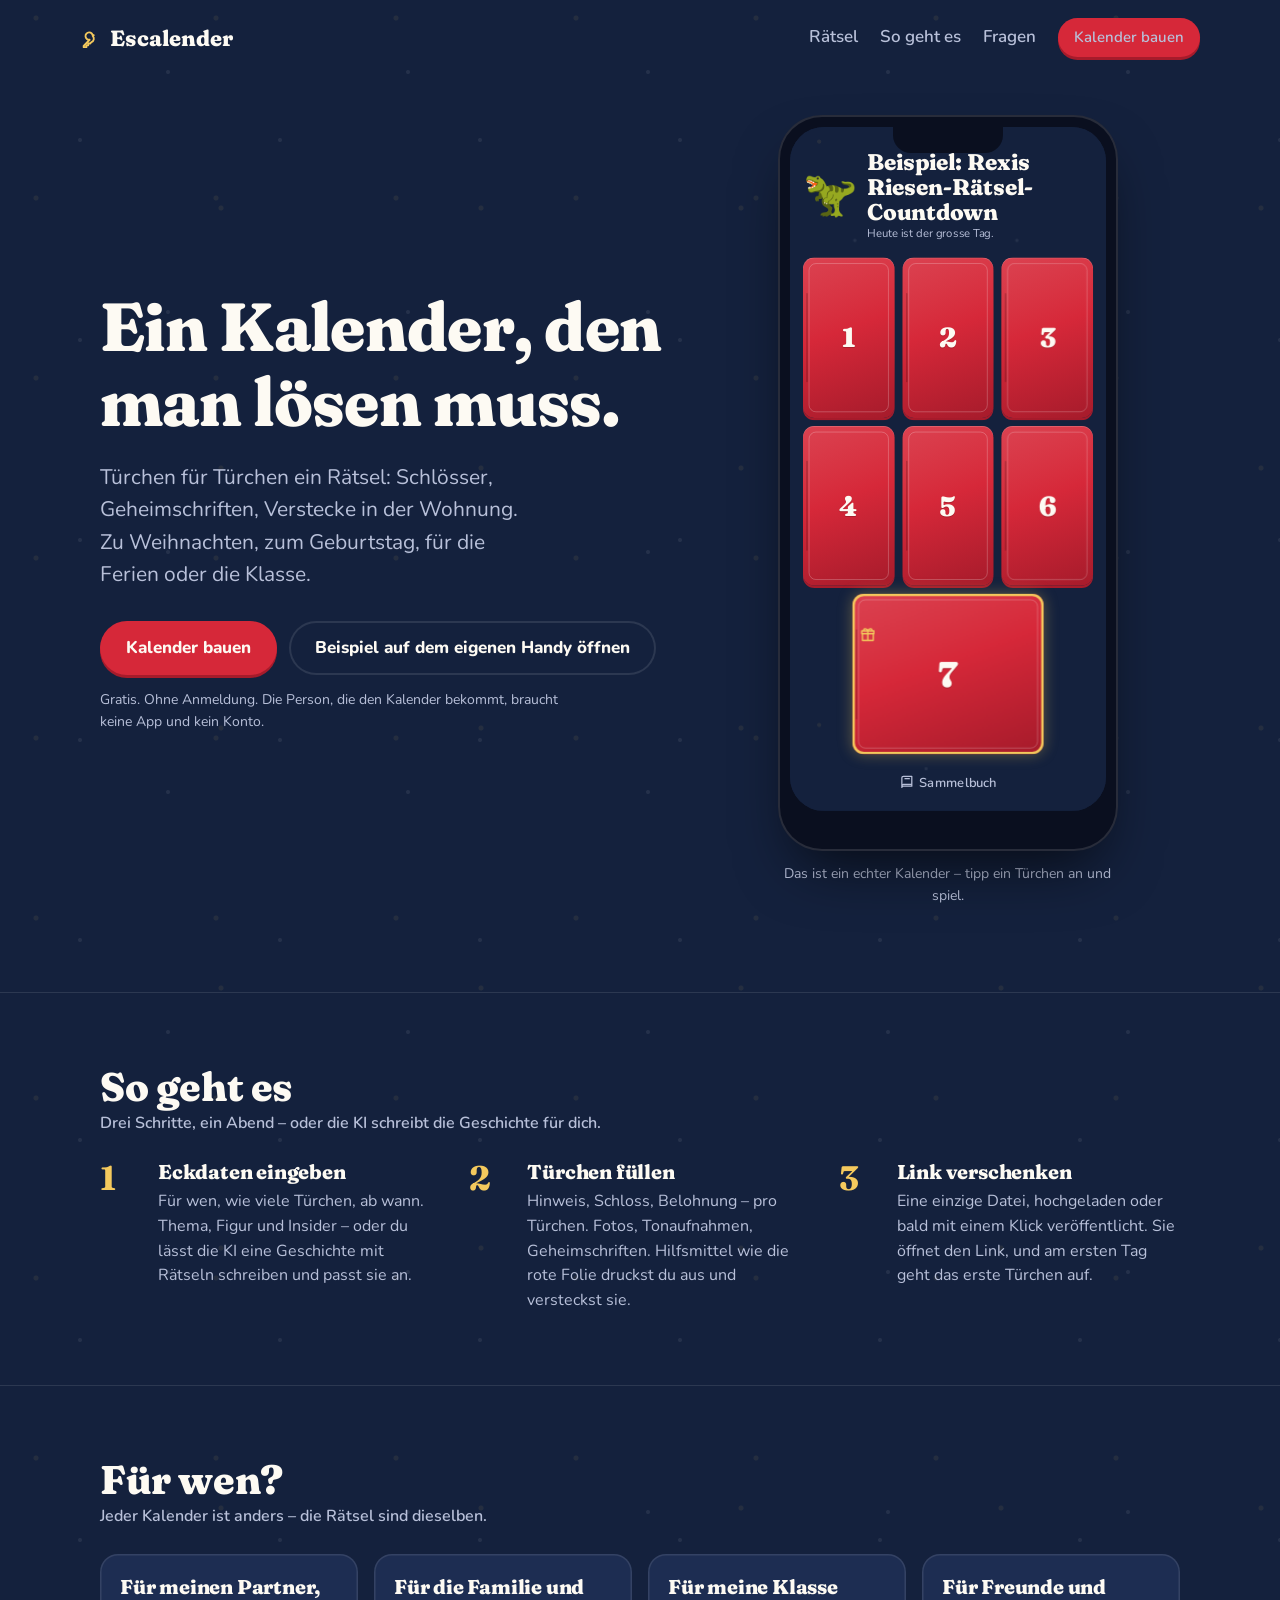
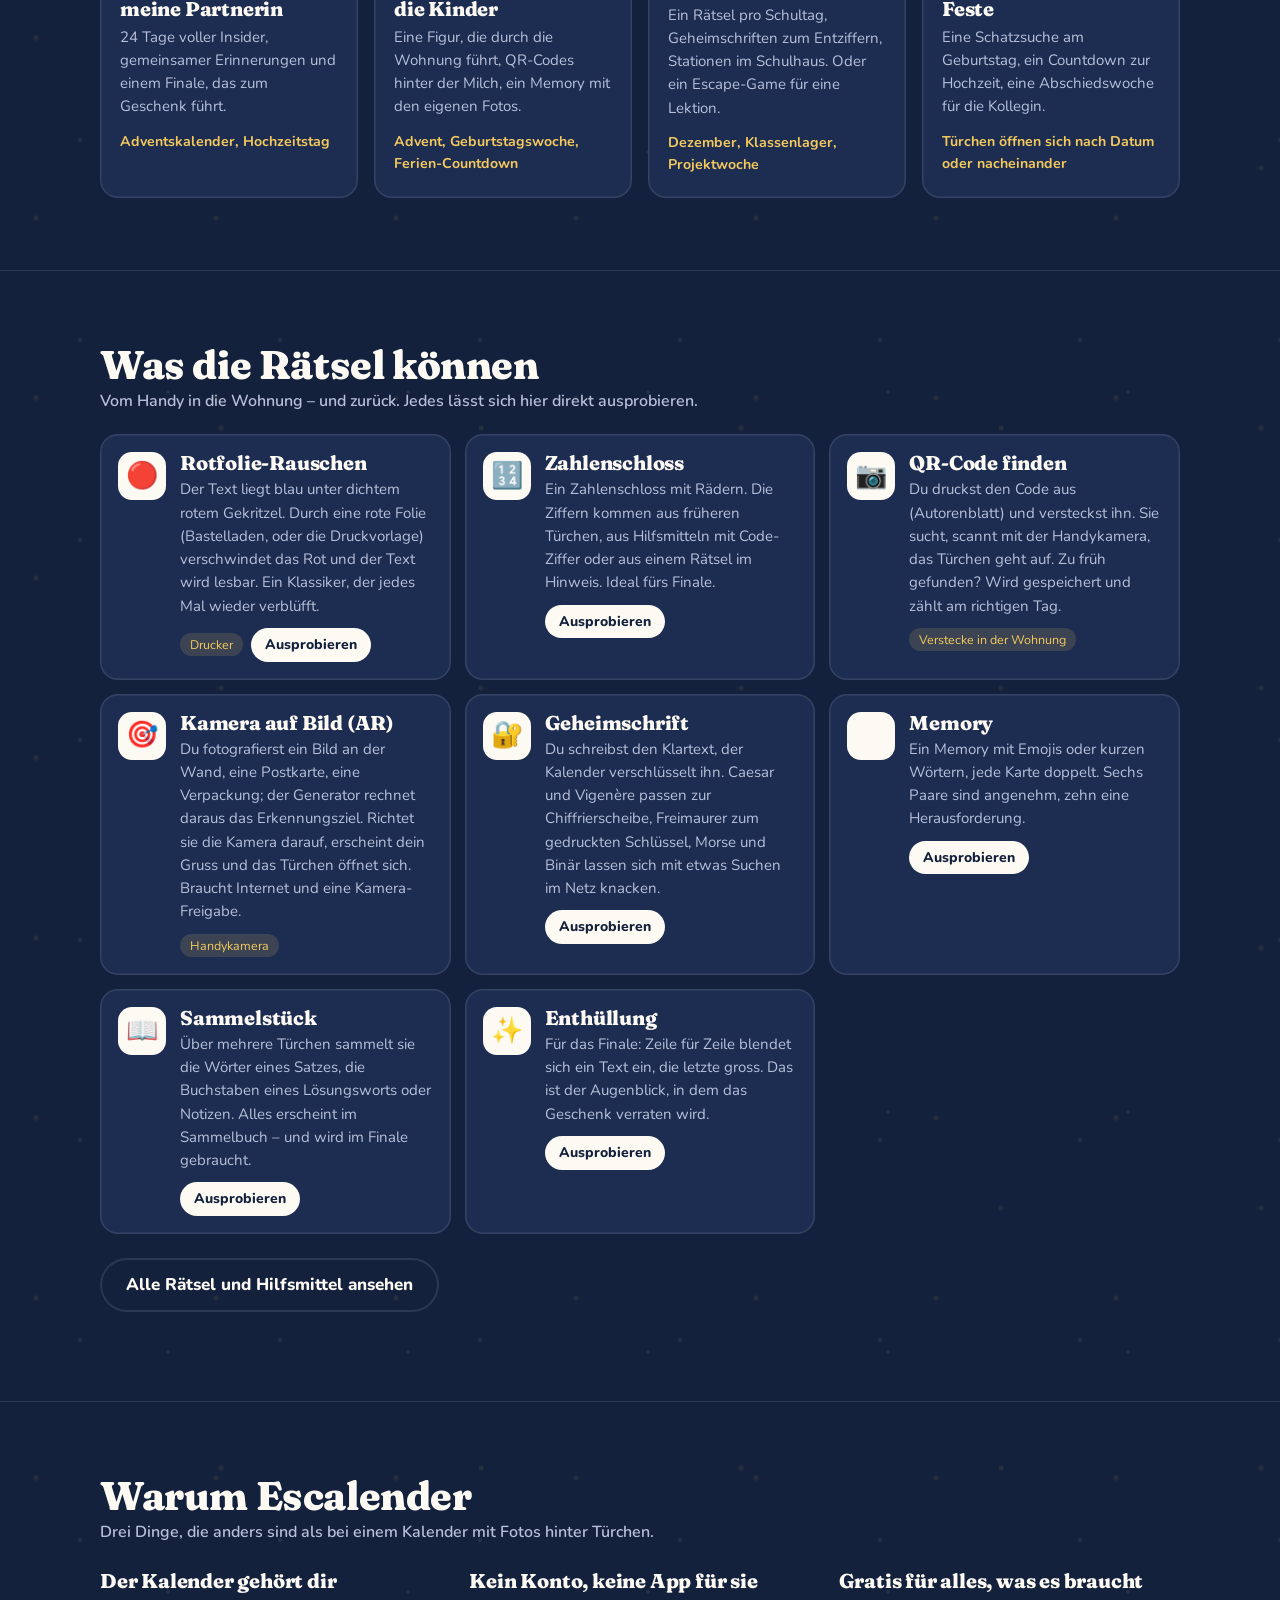
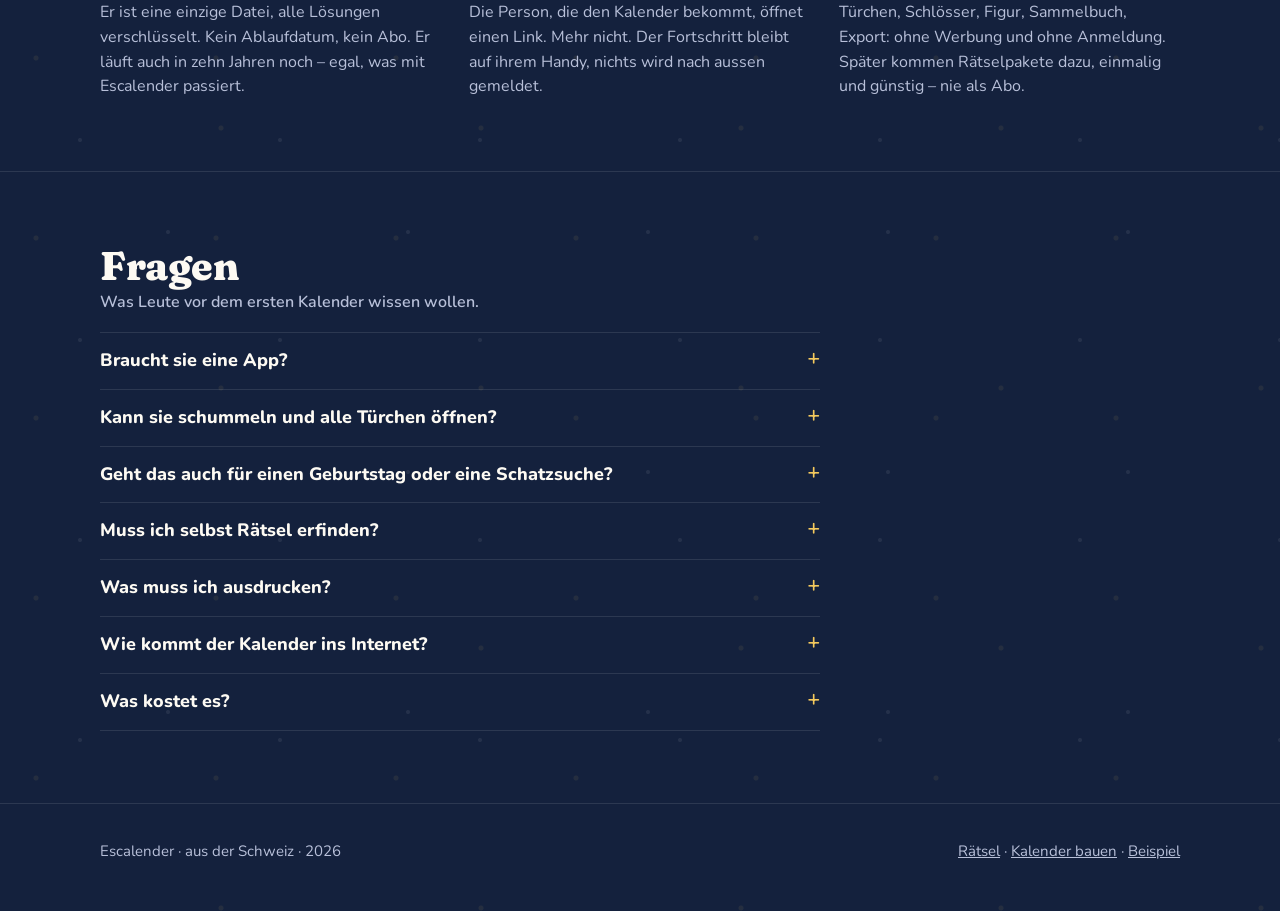
==== index.html @ 82415efb "Add files via upload" ====
<!doctype html>
<html lang="de" data-basis="">
<head>
  <meta charset="utf-8">
  <meta name="viewport" content="width=device-width, initial-scale=1">
  <title>Escalender – Rätselkalender, die man lösen muss</title>
  <meta name="description" content="Baue einen Rätselkalender im Escape-Room-Stil: Schlösser, Geheimschriften, Verstecke in der Wohnung – zu Weihnachten, zum Geburtstag, für die Ferien oder die Klasse. Gratis, ohne Konto für die Beschenkte.">
  <meta name="theme-color" content="#14213d">
  <link rel="icon" href="data:image/svg+xml,%3Csvg xmlns='http://www.w3.org/2000/svg' viewBox='0 0 32 32'%3E%3Cpath d='M4 26 L20 3 L28 26Z' fill='%23d62839'/%3E%3Crect x='2' y='24' width='28' height='6' rx='3' fill='%23fdfaf3'/%3E%3C/svg%3E">
  <link rel="stylesheet" href="site.css">
</head>
<body>
<header class="innen kopf">
  <a class="marke" href=""><svg viewBox="0 0 24 24" fill="none" stroke="currentColor" stroke-width="2" stroke-linecap="round" stroke-linejoin="round" aria-hidden="true"><path d="M14 10a4 4 0 1 0-3.5 3.9L4 20.5V22h3v-2h2v-2h2l1.5-1.5A4 4 0 0 0 14 10zM15 9h.01"/></svg>Escalender</a>
  <nav>
    <a href="raetsel/">Rätsel</a>
    <a href="#so">So geht es</a>
    <a href="#fragen">Fragen</a>
    <a class="knopf klein" href="bauen/">Kalender bauen</a>
  </nav>
</header>

<section class="hero">
  <div class="innen">
    <div>
      <h1>Ein Kalender, den man lösen muss.</h1>
      <p class="lead">Türchen für Türchen ein Rätsel: Schlösser, Geheimschriften, Verstecke in der Wohnung. Zu Weihnachten, zum Geburtstag, für die Ferien oder die Klasse.</p>
      <div class="knoepfe">
        <a class="knopf" href="bauen/">Kalender bauen</a>
        <a class="knopf leise" href="beispiel/" target="_blank" rel="noopener">Beispiel auf dem eigenen Handy öffnen</a>
      </div>
      <p class="hinweis">Gratis. Ohne Anmeldung. Die Person, die den Kalender bekommt, braucht keine App und kein Konto.</p>
    </div>
    <div class="telefon">
      <div class="rahmen"><div class="glas"><iframe title="Beispiel: Rexis Rätsel-Countdown" src="beispiel/" loading="eager"></iframe></div></div>
      <p class="tipp">Das ist ein echter Kalender – tipp ein Türchen an und spiel.</p>
    </div>
  </div>
</section>

<section id="so">
  <div class="innen">
    <h2>So geht es<span>Drei Schritte, ein Abend – oder die KI schreibt die Geschichte für dich.</span></h2>
    <div class="schritte">
      <div class="schritt"><b>1</b><div><h3>Eckdaten eingeben</h3><p>Für wen, wie viele Türchen, ab wann. Thema, Figur und Insider – oder du lässt die KI eine Geschichte mit Rätseln schreiben und passt sie an.</p></div></div>
      <div class="schritt"><b>2</b><div><h3>Türchen füllen</h3><p>Hinweis, Schloss, Belohnung – pro Türchen. Fotos, Tonaufnahmen, Geheimschriften. Hilfsmittel wie die rote Folie druckst du aus und versteckst sie.</p></div></div>
      <div class="schritt"><b>3</b><div><h3>Link verschenken</h3><p>Eine einzige Datei, hochgeladen oder bald mit einem Klick veröffentlicht. Sie öffnet den Link, und am ersten Tag geht das erste Türchen auf.</p></div></div>
    </div>
  </div>
</section>

<section id="wen">
  <div class="innen">
    <h2>Für wen?<span>Jeder Kalender ist anders – die Rätsel sind dieselben.</span></h2>
    <div class="wen">
      <a href="bauen/"><h3>Für meinen Partner, meine Partnerin</h3><p>24 Tage voller Insider, gemeinsamer Erinnerungen und einem Finale, das zum Geschenk führt.</p><small>Adventskalender, Hochzeitstag</small></a>
      <a href="bauen/"><h3>Für die Familie und die Kinder</h3><p>Eine Figur, die durch die Wohnung führt, QR-Codes hinter der Milch, ein Memory mit den eigenen Fotos.</p><small>Advent, Geburtstagswoche, Ferien-Countdown</small></a>
      <a href="bauen/"><h3>Für meine Klasse</h3><p>Ein Rätsel pro Schultag, Geheimschriften zum Entziffern, Stationen im Schulhaus. Oder ein Escape-Game für eine Lektion.</p><small>Dezember, Klassenlager, Projektwoche</small></a>
      <a href="bauen/"><h3>Für Freunde und Feste</h3><p>Eine Schatzsuche am Geburtstag, ein Countdown zur Hochzeit, eine Abschiedswoche für die Kollegin.</p><small>Türchen öffnen sich nach Datum oder nacheinander</small></a>
    </div>
  </div>
</section>

<section id="raetsel">
  <div class="innen">
    <h2>Was die Rätsel können<span>Vom Handy in die Wohnung – und zurück. Jedes lässt sich hier direkt ausprobieren.</span></h2>
    <div class="karten"><article class="karte"><div class="karte-icon">🔴</div><div class="karte-text"><h3>Rotfolie-Rauschen</h3><p>Der Text liegt blau unter dichtem rotem Gekritzel. Durch eine rote Folie (Bastelladen, oder die Druckvorlage) verschwindet das Rot und der Text wird lesbar. Ein Klassiker, der jedes Mal wieder verblüfft.</p><div class="karte-fuss"><span class="tag">Drucker</span><button class="probe" data-tuer="2">Ausprobieren</button></div></div></article><article class="karte"><div class="karte-icon">🔢</div><div class="karte-text"><h3>Zahlenschloss</h3><p>Ein Zahlenschloss mit Rädern. Die Ziffern kommen aus früheren Türchen, aus Hilfsmitteln mit Code-Ziffer oder aus einem Rätsel im Hinweis. Ideal fürs Finale.</p><div class="karte-fuss"><button class="probe" data-tuer="7">Ausprobieren</button></div></div></article><article class="karte"><div class="karte-icon">📷</div><div class="karte-text"><h3>QR-Code finden</h3><p>Du druckst den Code aus (Autorenblatt) und versteckst ihn. Sie sucht, scannt mit der Handykamera, das Türchen geht auf. Zu früh gefunden? Wird gespeichert und zählt am richtigen Tag.</p><div class="karte-fuss"><span class="tag">Verstecke in der Wohnung</span></div></div></article><article class="karte"><div class="karte-icon">🎯</div><div class="karte-text"><h3>Kamera auf Bild (AR)</h3><p>Du fotografierst ein Bild an der Wand, eine Postkarte, eine Verpackung; der Generator rechnet daraus das Erkennungsziel. Richtet sie die Kamera darauf, erscheint dein Gruss und das Türchen öffnet sich. Braucht Internet und eine Kamera-Freigabe.</p><div class="karte-fuss"><span class="tag">Handykamera</span></div></div></article><article class="karte"><div class="karte-icon">🔐</div><div class="karte-text"><h3>Geheimschrift</h3><p>Du schreibst den Klartext, der Kalender verschlüsselt ihn. Caesar und Vigenère passen zur Chiffrierscheibe, Freimaurer zum gedruckten Schlüssel, Morse und Binär lassen sich mit etwas Suchen im Netz knacken.</p><div class="karte-fuss"><button class="probe" data-tuer="4">Ausprobieren</button></div></div></article><article class="karte"><div class="karte-icon">🃏</div><div class="karte-text"><h3>Memory</h3><p>Ein Memory mit Emojis oder kurzen Wörtern, jede Karte doppelt. Sechs Paare sind angenehm, zehn eine Herausforderung.</p><div class="karte-fuss"><button class="probe" data-tuer="11">Ausprobieren</button></div></div></article><article class="karte"><div class="karte-icon">📖</div><div class="karte-text"><h3>Sammelstück</h3><p>Über mehrere Türchen sammelt sie die Wörter eines Satzes, die Buchstaben eines Lösungsworts oder Notizen. Alles erscheint im Sammelbuch – und wird im Finale gebraucht.</p><div class="karte-fuss"><button class="probe" data-tuer="16">Ausprobieren</button></div></div></article><article class="karte"><div class="karte-icon">✨</div><div class="karte-text"><h3>Enthüllung</h3><p>Für das Finale: Zeile für Zeile blendet sich ein Text ein, die letzte gross. Das ist der Augenblick, in dem das Geschenk verraten wird.</p><div class="karte-fuss"><button class="probe" data-tuer="14">Ausprobieren</button></div></div></article></div>
    <p class="mehr"><a class="knopf leise" href="raetsel/">Alle Rätsel und Hilfsmittel ansehen</a></p>
  </div>
</section>

<section id="warum">
  <div class="innen">
    <h2>Warum Escalender<span>Drei Dinge, die anders sind als bei einem Kalender mit Fotos hinter Türchen.</span></h2>
    <div class="versprechen">
      <div><h3>Der Kalender gehört dir</h3><p>Er ist eine einzige Datei, alle Lösungen verschlüsselt. Kein Ablaufdatum, kein Abo. Er läuft auch in zehn Jahren noch – egal, was mit Escalender passiert.</p></div>
      <div><h3>Kein Konto, keine App für sie</h3><p>Die Person, die den Kalender bekommt, öffnet einen Link. Mehr nicht. Der Fortschritt bleibt auf ihrem Handy, nichts wird nach aussen gemeldet.</p></div>
      <div><h3>Gratis für alles, was es braucht</h3><p>Türchen, Schlösser, Figur, Sammelbuch, Export: ohne Werbung und ohne Anmeldung. Später kommen Rätselpakete dazu, einmalig und günstig – nie als Abo.</p></div>
    </div>
  </div>
</section>

<section id="fragen">
  <div class="innen">
    <h2>Fragen<span>Was Leute vor dem ersten Kalender wissen wollen.</span></h2>
    <div class="fragen">
      <details><summary>Braucht sie eine App?</summary><p>Nein. Der Kalender ist eine Webseite, die auf jedem Handy im Browser läuft. Sie bekommt einen Link, das ist alles. Der Fortschritt wird auf ihrem Handy gespeichert.</p></details>
      <details><summary>Kann sie schummeln und alle Türchen öffnen?</summary><p>Nein. Die Türchen sind verschlüsselt und werden erst am richtigen Tag entschlüsselt – die Uhr am Handy verstellen hilft nicht, weil das Datum vom Server kommt. Auch wer die Datei öffnet und hineinschaut, findet keine Lösungen.</p></details>
      <details><summary>Geht das auch für einen Geburtstag oder eine Schatzsuche?</summary><p>Ja. Startdatum und Anzahl Türchen sind frei wählbar. Und die Türchen können sich statt nach Datum auch nacheinander öffnen – das nächste, sobald das vorherige gelöst ist. Dann ist es ein Escape-Game für einen Abend.</p></details>
      <details><summary>Muss ich selbst Rätsel erfinden?</summary><p>Nicht unbedingt. Der Story-Assistent fragt dich nach Eckdaten und Insidern und erzeugt einen Text, den du einer KI deiner Wahl gibst. Die Antwort fügst du ein, der Generator prüft sie und baut die Türchen. Was nur du weisst, ergänzt du danach.</p></details>
      <details><summary>Was muss ich ausdrucken?</summary><p>Nur, was du einbaust: QR-Codes zum Verstecken, Hilfsmittel wie die rote Folie, die Chiffrierscheibe oder die Schablone. Ein Kalender kann aber auch komplett ohne Drucker auskommen.</p></details>
      <details><summary>Wie kommt der Kalender ins Internet?</summary><p>Heute lädst du die fertige Datei auf eine Seite wie GitHub Pages hoch – eine Anleitung führt dich durch. Bald geht es mit einem Klick direkt von Escalender aus.</p></details>
      <details><summary>Was kostet es?</summary><p>Nichts. Alles, was ein Kalender braucht, ist und bleibt gratis. Später kommen Rätselpakete dazu – einmalig, ein paar Franken, kein Abo.</p></details>
    </div>
  </div>
</section>

<footer>
  <div class="innen">
    <span>Escalender · aus der Schweiz · 2026</span>
    <span><a href="raetsel/">Rätsel</a> · <a href="bauen/">Kalender bauen</a> · <a href="beispiel/" target="_blank" rel="noopener">Beispiel</a></span>
  </div>
</footer>
<script src="site.js"></script>
</body>
</html>
---- site.css ----
@font-face{font-family:Fraunces;font-style:normal;font-weight:100 900;font-display:swap;src:url([data-uri]) format('woff2-variations')}
@font-face{font-family:Nunito;font-style:normal;font-weight:200 1000;font-display:swap;src:url([data-uri]) format('woff2-variations')}
/* Escalender – öffentliche Seiten. Die Seite lebt in derselben Nacht wie der Kalender:
   Nachtblau, Gold, ein roter Knopf. Schrift: Fraunces (Titel) und Nunito (Text), wie im Kalender. */
:root {
  --nacht: #14213d; --nacht2: #1d2d52; --tief: #0b1428;
  --rot: #d62839; --rot-dunkel: #a61b2b; --gold: #f4c95d; --creme: #fdfaf3;
  --text: #fdfaf3; --leise: #b8c0d9; --linie: rgba(255,255,255,.1);
  --titel: Fraunces, Georgia, serif; --lauf: Nunito, system-ui, sans-serif;
  --breit: 1120px;
}
* { box-sizing: border-box; }
html { scroll-behavior: smooth; }
body { margin: 0; font-family: var(--lauf); font-size: 17px; line-height: 1.55; color: var(--text); background: var(--nacht);
  background-image: radial-gradient(circle at 20% 10%, rgba(244,201,93,.08) 0 2px, transparent 3px), radial-gradient(circle at 70% 30%, rgba(255,255,255,.07) 0 1.5px, transparent 2.5px), radial-gradient(circle at 40% 70%, rgba(255,255,255,.07) 0 1.5px, transparent 2.5px), radial-gradient(circle at 85% 80%, rgba(244,201,93,.08) 0 2px, transparent 3px);
  background-size: 180px 180px, 240px 240px, 200px 200px, 260px 260px; }
a { color: var(--gold); }
h1, h2, h3 { font-family: var(--titel); font-weight: 800; letter-spacing: -.01em; line-height: 1.1; margin: 0; font-variation-settings: 'SOFT' 60, 'WONK' 1; }
h1 { font-size: clamp(38px, 6vw, 68px); }
h2 { font-size: clamp(28px, 3.6vw, 40px); margin-bottom: 10px; }
h2 span { display: block; font-family: var(--lauf); font-weight: 600; font-size: 16px; color: var(--leise); letter-spacing: 0; margin-top: 6px; font-variation-settings: normal; }
h3 { font-size: 20px; font-variation-settings: 'SOFT' 40; }
p { margin: 0 0 1em; max-width: 60ch; }
.innen { max-width: var(--breit); margin: 0 auto; padding: 0 20px; }
section { padding: 72px 0; }
section + section { border-top: 1px solid var(--linie); }
:focus-visible { outline: 3px solid var(--gold); outline-offset: 3px; }

/* Kopf */
.kopf { display: flex; align-items: center; justify-content: space-between; gap: 16px; padding: 18px 0; }
.marke { display: inline-flex; align-items: center; gap: 8px; font-family: var(--titel); font-weight: 800; font-size: 22px; color: var(--creme); text-decoration: none; font-variation-settings: 'SOFT' 60, 'WONK' 1; }
.marke svg { width: 22px; height: 22px; color: var(--gold); }
.kopf nav { display: flex; gap: 6px 22px; flex-wrap: wrap; align-items: center; }
.kopf nav a { color: var(--leise); text-decoration: none; font-weight: 600; }
.kopf nav a:hover, .kopf nav a[aria-current] { color: var(--creme); }

/* Knöpfe */
.knopf { display: inline-flex; align-items: center; gap: 8px; border: 0; border-radius: 999px; padding: 14px 26px; font: inherit; font-weight: 800; font-size: 17px; cursor: pointer; text-decoration: none;
  background: var(--rot); color: var(--creme); box-shadow: 0 3px 0 var(--rot-dunkel); transition: transform .08s; }
.knopf:active { transform: translateY(2px); box-shadow: 0 1px 0 var(--rot-dunkel); }
.knopf.leise { background: transparent; color: var(--creme); box-shadow: inset 0 0 0 2px var(--linie); }
.knopf.leise:hover { box-shadow: inset 0 0 0 2px rgba(255,255,255,.3); }
.knopf.klein { padding: 8px 16px; font-size: 15px; }

/* Hero: Text links, das spielbare Handy rechts */
.hero { padding: 40px 0 72px; }
.hero .innen { display: grid; grid-template-columns: minmax(0, 1.1fr) minmax(300px, .9fr); gap: 48px; align-items: center; }
.hero p.lead { font-size: 21px; color: var(--leise); margin: 22px 0 30px; max-width: 34ch; }
.hero .knoepfe { display: flex; gap: 12px; flex-wrap: wrap; align-items: center; }
.hero .hinweis { color: var(--leise); font-size: 14px; margin-top: 14px; }
.telefon { justify-self: center; position: relative; width: 340px; max-width: 100%; }
.telefon .rahmen { position: relative; width: 100%; aspect-ratio: 390 / 844; border-radius: 44px; background: #0a0f1f; padding: 12px; box-shadow: 0 30px 60px -20px rgba(0,0,0,.7), inset 0 0 0 2px rgba(255,255,255,.12); }
.telefon .rahmen::before { content: ''; position: absolute; top: 12px; left: 50%; transform: translateX(-50%); width: 110px; height: 26px; background: #0a0f1f; border-radius: 0 0 18px 18px; z-index: 2; }
.telefon iframe { width: 390px; height: 844px; border: 0; border-radius: 34px; background: var(--nacht); transform-origin: top left; }
.telefon .glas { position: absolute; inset: 12px; border-radius: 34px; overflow: hidden; }
.telefon .tipp { text-align: center; color: var(--leise); font-size: 14px; margin-top: 12px; }

/* Drei Schritte – eine echte Reihenfolge, darum Nummern */
.schritte { display: grid; grid-template-columns: repeat(3, 1fr); gap: 28px; margin-top: 28px; }
.schritt { display: grid; grid-template-columns: 44px 1fr; gap: 14px; align-items: start; }
.schritt b { font-family: var(--titel); font-size: 34px; color: var(--gold); line-height: 1; font-variation-settings: 'WONK' 1; }
.schritt h3 { margin-bottom: 6px; }
.schritt p { color: var(--leise); font-size: 16px; margin: 0; }

/* Für wen – vier gleichwertige Kacheln */
.wen { display: grid; grid-template-columns: repeat(4, 1fr); gap: 16px; margin-top: 28px; }
.wen a { display: block; padding: 22px 20px; border-radius: 18px; background: var(--nacht2); color: inherit; text-decoration: none; box-shadow: inset 0 0 0 1.5px var(--linie); }
.wen a:hover { box-shadow: inset 0 0 0 2px var(--gold); }
.wen h3 { margin-bottom: 6px; }
.wen p { color: var(--leise); font-size: 15px; margin: 0; }
.wen small { display: block; margin-top: 12px; color: var(--gold); font-weight: 700; }

/* Rätselkarten */
.karten { display: grid; grid-template-columns: repeat(auto-fill, minmax(300px, 1fr)); gap: 14px; margin-top: 24px; }
.karte { display: grid; grid-template-columns: 48px 1fr; gap: 14px; padding: 18px; border-radius: 18px; background: var(--nacht2); box-shadow: inset 0 0 0 1.5px var(--linie); }
.karte-icon { width: 48px; height: 48px; border-radius: 14px; background: var(--creme); display: grid; place-items: center; font-size: 26px; }
.karte h3 { margin-bottom: 4px; }
.karte p { color: var(--leise); font-size: 15px; margin: 0 0 10px; }
.karte-fuss { display: flex; gap: 8px; flex-wrap: wrap; align-items: center; }
.tag { font-size: 12.5px; border-radius: 999px; padding: 2px 10px; background: rgba(244,201,93,.14); color: var(--gold); }
.probe { border: 0; border-radius: 999px; padding: 6px 14px; font: inherit; font-weight: 800; font-size: 14px; background: var(--creme); color: var(--nacht); cursor: pointer; }
.probe:hover { background: #fff; }
.mehr { margin-top: 24px; }

/* Versprechen */
.versprechen { display: grid; grid-template-columns: repeat(3, 1fr); gap: 28px; margin-top: 28px; }
.versprechen h3 { margin-bottom: 8px; }
.versprechen p { color: var(--leise); font-size: 16px; margin: 0; }

/* Fragen */
.fragen { margin-top: 20px; max-width: 72ch; }
.fragen details { border-top: 1px solid var(--linie); padding: 14px 0; }
.fragen details:last-child { border-bottom: 1px solid var(--linie); }
.fragen summary { cursor: pointer; font-weight: 800; font-size: 18px; list-style: none; display: flex; justify-content: space-between; gap: 12px; }
.fragen summary::-webkit-details-marker { display: none; }
.fragen summary::after { content: '+'; color: var(--gold); font-family: var(--titel); font-size: 24px; line-height: 1; flex: none; }
.fragen details[open] summary::after { content: '–'; }
.fragen p { color: var(--leise); margin: 10px 0 0; }

/* Katalogseite */
.fach { padding: 48px 0; }
.fach + .fach { border-top: 1px solid var(--linie); }
.katalog-kopf { padding: 36px 0 8px; }
.katalog-kopf p { color: var(--leise); font-size: 19px; max-width: 54ch; }
.sprung { display: flex; gap: 8px; flex-wrap: wrap; margin-top: 16px; }
.sprung a { text-decoration: none; color: var(--creme); background: var(--nacht2); border-radius: 999px; padding: 6px 14px; font-weight: 700; font-size: 15px; box-shadow: inset 0 0 0 1.5px var(--linie); }

/* Fuss */
footer { border-top: 1px solid var(--linie); padding: 36px 0 48px; color: var(--leise); font-size: 15px; }
footer .innen { display: flex; flex-wrap: wrap; gap: 10px 28px; justify-content: space-between; }
footer a { color: var(--leise); }

/* Ausprobieren: Handy als Überlagerung */
.demo-hintergrund { position: fixed; inset: 0; background: rgba(5,9,20,.75); backdrop-filter: blur(4px); display: grid; place-items: center; z-index: 50; padding: 20px; }
.demo-hintergrund .telefon { width: min(360px, 100%); }
.demo-zu { position: absolute; top: -8px; right: -8px; width: 40px; height: 40px; border-radius: 50%; border: 0; background: var(--creme); color: var(--nacht); font-size: 22px; font-weight: 800; cursor: pointer; z-index: 3; box-shadow: 0 4px 12px rgba(0,0,0,.4); }
body.demo-offen { overflow: hidden; }

@media (max-width: 900px) {
  .hero .innen { grid-template-columns: 1fr; }
  .telefon { width: 300px; }
  .schritte, .versprechen { grid-template-columns: 1fr; gap: 20px; }
  .wen { grid-template-columns: 1fr 1fr; }
  section { padding: 52px 0; }
}
@media (max-width: 560px) {
  .wen { grid-template-columns: 1fr; }
  .kopf nav { display: none; }
  .hero { padding-top: 16px; }
}
@media (prefers-reduced-motion: reduce) { html { scroll-behavior: auto; } .knopf { transition: none; } }
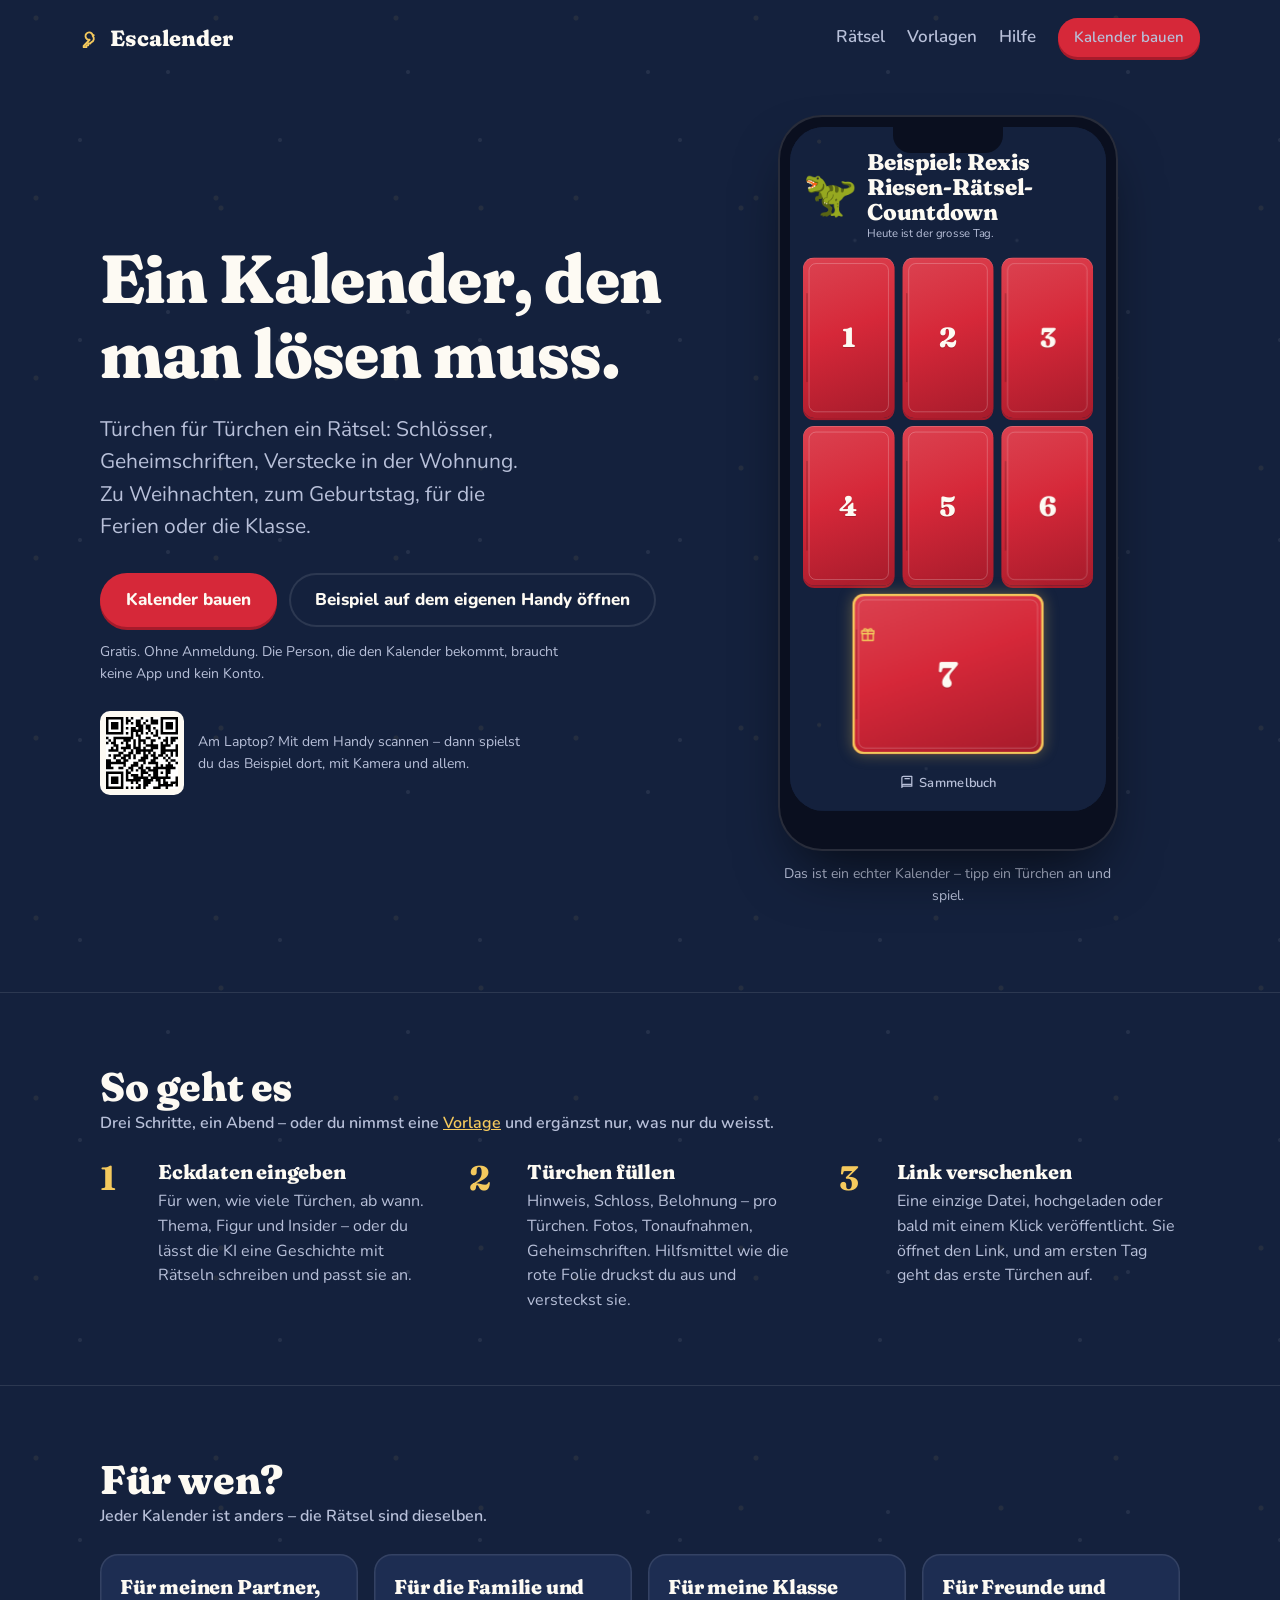
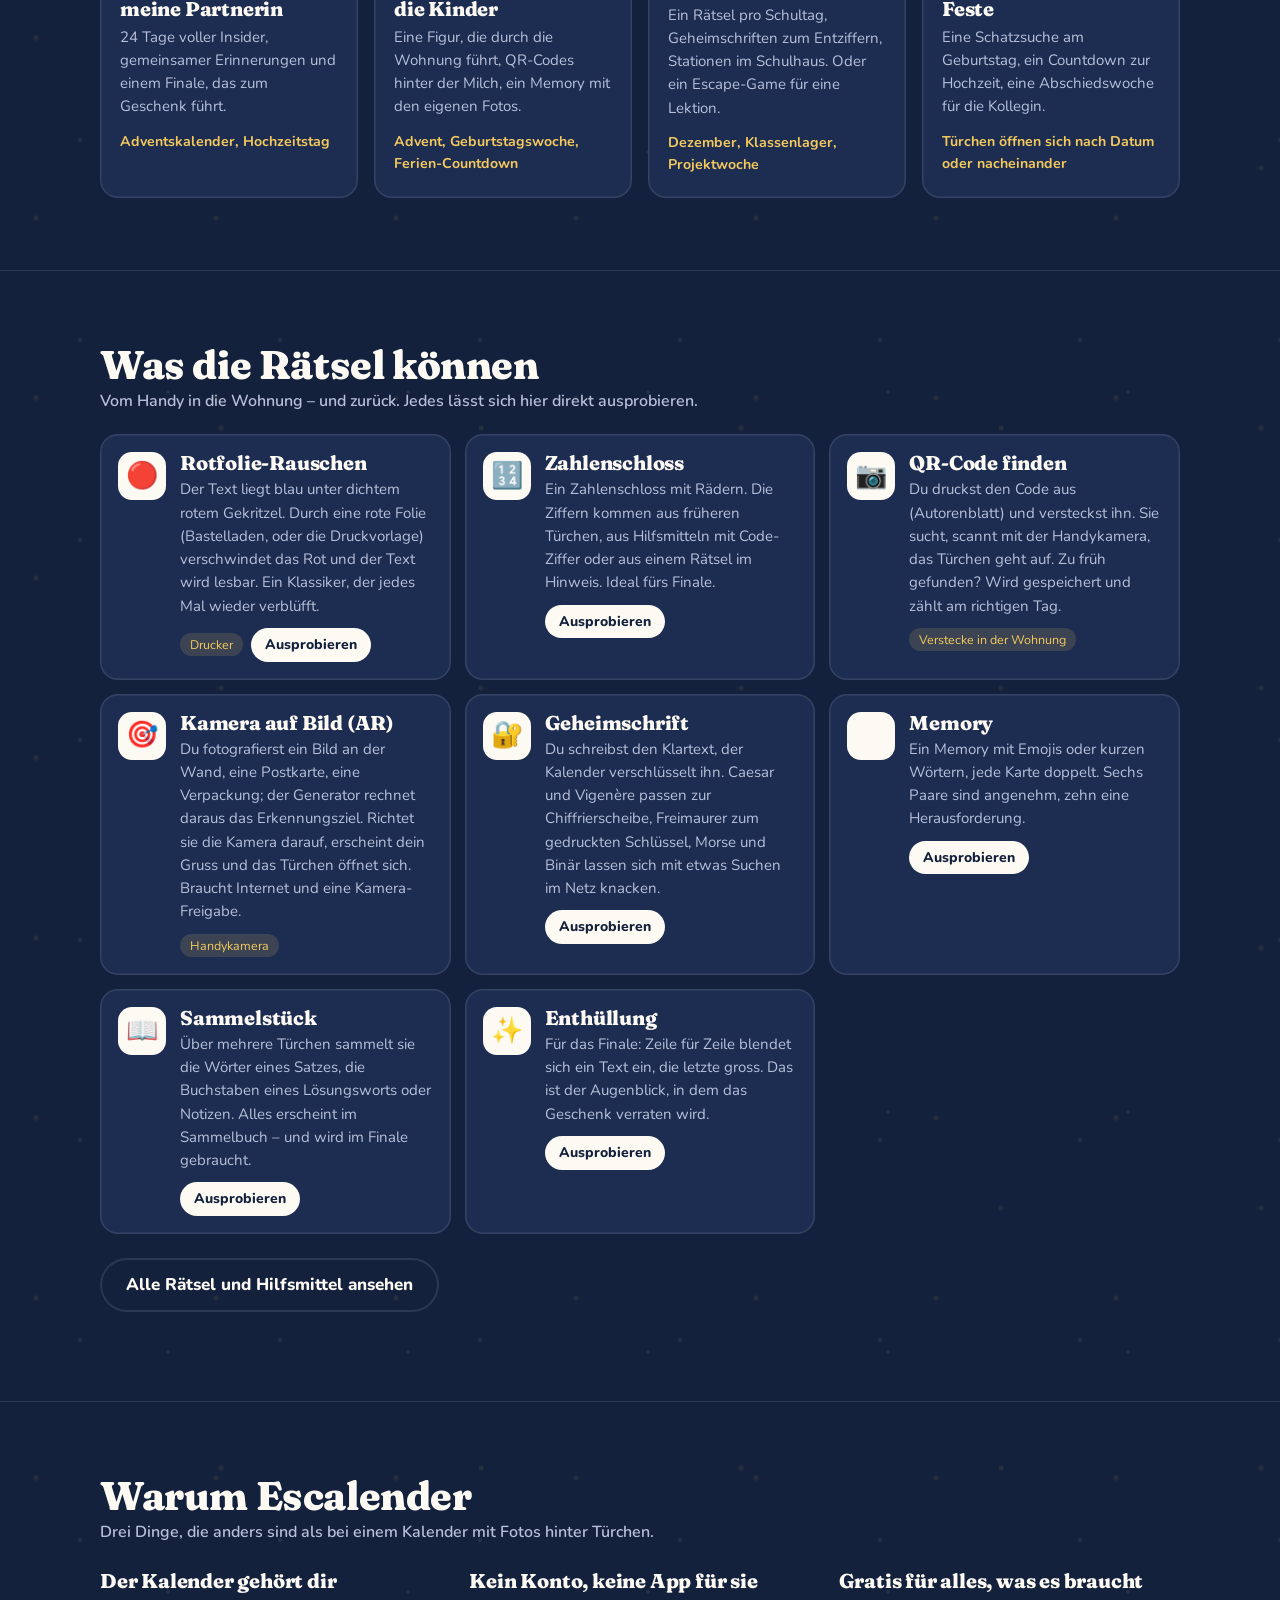
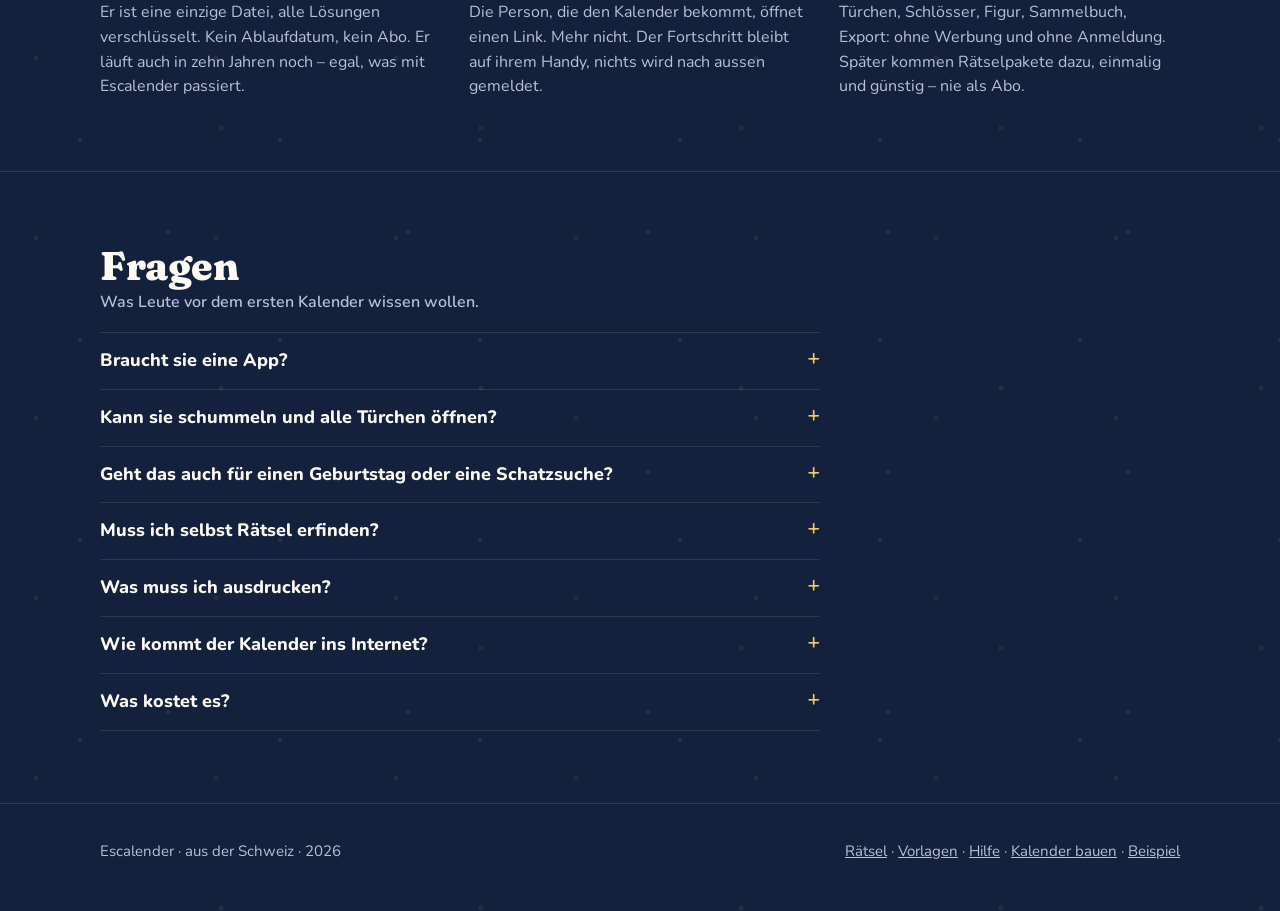
==== commit a970bbdc: "Add files via upload" ====
--- a/index.html
+++ b/index.html
@@ -14,8 +14,8 @@
   <a class="marke" href=""><svg viewBox="0 0 24 24" fill="none" stroke="currentColor" stroke-width="2" stroke-linecap="round" stroke-linejoin="round" aria-hidden="true"><path d="M14 10a4 4 0 1 0-3.5 3.9L4 20.5V22h3v-2h2v-2h2l1.5-1.5A4 4 0 0 0 14 10zM15 9h.01"/></svg>Escalender</a>
   <nav>
     <a href="raetsel/">Rätsel</a>
-    <a href="#so">So geht es</a>
-    <a href="#fragen">Fragen</a>
+    <a href="vorlagen/">Vorlagen</a>
+    <a href="hilfe/">Hilfe</a>
     <a class="knopf klein" href="bauen/">Kalender bauen</a>
   </nav>
 </header>
@@ -30,6 +30,7 @@
         <a class="knopf leise" href="beispiel/" target="_blank" rel="noopener">Beispiel auf dem eigenen Handy öffnen</a>
       </div>
       <p class="hinweis">Gratis. Ohne Anmeldung. Die Person, die den Kalender bekommt, braucht keine App und kein Konto.</p>
+      <div class="qr-beispiel"><div class="qr"><svg version="1.1" xmlns="http://www.w3.org/2000/svg" viewBox="0 0 116 116"  preserveAspectRatio="xMinYMin meet"><rect width="100%" height="100%" fill="white" cx="0" cy="0"/><path d="M0,0l4,0 0,4 -4,0 0,-4z M4,0l4,0 0,4 -4,0 0,-4z M8,0l4,0 0,4 -4,0 0,-4z M12,0l4,0 0,4 -4,0 0,-4z M16,0l4,0 0,4 -4,0 0,-4z M20,0l4,0 0,4 -4,0 0,-4z M24,0l4,0 0,4 -4,0 0,-4z M32,0l4,0 0,4 -4,0 0,-4z M40,0l4,0 0,4 -4,0 0,-4z M56,0l4,0 0,4 -4,0 0,-4z M72,0l4,0 0,4 -4,0 0,-4z M88,0l4,0 0,4 -4,0 0,-4z M92,0l4,0 0,4 -4,0 0,-4z M96,0l4,0 0,4 -4,0 0,-4z M100,0l4,0 0,4 -4,0 0,-4z M104,0l4,0 0,4 -4,0 0,-4z M108,0l4,0 0,4 -4,0 0,-4z M112,0l4,0 0,4 -4,0 0,-4z M0,4l4,0 0,4 -4,0 0,-4z M24,4l4,0 0,4 -4,0 0,-4z M32,4l4,0 0,4 -4,0 0,-4z M36,4l4,0 0,4 -4,0 0,-4z M48,4l4,0 0,4 -4,0 0,-4z M52,4l4,0 0,4 -4,0 0,-4z M64,4l4,0 0,4 -4,0 0,-4z M72,4l4,0 0,4 -4,0 0,-4z M76,4l4,0 0,4 -4,0 0,-4z M80,4l4,0 0,4 -4,0 0,-4z M88,4l4,0 0,4 -4,0 0,-4z M112,4l4,0 0,4 -4,0 0,-4z M0,8l4,0 0,4 -4,0 0,-4z M8,8l4,0 0,4 -4,0 0,-4z M12,8l4,0 0,4 -4,0 0,-4z M16,8l4,0 0,4 -4,0 0,-4z M24,8l4,0 0,4 -4,0 0,-4z M32,8l4,0 0,4 -4,0 0,-4z M40,8l4,0 0,4 -4,0 0,-4z M48,8l4,0 0,4 -4,0 0,-4z M52,8l4,0 0,4 -4,0 0,-4z M60,8l4,0 0,4 -4,0 0,-4z M72,8l4,0 0,4 -4,0 0,-4z M76,8l4,0 0,4 -4,0 0,-4z M80,8l4,0 0,4 -4,0 0,-4z M88,8l4,0 0,4 -4,0 0,-4z M96,8l4,0 0,4 -4,0 0,-4z M100,8l4,0 0,4 -4,0 0,-4z M104,8l4,0 0,4 -4,0 0,-4z M112,8l4,0 0,4 -4,0 0,-4z M0,12l4,0 0,4 -4,0 0,-4z M8,12l4,0 0,4 -4,0 0,-4z M12,12l4,0 0,4 -4,0 0,-4z M16,12l4,0 0,4 -4,0 0,-4z M24,12l4,0 0,4 -4,0 0,-4z M48,12l4,0 0,4 -4,0 0,-4z M52,12l4,0 0,4 -4,0 0,-4z M56,12l4,0 0,4 -4,0 0,-4z M64,12l4,0 0,4 -4,0 0,-4z M68,12l4,0 0,4 -4,0 0,-4z M88,12l4,0 0,4 -4,0 0,-4z M96,12l4,0 0,4 -4,0 0,-4z M100,12l4,0 0,4 -4,0 0,-4z M104,12l4,0 0,4 -4,0 0,-4z M112,12l4,0 0,4 -4,0 0,-4z M0,16l4,0 0,4 -4,0 0,-4z M8,16l4,0 0,4 -4,0 0,-4z M12,16l4,0 0,4 -4,0 0,-4z M16,16l4,0 0,4 -4,0 0,-4z M24,16l4,0 0,4 -4,0 0,-4z M32,16l4,0 0,4 -4,0 0,-4z M40,16l4,0 0,4 -4,0 0,-4z M44,16l4,0 0,4 -4,0 0,-4z M52,16l4,0 0,4 -4,0 0,-4z M56,16l4,0 0,4 -4,0 0,-4z M64,16l4,0 0,4 -4,0 0,-4z M68,16l4,0 0,4 -4,0 0,-4z M76,16l4,0 0,4 -4,0 0,-4z M88,16l4,0 0,4 -4,0 0,-4z M96,16l4,0 0,4 -4,0 0,-4z M100,16l4,0 0,4 -4,0 0,-4z M104,16l4,0 0,4 -4,0 0,-4z M112,16l4,0 0,4 -4,0 0,-4z M0,20l4,0 0,4 -4,0 0,-4z M24,20l4,0 0,4 -4,0 0,-4z M40,20l4,0 0,4 -4,0 0,-4z M44,20l4,0 0,4 -4,0 0,-4z M48,20l4,0 0,4 -4,0 0,-4z M52,20l4,0 0,4 -4,0 0,-4z M56,20l4,0 0,4 -4,0 0,-4z M68,20l4,0 0,4 -4,0 0,-4z M80,20l4,0 0,4 -4,0 0,-4z M88,20l4,0 0,4 -4,0 0,-4z M112,20l4,0 0,4 -4,0 0,-4z M0,24l4,0 0,4 -4,0 0,-4z M4,24l4,0 0,4 -4,0 0,-4z M8,24l4,0 0,4 -4,0 0,-4z M12,24l4,0 0,4 -4,0 0,-4z M16,24l4,0 0,4 -4,0 0,-4z M20,24l4,0 0,4 -4,0 0,-4z M24,24l4,0 0,4 -4,0 0,-4z M32,24l4,0 0,4 -4,0 0,-4z M40,24l4,0 0,4 -4,0 0,-4z M48,24l4,0 0,4 -4,0 0,-4z M56,24l4,0 0,4 -4,0 0,-4z M64,24l4,0 0,4 -4,0 0,-4z M72,24l4,0 0,4 -4,0 0,-4z M80,24l4,0 0,4 -4,0 0,-4z M88,24l4,0 0,4 -4,0 0,-4z M92,24l4,0 0,4 -4,0 0,-4z M96,24l4,0 0,4 -4,0 0,-4z M100,24l4,0 0,4 -4,0 0,-4z M104,24l4,0 0,4 -4,0 0,-4z M108,24l4,0 0,4 -4,0 0,-4z M112,24l4,0 0,4 -4,0 0,-4z M40,28l4,0 0,4 -4,0 0,-4z M48,28l4,0 0,4 -4,0 0,-4z M52,28l4,0 0,4 -4,0 0,-4z M76,28l4,0 0,4 -4,0 0,-4z M80,28l4,0 0,4 -4,0 0,-4z M0,32l4,0 0,4 -4,0 0,-4z M12,32l4,0 0,4 -4,0 0,-4z M16,32l4,0 0,4 -4,0 0,-4z M20,32l4,0 0,4 -4,0 0,-4z M24,32l4,0 0,4 -4,0 0,-4z M28,32l4,0 0,4 -4,0 0,-4z M32,32l4,0 0,4 -4,0 0,-4z M36,32l4,0 0,4 -4,0 0,-4z M40,32l4,0 0,4 -4,0 0,-4z M52,32l4,0 0,4 -4,0 0,-4z M64,32l4,0 0,4 -4,0 0,-4z M68,32l4,0 0,4 -4,0 0,-4z M84,32l4,0 0,4 -4,0 0,-4z M96,32l4,0 0,4 -4,0 0,-4z M104,32l4,0 0,4 -4,0 0,-4z M108,32l4,0 0,4 -4,0 0,-4z M112,32l4,0 0,4 -4,0 0,-4z M4,36l4,0 0,4 -4,0 0,-4z M12,36l4,0 0,4 -4,0 0,-4z M28,36l4,0 0,4 -4,0 0,-4z M32,36l4,0 0,4 -4,0 0,-4z M36,36l4,0 0,4 -4,0 0,-4z M44,36l4,0 0,4 -4,0 0,-4z M52,36l4,0 0,4 -4,0 0,-4z M56,36l4,0 0,4 -4,0 0,-4z M60,36l4,0 0,4 -4,0 0,-4z M72,36l4,0 0,4 -4,0 0,-4z M76,36l4,0 0,4 -4,0 0,-4z M92,36l4,0 0,4 -4,0 0,-4z M96,36l4,0 0,4 -4,0 0,-4z M104,36l4,0 0,4 -4,0 0,-4z M108,36l4,0 0,4 -4,0 0,-4z M0,40l4,0 0,4 -4,0 0,-4z M8,40l4,0 0,4 -4,0 0,-4z M12,40l4,0 0,4 -4,0 0,-4z M24,40l4,0 0,4 -4,0 0,-4z M32,40l4,0 0,4 -4,0 0,-4z M44,40l4,0 0,4 -4,0 0,-4z M52,40l4,0 0,4 -4,0 0,-4z M60,40l4,0 0,4 -4,0 0,-4z M72,40l4,0 0,4 -4,0 0,-4z M88,40l4,0 0,4 -4,0 0,-4z M96,40l4,0 0,4 -4,0 0,-4z M104,40l4,0 0,4 -4,0 0,-4z M12,44l4,0 0,4 -4,0 0,-4z M16,44l4,0 0,4 -4,0 0,-4z M32,44l4,0 0,4 -4,0 0,-4z M36,44l4,0 0,4 -4,0 0,-4z M44,44l4,0 0,4 -4,0 0,-4z M52,44l4,0 0,4 -4,0 0,-4z M64,44l4,0 0,4 -4,0 0,-4z M68,44l4,0 0,4 -4,0 0,-4z M72,44l4,0 0,4 -4,0 0,-4z M76,44l4,0 0,4 -4,0 0,-4z M80,44l4,0 0,4 -4,0 0,-4z M88,44l4,0 0,4 -4,0 0,-4z M92,44l4,0 0,4 -4,0 0,-4z M96,44l4,0 0,4 -4,0 0,-4z M100,44l4,0 0,4 -4,0 0,-4z M112,44l4,0 0,4 -4,0 0,-4z M8,48l4,0 0,4 -4,0 0,-4z M16,48l4,0 0,4 -4,0 0,-4z M24,48l4,0 0,4 -4,0 0,-4z M28,48l4,0 0,4 -4,0 0,-4z M32,48l4,0 0,4 -4,0 0,-4z M36,48l4,0 0,4 -4,0 0,-4z M44,48l4,0 0,4 -4,0 0,-4z M48,48l4,0 0,4 -4,0 0,-4z M52,48l4,0 0,4 -4,0 0,-4z M60,48l4,0 0,4 -4,0 0,-4z M72,48l4,0 0,4 -4,0 0,-4z M76,48l4,0 0,4 -4,0 0,-4z M80,48l4,0 0,4 -4,0 0,-4z M88,48l4,0 0,4 -4,0 0,-4z M92,48l4,0 0,4 -4,0 0,-4z M112,48l4,0 0,4 -4,0 0,-4z M4,52l4,0 0,4 -4,0 0,-4z M8,52l4,0 0,4 -4,0 0,-4z M12,52l4,0 0,4 -4,0 0,-4z M16,52l4,0 0,4 -4,0 0,-4z M28,52l4,0 0,4 -4,0 0,-4z M40,52l4,0 0,4 -4,0 0,-4z M48,52l4,0 0,4 -4,0 0,-4z M52,52l4,0 0,4 -4,0 0,-4z M56,52l4,0 0,4 -4,0 0,-4z M60,52l4,0 0,4 -4,0 0,-4z M64,52l4,0 0,4 -4,0 0,-4z M68,52l4,0 0,4 -4,0 0,-4z M72,52l4,0 0,4 -4,0 0,-4z M88,52l4,0 0,4 -4,0 0,-4z M92,52l4,0 0,4 -4,0 0,-4z M96,52l4,0 0,4 -4,0 0,-4z M100,52l4,0 0,4 -4,0 0,-4z M104,52l4,0 0,4 -4,0 0,-4z M108,52l4,0 0,4 -4,0 0,-4z M112,52l4,0 0,4 -4,0 0,-4z M20,56l4,0 0,4 -4,0 0,-4z M24,56l4,0 0,4 -4,0 0,-4z M36,56l4,0 0,4 -4,0 0,-4z M40,56l4,0 0,4 -4,0 0,-4z M48,56l4,0 0,4 -4,0 0,-4z M52,56l4,0 0,4 -4,0 0,-4z M60,56l4,0 0,4 -4,0 0,-4z M68,56l4,0 0,4 -4,0 0,-4z M76,56l4,0 0,4 -4,0 0,-4z M88,56l4,0 0,4 -4,0 0,-4z M92,56l4,0 0,4 -4,0 0,-4z M104,56l4,0 0,4 -4,0 0,-4z M112,56l4,0 0,4 -4,0 0,-4z M4,60l4,0 0,4 -4,0 0,-4z M12,60l4,0 0,4 -4,0 0,-4z M16,60l4,0 0,4 -4,0 0,-4z M20,60l4,0 0,4 -4,0 0,-4z M28,60l4,0 0,4 -4,0 0,-4z M32,60l4,0 0,4 -4,0 0,-4z M36,60l4,0 0,4 -4,0 0,-4z M44,60l4,0 0,4 -4,0 0,-4z M60,60l4,0 0,4 -4,0 0,-4z M64,60l4,0 0,4 -4,0 0,-4z M72,60l4,0 0,4 -4,0 0,-4z M76,60l4,0 0,4 -4,0 0,-4z M84,60l4,0 0,4 -4,0 0,-4z M88,60l4,0 0,4 -4,0 0,-4z M96,60l4,0 0,4 -4,0 0,-4z M104,60l4,0 0,4 -4,0 0,-4z M112,60l4,0 0,4 -4,0 0,-4z M12,64l4,0 0,4 -4,0 0,-4z M24,64l4,0 0,4 -4,0 0,-4z M28,64l4,0 0,4 -4,0 0,-4z M36,64l4,0 0,4 -4,0 0,-4z M44,64l4,0 0,4 -4,0 0,-4z M56,64l4,0 0,4 -4,0 0,-4z M60,64l4,0 0,4 -4,0 0,-4z M64,64l4,0 0,4 -4,0 0,-4z M76,64l4,0 0,4 -4,0 0,-4z M80,64l4,0 0,4 -4,0 0,-4z M92,64l4,0 0,4 -4,0 0,-4z M100,64l4,0 0,4 -4,0 0,-4z M0,68l4,0 0,4 -4,0 0,-4z M4,68l4,0 0,4 -4,0 0,-4z M16,68l4,0 0,4 -4,0 0,-4z M20,68l4,0 0,4 -4,0 0,-4z M28,68l4,0 0,4 -4,0 0,-4z M32,68l4,0 0,4 -4,0 0,-4z M52,68l4,0 0,4 -4,0 0,-4z M56,68l4,0 0,4 -4,0 0,-4z M60,68l4,0 0,4 -4,0 0,-4z M72,68l4,0 0,4 -4,0 0,-4z M76,68l4,0 0,4 -4,0 0,-4z M96,68l4,0 0,4 -4,0 0,-4z M104,68l4,0 0,4 -4,0 0,-4z M108,68l4,0 0,4 -4,0 0,-4z M0,72l4,0 0,4 -4,0 0,-4z M4,72l4,0 0,4 -4,0 0,-4z M8,72l4,0 0,4 -4,0 0,-4z M12,72l4,0 0,4 -4,0 0,-4z M16,72l4,0 0,4 -4,0 0,-4z M20,72l4,0 0,4 -4,0 0,-4z M24,72l4,0 0,4 -4,0 0,-4z M28,72l4,0 0,4 -4,0 0,-4z M44,72l4,0 0,4 -4,0 0,-4z M48,72l4,0 0,4 -4,0 0,-4z M60,72l4,0 0,4 -4,0 0,-4z M68,72l4,0 0,4 -4,0 0,-4z M72,72l4,0 0,4 -4,0 0,-4z M76,72l4,0 0,4 -4,0 0,-4z M80,72l4,0 0,4 -4,0 0,-4z M100,72l4,0 0,4 -4,0 0,-4z M112,72l4,0 0,4 -4,0 0,-4z M0,76l4,0 0,4 -4,0 0,-4z M4,76l4,0 0,4 -4,0 0,-4z M28,76l4,0 0,4 -4,0 0,-4z M40,76l4,0 0,4 -4,0 0,-4z M44,76l4,0 0,4 -4,0 0,-4z M48,76l4,0 0,4 -4,0 0,-4z M56,76l4,0 0,4 -4,0 0,-4z M80,76l4,0 0,4 -4,0 0,-4z M88,76l4,0 0,4 -4,0 0,-4z M96,76l4,0 0,4 -4,0 0,-4z M100,76l4,0 0,4 -4,0 0,-4z M104,76l4,0 0,4 -4,0 0,-4z M0,80l4,0 0,4 -4,0 0,-4z M4,80l4,0 0,4 -4,0 0,-4z M8,80l4,0 0,4 -4,0 0,-4z M20,80l4,0 0,4 -4,0 0,-4z M24,80l4,0 0,4 -4,0 0,-4z M36,80l4,0 0,4 -4,0 0,-4z M40,80l4,0 0,4 -4,0 0,-4z M52,80l4,0 0,4 -4,0 0,-4z M56,80l4,0 0,4 -4,0 0,-4z M64,80l4,0 0,4 -4,0 0,-4z M68,80l4,0 0,4 -4,0 0,-4z M76,80l4,0 0,4 -4,0 0,-4z M80,80l4,0 0,4 -4,0 0,-4z M84,80l4,0 0,4 -4,0 0,-4z M88,80l4,0 0,4 -4,0 0,-4z M92,80l4,0 0,4 -4,0 0,-4z M96,80l4,0 0,4 -4,0 0,-4z M100,80l4,0 0,4 -4,0 0,-4z M104,80l4,0 0,4 -4,0 0,-4z M108,80l4,0 0,4 -4,0 0,-4z M32,84l4,0 0,4 -4,0 0,-4z M40,84l4,0 0,4 -4,0 0,-4z M48,84l4,0 0,4 -4,0 0,-4z M56,84l4,0 0,4 -4,0 0,-4z M60,84l4,0 0,4 -4,0 0,-4z M68,84l4,0 0,4 -4,0 0,-4z M72,84l4,0 0,4 -4,0 0,-4z M76,84l4,0 0,4 -4,0 0,-4z M80,84l4,0 0,4 -4,0 0,-4z M96,84l4,0 0,4 -4,0 0,-4z M100,84l4,0 0,4 -4,0 0,-4z M0,88l4,0 0,4 -4,0 0,-4z M4,88l4,0 0,4 -4,0 0,-4z M8,88l4,0 0,4 -4,0 0,-4z M12,88l4,0 0,4 -4,0 0,-4z M16,88l4,0 0,4 -4,0 0,-4z M20,88l4,0 0,4 -4,0 0,-4z M24,88l4,0 0,4 -4,0 0,-4z M32,88l4,0 0,4 -4,0 0,-4z M36,88l4,0 0,4 -4,0 0,-4z M56,88l4,0 0,4 -4,0 0,-4z M60,88l4,0 0,4 -4,0 0,-4z M64,88l4,0 0,4 -4,0 0,-4z M76,88l4,0 0,4 -4,0 0,-4z M80,88l4,0 0,4 -4,0 0,-4z M88,88l4,0 0,4 -4,0 0,-4z M96,88l4,0 0,4 -4,0 0,-4z M100,88l4,0 0,4 -4,0 0,-4z M0,92l4,0 0,4 -4,0 0,-4z M24,92l4,0 0,4 -4,0 0,-4z M32,92l4,0 0,4 -4,0 0,-4z M40,92l4,0 0,4 -4,0 0,-4z M44,92l4,0 0,4 -4,0 0,-4z M48,92l4,0 0,4 -4,0 0,-4z M56,92l4,0 0,4 -4,0 0,-4z M68,92l4,0 0,4 -4,0 0,-4z M76,92l4,0 0,4 -4,0 0,-4z M80,92l4,0 0,4 -4,0 0,-4z M96,92l4,0 0,4 -4,0 0,-4z M0,96l4,0 0,4 -4,0 0,-4z M8,96l4,0 0,4 -4,0 0,-4z M12,96l4,0 0,4 -4,0 0,-4z M16,96l4,0 0,4 -4,0 0,-4z M24,96l4,0 0,4 -4,0 0,-4z M32,96l4,0 0,4 -4,0 0,-4z M44,96l4,0 0,4 -4,0 0,-4z M48,96l4,0 0,4 -4,0 0,-4z M52,96l4,0 0,4 -4,0 0,-4z M56,96l4,0 0,4 -4,0 0,-4z M60,96l4,0 0,4 -4,0 0,-4z M64,96l4,0 0,4 -4,0 0,-4z M72,96l4,0 0,4 -4,0 0,-4z M76,96l4,0 0,4 -4,0 0,-4z M80,96l4,0 0,4 -4,0 0,-4z M84,96l4,0 0,4 -4,0 0,-4z M88,96l4,0 0,4 -4,0 0,-4z M92,96l4,0 0,4 -4,0 0,-4z M96,96l4,0 0,4 -4,0 0,-4z M100,96l4,0 0,4 -4,0 0,-4z M112,96l4,0 0,4 -4,0 0,-4z M0,100l4,0 0,4 -4,0 0,-4z M8,100l4,0 0,4 -4,0 0,-4z M12,100l4,0 0,4 -4,0 0,-4z M16,100l4,0 0,4 -4,0 0,-4z M24,100l4,0 0,4 -4,0 0,-4z M32,100l4,0 0,4 -4,0 0,-4z M36,100l4,0 0,4 -4,0 0,-4z M40,100l4,0 0,4 -4,0 0,-4z M44,100l4,0 0,4 -4,0 0,-4z M48,100l4,0 0,4 -4,0 0,-4z M52,100l4,0 0,4 -4,0 0,-4z M60,100l4,0 0,4 -4,0 0,-4z M64,100l4,0 0,4 -4,0 0,-4z M68,100l4,0 0,4 -4,0 0,-4z M72,100l4,0 0,4 -4,0 0,-4z M80,100l4,0 0,4 -4,0 0,-4z M84,100l4,0 0,4 -4,0 0,-4z M92,100l4,0 0,4 -4,0 0,-4z M112,100l4,0 0,4 -4,0 0,-4z M0,104l4,0 0,4 -4,0 0,-4z M8,104l4,0 0,4 -4,0 0,-4z M12,104l4,0 0,4 -4,0 0,-4z M16,104l4,0 0,4 -4,0 0,-4z M24,104l4,0 0,4 -4,0 0,-4z M40,104l4,0 0,4 -4,0 0,-4z M48,104l4,0 0,4 -4,0 0,-4z M60,104l4,0 0,4 -4,0 0,-4z M64,104l4,0 0,4 -4,0 0,-4z M68,104l4,0 0,4 -4,0 0,-4z M84,104l4,0 0,4 -4,0 0,-4z M92,104l4,0 0,4 -4,0 0,-4z M96,104l4,0 0,4 -4,0 0,-4z M104,104l4,0 0,4 -4,0 0,-4z M108,104l4,0 0,4 -4,0 0,-4z M112,104l4,0 0,4 -4,0 0,-4z M0,108l4,0 0,4 -4,0 0,-4z M24,108l4,0 0,4 -4,0 0,-4z M52,108l4,0 0,4 -4,0 0,-4z M60,108l4,0 0,4 -4,0 0,-4z M64,108l4,0 0,4 -4,0 0,-4z M84,108l4,0 0,4 -4,0 0,-4z M88,108l4,0 0,4 -4,0 0,-4z M92,108l4,0 0,4 -4,0 0,-4z M96,108l4,0 0,4 -4,0 0,-4z M100,108l4,0 0,4 -4,0 0,-4z M104,108l4,0 0,4 -4,0 0,-4z M112,108l4,0 0,4 -4,0 0,-4z M0,112l4,0 0,4 -4,0 0,-4z M4,112l4,0 0,4 -4,0 0,-4z M8,112l4,0 0,4 -4,0 0,-4z M12,112l4,0 0,4 -4,0 0,-4z M16,112l4,0 0,4 -4,0 0,-4z M20,112l4,0 0,4 -4,0 0,-4z M24,112l4,0 0,4 -4,0 0,-4z M32,112l4,0 0,4 -4,0 0,-4z M40,112l4,0 0,4 -4,0 0,-4z M48,112l4,0 0,4 -4,0 0,-4z M52,112l4,0 0,4 -4,0 0,-4z M60,112l4,0 0,4 -4,0 0,-4z M76,112l4,0 0,4 -4,0 0,-4z M80,112l4,0 0,4 -4,0 0,-4z M84,112l4,0 0,4 -4,0 0,-4z M96,112l4,0 0,4 -4,0 0,-4z " stroke="transparent" fill="black"/></svg></div><p>Am Laptop? Mit dem Handy scannen – dann spielst du das Beispiel dort, mit Kamera und allem.</p></div>
     </div>
     <div class="telefon">
       <div class="rahmen"><div class="glas"><iframe title="Beispiel: Rexis Rätsel-Countdown" src="beispiel/" loading="eager"></iframe></div></div>
@@ -40,7 +41,7 @@
 
 <section id="so">
   <div class="innen">
-    <h2>So geht es<span>Drei Schritte, ein Abend – oder die KI schreibt die Geschichte für dich.</span></h2>
+    <h2>So geht es<span>Drei Schritte, ein Abend – oder du nimmst eine <a href="vorlagen/">Vorlage</a> und ergänzst nur, was nur du weisst.</span></h2>
     <div class="schritte">
       <div class="schritt"><b>1</b><div><h3>Eckdaten eingeben</h3><p>Für wen, wie viele Türchen, ab wann. Thema, Figur und Insider – oder du lässt die KI eine Geschichte mit Rätseln schreiben und passt sie an.</p></div></div>
       <div class="schritt"><b>2</b><div><h3>Türchen füllen</h3><p>Hinweis, Schloss, Belohnung – pro Türchen. Fotos, Tonaufnahmen, Geheimschriften. Hilfsmittel wie die rote Folie druckst du aus und versteckst sie.</p></div></div>
@@ -89,7 +90,7 @@
       <details><summary>Geht das auch für einen Geburtstag oder eine Schatzsuche?</summary><p>Ja. Startdatum und Anzahl Türchen sind frei wählbar. Und die Türchen können sich statt nach Datum auch nacheinander öffnen – das nächste, sobald das vorherige gelöst ist. Dann ist es ein Escape-Game für einen Abend.</p></details>
       <details><summary>Muss ich selbst Rätsel erfinden?</summary><p>Nicht unbedingt. Der Story-Assistent fragt dich nach Eckdaten und Insidern und erzeugt einen Text, den du einer KI deiner Wahl gibst. Die Antwort fügst du ein, der Generator prüft sie und baut die Türchen. Was nur du weisst, ergänzt du danach.</p></details>
       <details><summary>Was muss ich ausdrucken?</summary><p>Nur, was du einbaust: QR-Codes zum Verstecken, Hilfsmittel wie die rote Folie, die Chiffrierscheibe oder die Schablone. Ein Kalender kann aber auch komplett ohne Drucker auskommen.</p></details>
-      <details><summary>Wie kommt der Kalender ins Internet?</summary><p>Heute lädst du die fertige Datei auf eine Seite wie GitHub Pages hoch – eine Anleitung führt dich durch. Bald geht es mit einem Klick direkt von Escalender aus.</p></details>
+      <details><summary>Wie kommt der Kalender ins Internet?</summary><p>Heute lädst du die fertige Datei auf eine Seite wie GitHub Pages hoch – <a href="hilfe/#internet">die Anleitung</a> führt dich Schritt für Schritt durch. Bald geht es mit einem Klick direkt von Escalender aus.</p></details>
       <details><summary>Was kostet es?</summary><p>Nichts. Alles, was ein Kalender braucht, ist und bleibt gratis. Später kommen Rätselpakete dazu – einmalig, ein paar Franken, kein Abo.</p></details>
     </div>
   </div>
@@ -98,7 +99,7 @@
 <footer>
   <div class="innen">
     <span>Escalender · aus der Schweiz · 2026</span>
-    <span><a href="raetsel/">Rätsel</a> · <a href="bauen/">Kalender bauen</a> · <a href="beispiel/" target="_blank" rel="noopener">Beispiel</a></span>
+    <span><a href="raetsel/">Rätsel</a> · <a href="vorlagen/">Vorlagen</a> · <a href="hilfe/">Hilfe</a> · <a href="bauen/">Kalender bauen</a> · <a href="beispiel/" target="_blank" rel="noopener">Beispiel</a></span>
   </div>
 </footer>
 <script src="site.js"></script>
--- a/site.css
+++ b/site.css
@@ -54,6 +54,13 @@
 .telefon iframe { width: 390px; height: 844px; border: 0; border-radius: 34px; background: var(--nacht); transform-origin: top left; }
 .telefon .glas { position: absolute; inset: 12px; border-radius: 34px; overflow: hidden; }
 .telefon .tipp { text-align: center; color: var(--leise); font-size: 14px; margin-top: 12px; }
+
+/* QR zum Beispiel – vom Laptop aufs Handy */
+.qr-beispiel { display: flex; align-items: center; gap: 14px; margin-top: 26px; max-width: 420px; }
+.qr-beispiel .qr { width: 84px; height: 84px; flex: none; background: var(--creme); border-radius: 10px; padding: 6px; }
+.qr-beispiel .qr svg { display: block; width: 100%; height: 100%; }
+.qr-beispiel p { color: var(--leise); font-size: 14px; margin: 0; }
+@media (max-width: 560px) { .qr-beispiel { display: none; } }
 
 /* Drei Schritte – eine echte Reihenfolge, darum Nummern */
 .schritte { display: grid; grid-template-columns: repeat(3, 1fr); gap: 28px; margin-top: 28px; }
@@ -129,3 +136,22 @@
   .hero { padding-top: 16px; }
 }
 @media (prefers-reduced-motion: reduce) { html { scroll-behavior: auto; } .knopf { transition: none; } }
+
+/* Vorlagen – eine Karte pro Vorlage, mit Durchspielen und Öffnen */
+.vorlagen { display: grid; grid-template-columns: repeat(auto-fill, minmax(320px, 1fr)); gap: 18px; margin: 24px 0 64px; }
+.vorlage { display: flex; flex-direction: column; gap: 10px; padding: 24px 22px; border-radius: 20px; background: var(--nacht2); box-shadow: inset 0 0 0 1.5px var(--linie); }
+.vorlage .fuer { color: var(--gold); font-weight: 700; font-size: 14px; }
+.vorlage h2 { font-size: 26px; margin: 0; }
+.vorlage p { color: var(--leise); font-size: 15.5px; margin: 0; }
+.vorlage .fakten { display: flex; gap: 8px; flex-wrap: wrap; }
+.vorlage .knoepfe { display: flex; gap: 10px; flex-wrap: wrap; margin-top: auto; padding-top: 10px; }
+.vorlage .knopf { padding: 10px 18px; font-size: 15px; }
+
+/* Hilfe */
+.hilfe p { color: var(--leise); max-width: 72ch; }
+.hilfe p b { color: var(--creme); }
+.hilfe code { font-family: ui-monospace, Menlo, Consolas, monospace; font-size: .92em; background: rgba(255,255,255,.08); border-radius: 6px; padding: 1px 6px; color: var(--creme); }
+.weg-liste { margin: 16px 0; padding-left: 0; list-style: none; counter-reset: schritt; max-width: 72ch; }
+.weg-liste li { position: relative; padding-left: 44px; margin-bottom: 12px; color: var(--leise); }
+.weg-liste li b { color: var(--creme); }
+.weg-liste li::before { counter-increment: schritt; content: counter(schritt); position: absolute; left: 0; top: -2px; font-family: var(--titel); font-size: 24px; color: var(--gold); font-variation-settings: 'WONK' 1; }
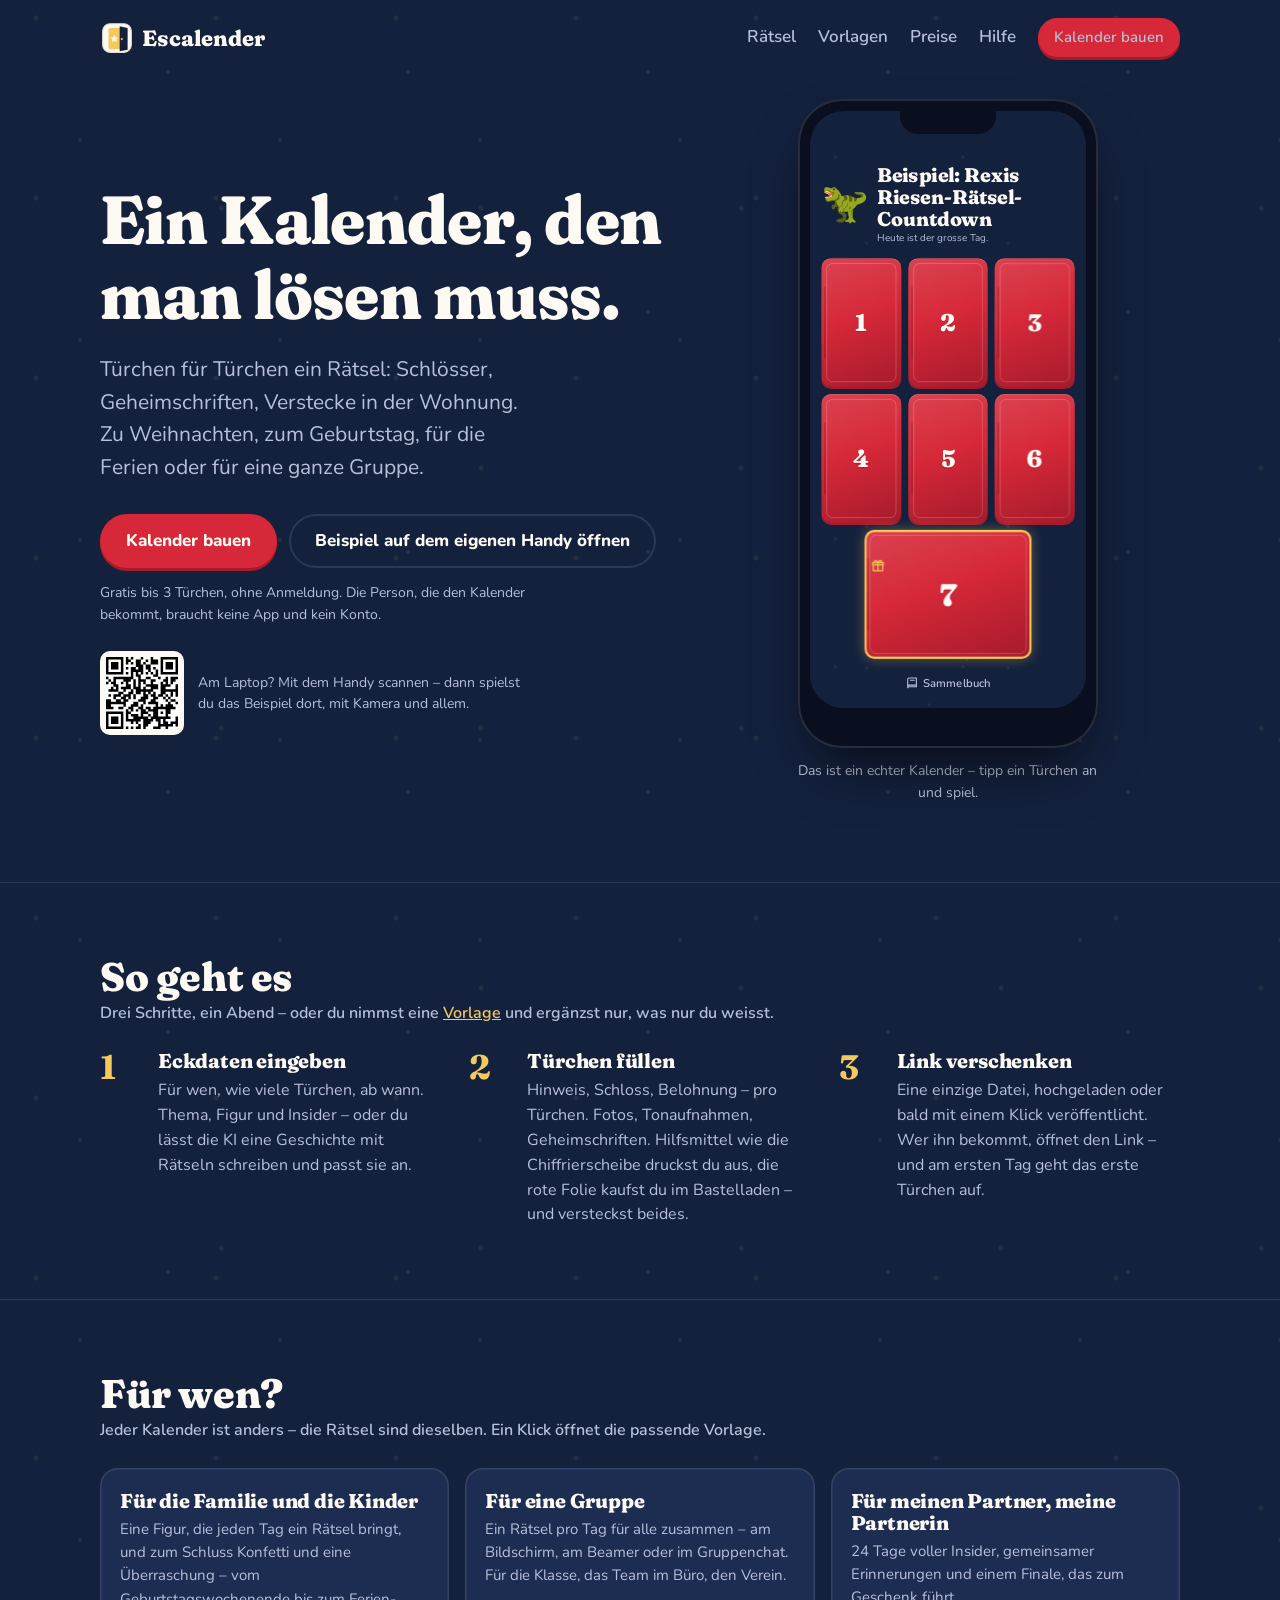
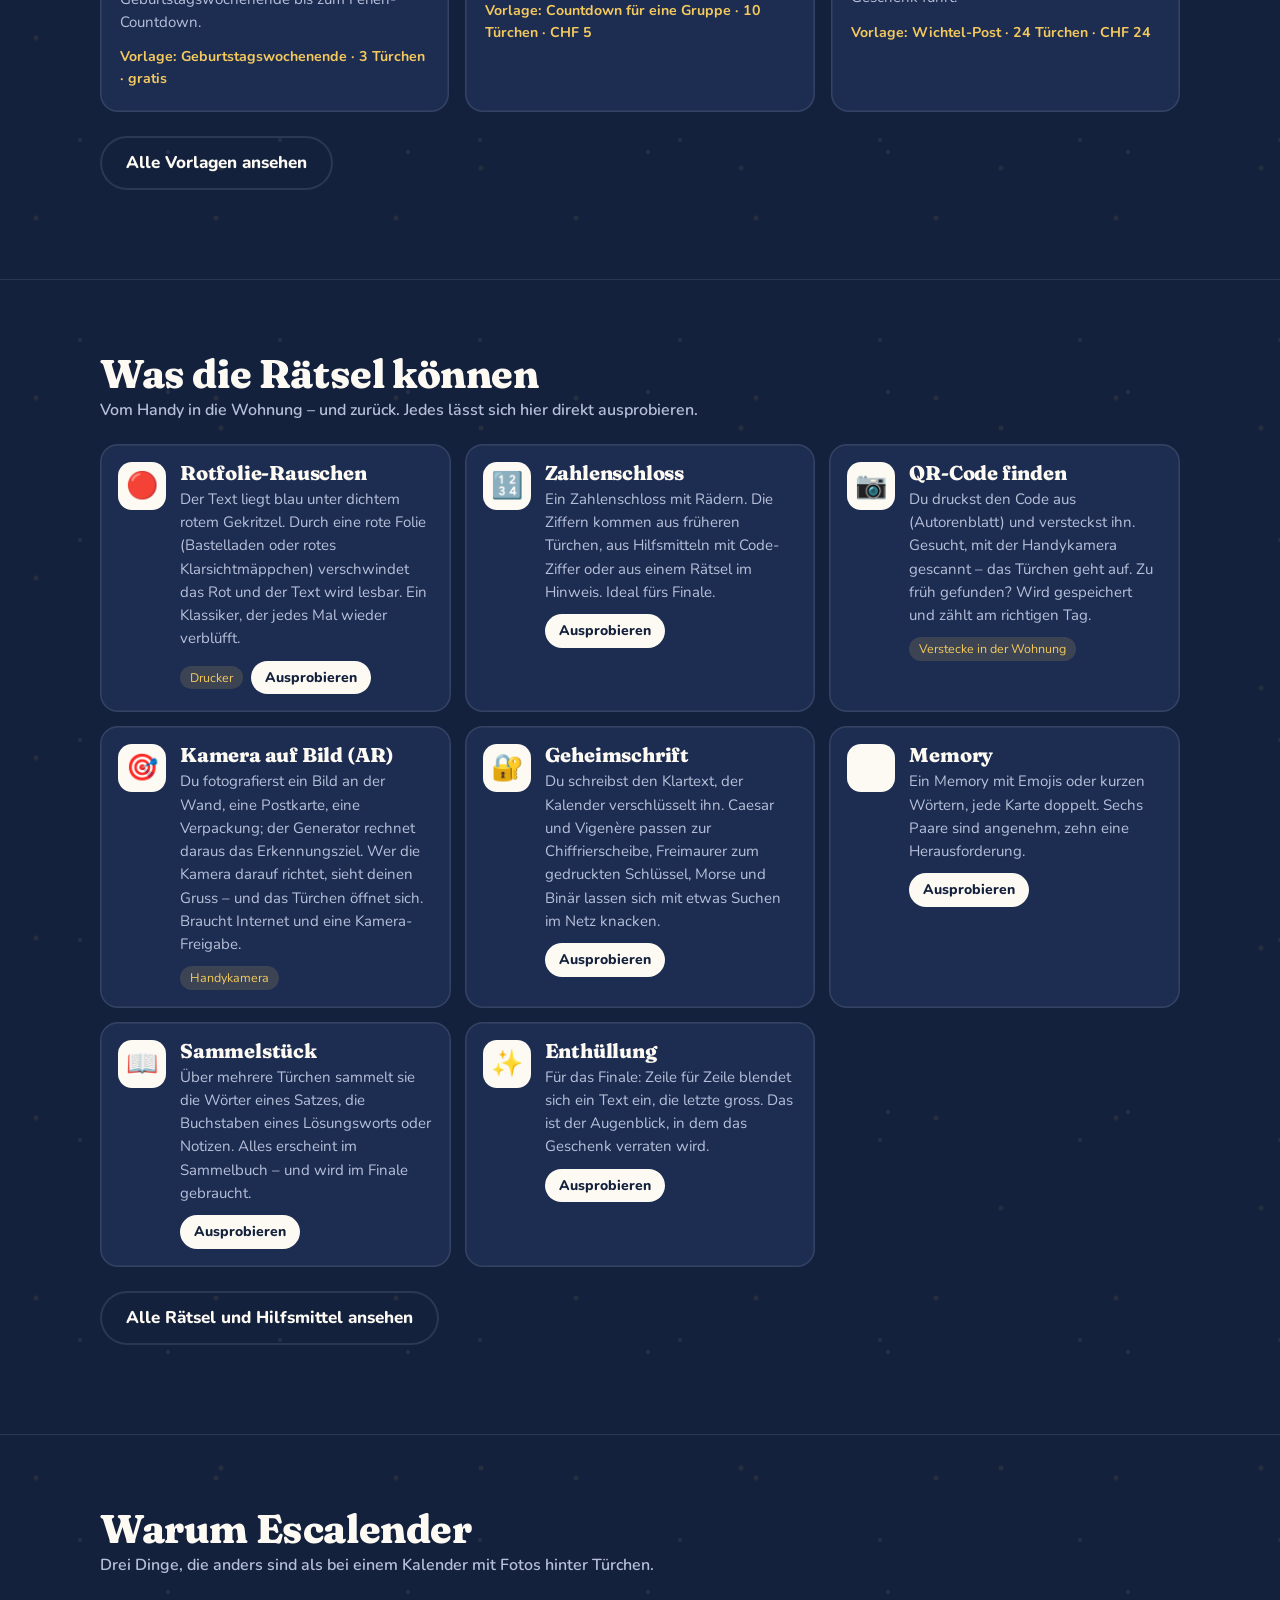
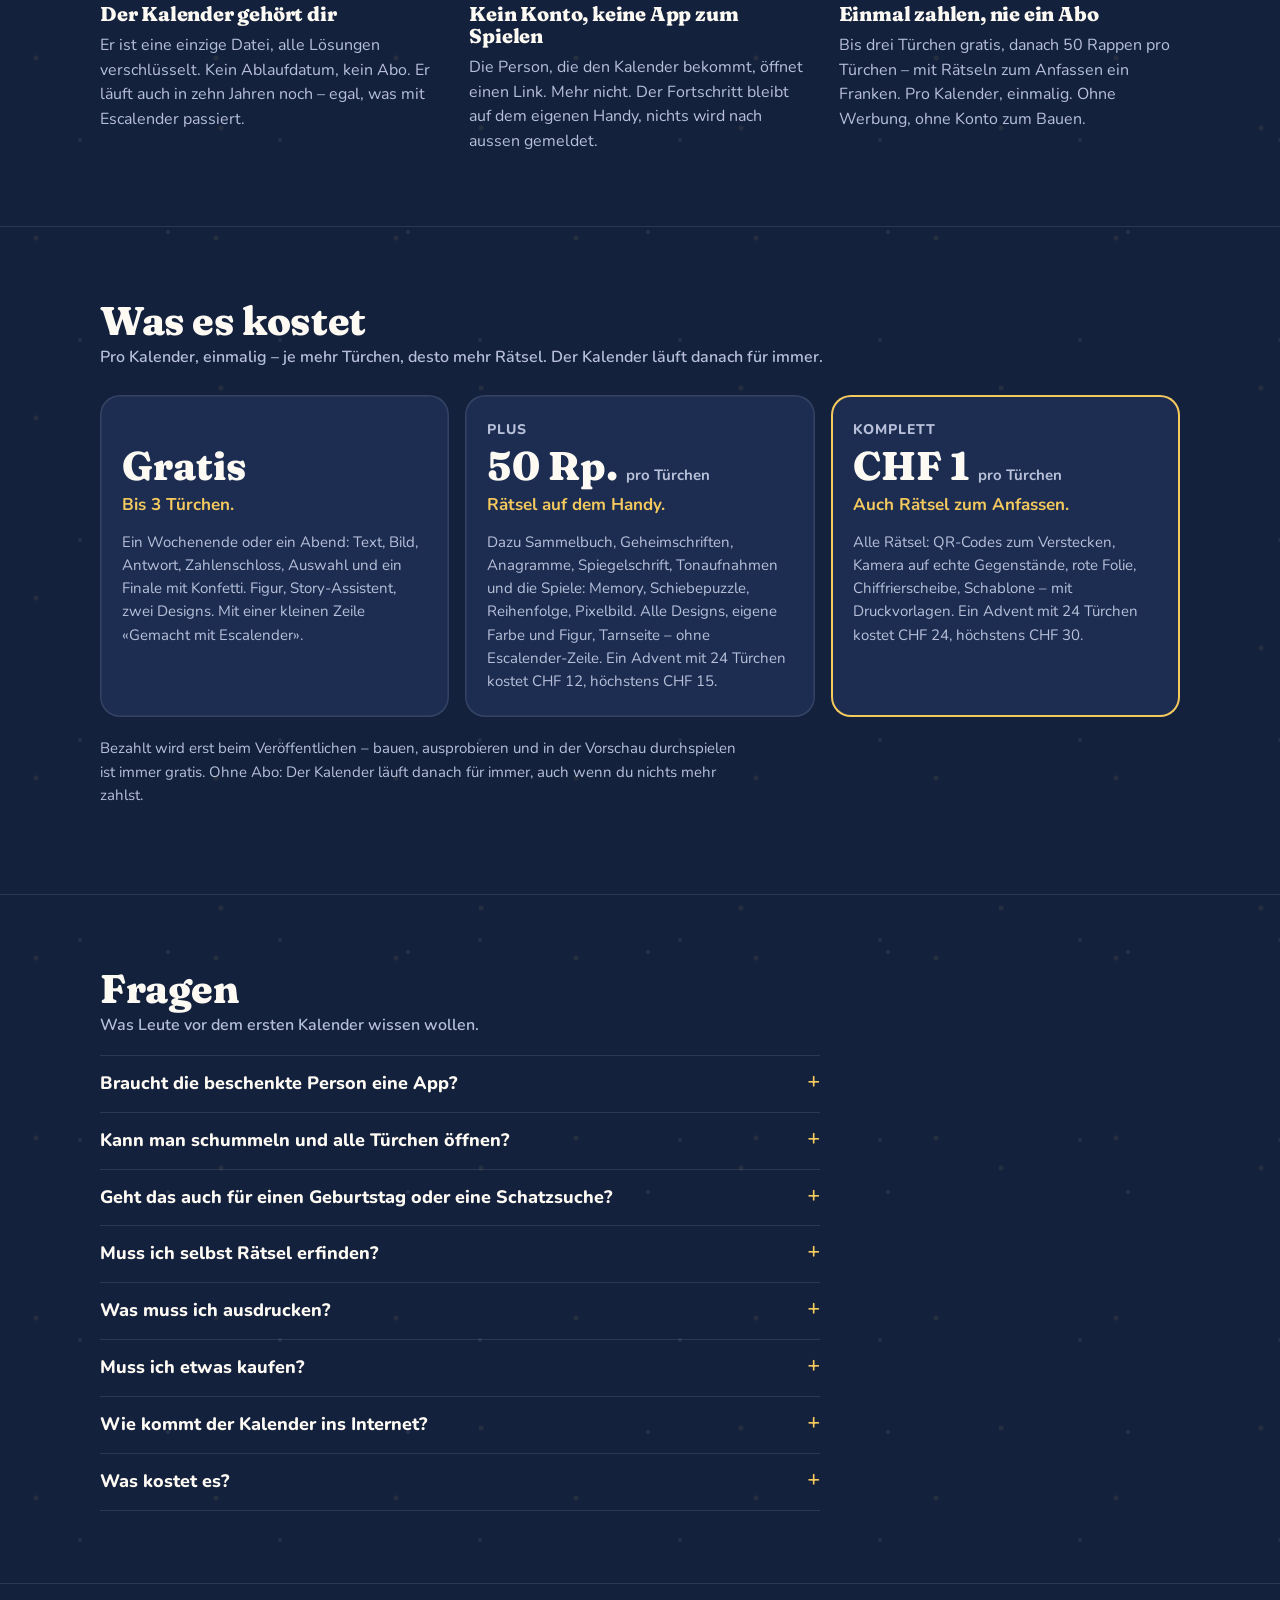
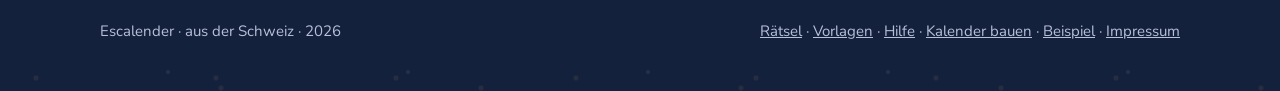
==== commit 07ecd731: "Add files via upload" ====
--- a/index.html
+++ b/index.html
@@ -4,17 +4,19 @@
   <meta charset="utf-8">
   <meta name="viewport" content="width=device-width, initial-scale=1">
   <title>Escalender – Rätselkalender, die man lösen muss</title>
-  <meta name="description" content="Baue einen Rätselkalender im Escape-Room-Stil: Schlösser, Geheimschriften, Verstecke in der Wohnung – zu Weihnachten, zum Geburtstag, für die Ferien oder die Klasse. Gratis, ohne Konto für die Beschenkte.">
+  <meta name="description" content="Baue einen Rätselkalender im Escape-Room-Stil: Schlösser, Geheimschriften, Verstecke in der Wohnung – zu Weihnachten, zum Geburtstag, für die Ferien oder für eine Gruppe. Gratis, ohne Konto für die Person, die ihn bekommt.">
   <meta name="theme-color" content="#14213d">
-  <link rel="icon" href="data:image/svg+xml,%3Csvg xmlns='http://www.w3.org/2000/svg' viewBox='0 0 32 32'%3E%3Cpath d='M4 26 L20 3 L28 26Z' fill='%23d62839'/%3E%3Crect x='2' y='24' width='28' height='6' rx='3' fill='%23fdfaf3'/%3E%3C/svg%3E">
+  <link rel="icon" href="data:image/svg+xml,%3Csvg xmlns='http://www.w3.org/2000/svg' viewBox='0 0 64 64'%3E%3Crect x='5' y='5' width='54' height='54' rx='14' fill='%23fdfaf3' stroke='%23e6dfcf' stroke-width='2'/%3E%3Crect x='16' y='13' width='30' height='40' rx='3' fill='%23f4c95d'/%3E%3Cpath d='M37 10 L52 13 V54 L37 57 Z' fill='%2314213d'/%3E%3Ccircle cx='41' cy='34' r='2' fill='%23f4c95d'/%3E%3Cpath d='M27 26 l2.2 4.6 5 .7-3.6 3.5.9 5-4.5-2.4-4.5 2.4.9-5-3.6-3.5 5-.7z' fill='%23fff8e1'/%3E%3C/svg%3E">
+  <link rel="apple-touch-icon" href="apple-touch-icon.png">
   <link rel="stylesheet" href="site.css">
 </head>
 <body>
 <header class="innen kopf">
-  <a class="marke" href=""><svg viewBox="0 0 24 24" fill="none" stroke="currentColor" stroke-width="2" stroke-linecap="round" stroke-linejoin="round" aria-hidden="true"><path d="M14 10a4 4 0 1 0-3.5 3.9L4 20.5V22h3v-2h2v-2h2l1.5-1.5A4 4 0 0 0 14 10zM15 9h.01"/></svg>Escalender</a>
+  <a class="marke" href=""><svg class="logo" viewBox="0 0 64 64" aria-hidden="true"><rect x="5" y="5" width="54" height="54" rx="14" fill="#fdfaf3" stroke="#e6dfcf" stroke-width="2"/><rect x="16" y="13" width="30" height="40" rx="3" fill="#f4c95d"/><path d="M37 10 L52 13 V54 L37 57 Z" fill="#14213d"/><circle cx="41" cy="34" r="2" fill="#f4c95d"/><path d="M27 26 l2.2 4.6 5 .7-3.6 3.5.9 5-4.5-2.4-4.5 2.4.9-5-3.6-3.5 5-.7z" fill="#fff8e1"/></svg>Escalender</a>
   <nav>
     <a href="raetsel/">Rätsel</a>
     <a href="vorlagen/">Vorlagen</a>
+    <a href="#preise">Preise</a>
     <a href="hilfe/">Hilfe</a>
     <a class="knopf klein" href="bauen/">Kalender bauen</a>
   </nav>
@@ -24,12 +26,12 @@
   <div class="innen">
     <div>
       <h1>Ein Kalender, den man lösen muss.</h1>
-      <p class="lead">Türchen für Türchen ein Rätsel: Schlösser, Geheimschriften, Verstecke in der Wohnung. Zu Weihnachten, zum Geburtstag, für die Ferien oder die Klasse.</p>
+      <p class="lead">Türchen für Türchen ein Rätsel: Schlösser, Geheimschriften, Verstecke in der Wohnung. Zu Weihnachten, zum Geburtstag, für die Ferien oder für eine ganze Gruppe.</p>
       <div class="knoepfe">
         <a class="knopf" href="bauen/">Kalender bauen</a>
         <a class="knopf leise" href="beispiel/" target="_blank" rel="noopener">Beispiel auf dem eigenen Handy öffnen</a>
       </div>
-      <p class="hinweis">Gratis. Ohne Anmeldung. Die Person, die den Kalender bekommt, braucht keine App und kein Konto.</p>
+      <p class="hinweis">Gratis bis 3 Türchen, ohne Anmeldung. Die Person, die den Kalender bekommt, braucht keine App und kein Konto.</p>
       <div class="qr-beispiel"><div class="qr"><svg version="1.1" xmlns="http://www.w3.org/2000/svg" viewBox="0 0 116 116"  preserveAspectRatio="xMinYMin meet"><rect width="100%" height="100%" fill="white" cx="0" cy="0"/><path d="M0,0l4,0 0,4 -4,0 0,-4z M4,0l4,0 0,4 -4,0 0,-4z M8,0l4,0 0,4 -4,0 0,-4z M12,0l4,0 0,4 -4,0 0,-4z M16,0l4,0 0,4 -4,0 0,-4z M20,0l4,0 0,4 -4,0 0,-4z M24,0l4,0 0,4 -4,0 0,-4z M32,0l4,0 0,4 -4,0 0,-4z M40,0l4,0 0,4 -4,0 0,-4z M56,0l4,0 0,4 -4,0 0,-4z M72,0l4,0 0,4 -4,0 0,-4z M88,0l4,0 0,4 -4,0 0,-4z M92,0l4,0 0,4 -4,0 0,-4z M96,0l4,0 0,4 -4,0 0,-4z M100,0l4,0 0,4 -4,0 0,-4z M104,0l4,0 0,4 -4,0 0,-4z M108,0l4,0 0,4 -4,0 0,-4z M112,0l4,0 0,4 -4,0 0,-4z M0,4l4,0 0,4 -4,0 0,-4z M24,4l4,0 0,4 -4,0 0,-4z M32,4l4,0 0,4 -4,0 0,-4z M36,4l4,0 0,4 -4,0 0,-4z M48,4l4,0 0,4 -4,0 0,-4z M52,4l4,0 0,4 -4,0 0,-4z M64,4l4,0 0,4 -4,0 0,-4z M72,4l4,0 0,4 -4,0 0,-4z M76,4l4,0 0,4 -4,0 0,-4z M80,4l4,0 0,4 -4,0 0,-4z M88,4l4,0 0,4 -4,0 0,-4z M112,4l4,0 0,4 -4,0 0,-4z M0,8l4,0 0,4 -4,0 0,-4z M8,8l4,0 0,4 -4,0 0,-4z M12,8l4,0 0,4 -4,0 0,-4z M16,8l4,0 0,4 -4,0 0,-4z M24,8l4,0 0,4 -4,0 0,-4z M32,8l4,0 0,4 -4,0 0,-4z M40,8l4,0 0,4 -4,0 0,-4z M48,8l4,0 0,4 -4,0 0,-4z M52,8l4,0 0,4 -4,0 0,-4z M60,8l4,0 0,4 -4,0 0,-4z M72,8l4,0 0,4 -4,0 0,-4z M76,8l4,0 0,4 -4,0 0,-4z M80,8l4,0 0,4 -4,0 0,-4z M88,8l4,0 0,4 -4,0 0,-4z M96,8l4,0 0,4 -4,0 0,-4z M100,8l4,0 0,4 -4,0 0,-4z M104,8l4,0 0,4 -4,0 0,-4z M112,8l4,0 0,4 -4,0 0,-4z M0,12l4,0 0,4 -4,0 0,-4z M8,12l4,0 0,4 -4,0 0,-4z M12,12l4,0 0,4 -4,0 0,-4z M16,12l4,0 0,4 -4,0 0,-4z M24,12l4,0 0,4 -4,0 0,-4z M48,12l4,0 0,4 -4,0 0,-4z M52,12l4,0 0,4 -4,0 0,-4z M56,12l4,0 0,4 -4,0 0,-4z M64,12l4,0 0,4 -4,0 0,-4z M68,12l4,0 0,4 -4,0 0,-4z M88,12l4,0 0,4 -4,0 0,-4z M96,12l4,0 0,4 -4,0 0,-4z M100,12l4,0 0,4 -4,0 0,-4z M104,12l4,0 0,4 -4,0 0,-4z M112,12l4,0 0,4 -4,0 0,-4z M0,16l4,0 0,4 -4,0 0,-4z M8,16l4,0 0,4 -4,0 0,-4z M12,16l4,0 0,4 -4,0 0,-4z M16,16l4,0 0,4 -4,0 0,-4z M24,16l4,0 0,4 -4,0 0,-4z M32,16l4,0 0,4 -4,0 0,-4z M40,16l4,0 0,4 -4,0 0,-4z M44,16l4,0 0,4 -4,0 0,-4z M52,16l4,0 0,4 -4,0 0,-4z M56,16l4,0 0,4 -4,0 0,-4z M64,16l4,0 0,4 -4,0 0,-4z M68,16l4,0 0,4 -4,0 0,-4z M76,16l4,0 0,4 -4,0 0,-4z M88,16l4,0 0,4 -4,0 0,-4z M96,16l4,0 0,4 -4,0 0,-4z M100,16l4,0 0,4 -4,0 0,-4z M104,16l4,0 0,4 -4,0 0,-4z M112,16l4,0 0,4 -4,0 0,-4z M0,20l4,0 0,4 -4,0 0,-4z M24,20l4,0 0,4 -4,0 0,-4z M40,20l4,0 0,4 -4,0 0,-4z M44,20l4,0 0,4 -4,0 0,-4z M48,20l4,0 0,4 -4,0 0,-4z M52,20l4,0 0,4 -4,0 0,-4z M56,20l4,0 0,4 -4,0 0,-4z M68,20l4,0 0,4 -4,0 0,-4z M80,20l4,0 0,4 -4,0 0,-4z M88,20l4,0 0,4 -4,0 0,-4z M112,20l4,0 0,4 -4,0 0,-4z M0,24l4,0 0,4 -4,0 0,-4z M4,24l4,0 0,4 -4,0 0,-4z M8,24l4,0 0,4 -4,0 0,-4z M12,24l4,0 0,4 -4,0 0,-4z M16,24l4,0 0,4 -4,0 0,-4z M20,24l4,0 0,4 -4,0 0,-4z M24,24l4,0 0,4 -4,0 0,-4z M32,24l4,0 0,4 -4,0 0,-4z M40,24l4,0 0,4 -4,0 0,-4z M48,24l4,0 0,4 -4,0 0,-4z M56,24l4,0 0,4 -4,0 0,-4z M64,24l4,0 0,4 -4,0 0,-4z M72,24l4,0 0,4 -4,0 0,-4z M80,24l4,0 0,4 -4,0 0,-4z M88,24l4,0 0,4 -4,0 0,-4z M92,24l4,0 0,4 -4,0 0,-4z M96,24l4,0 0,4 -4,0 0,-4z M100,24l4,0 0,4 -4,0 0,-4z M104,24l4,0 0,4 -4,0 0,-4z M108,24l4,0 0,4 -4,0 0,-4z M112,24l4,0 0,4 -4,0 0,-4z M40,28l4,0 0,4 -4,0 0,-4z M48,28l4,0 0,4 -4,0 0,-4z M52,28l4,0 0,4 -4,0 0,-4z M76,28l4,0 0,4 -4,0 0,-4z M80,28l4,0 0,4 -4,0 0,-4z M0,32l4,0 0,4 -4,0 0,-4z M12,32l4,0 0,4 -4,0 0,-4z M16,32l4,0 0,4 -4,0 0,-4z M20,32l4,0 0,4 -4,0 0,-4z M24,32l4,0 0,4 -4,0 0,-4z M28,32l4,0 0,4 -4,0 0,-4z M32,32l4,0 0,4 -4,0 0,-4z M36,32l4,0 0,4 -4,0 0,-4z M40,32l4,0 0,4 -4,0 0,-4z M52,32l4,0 0,4 -4,0 0,-4z M64,32l4,0 0,4 -4,0 0,-4z M68,32l4,0 0,4 -4,0 0,-4z M84,32l4,0 0,4 -4,0 0,-4z M96,32l4,0 0,4 -4,0 0,-4z M104,32l4,0 0,4 -4,0 0,-4z M108,32l4,0 0,4 -4,0 0,-4z M112,32l4,0 0,4 -4,0 0,-4z M4,36l4,0 0,4 -4,0 0,-4z M12,36l4,0 0,4 -4,0 0,-4z M28,36l4,0 0,4 -4,0 0,-4z M32,36l4,0 0,4 -4,0 0,-4z M36,36l4,0 0,4 -4,0 0,-4z M44,36l4,0 0,4 -4,0 0,-4z M52,36l4,0 0,4 -4,0 0,-4z M56,36l4,0 0,4 -4,0 0,-4z M60,36l4,0 0,4 -4,0 0,-4z M72,36l4,0 0,4 -4,0 0,-4z M76,36l4,0 0,4 -4,0 0,-4z M92,36l4,0 0,4 -4,0 0,-4z M96,36l4,0 0,4 -4,0 0,-4z M104,36l4,0 0,4 -4,0 0,-4z M108,36l4,0 0,4 -4,0 0,-4z M0,40l4,0 0,4 -4,0 0,-4z M8,40l4,0 0,4 -4,0 0,-4z M12,40l4,0 0,4 -4,0 0,-4z M24,40l4,0 0,4 -4,0 0,-4z M32,40l4,0 0,4 -4,0 0,-4z M44,40l4,0 0,4 -4,0 0,-4z M52,40l4,0 0,4 -4,0 0,-4z M60,40l4,0 0,4 -4,0 0,-4z M72,40l4,0 0,4 -4,0 0,-4z M88,40l4,0 0,4 -4,0 0,-4z M96,40l4,0 0,4 -4,0 0,-4z M104,40l4,0 0,4 -4,0 0,-4z M12,44l4,0 0,4 -4,0 0,-4z M16,44l4,0 0,4 -4,0 0,-4z M32,44l4,0 0,4 -4,0 0,-4z M36,44l4,0 0,4 -4,0 0,-4z M44,44l4,0 0,4 -4,0 0,-4z M52,44l4,0 0,4 -4,0 0,-4z M64,44l4,0 0,4 -4,0 0,-4z M68,44l4,0 0,4 -4,0 0,-4z M72,44l4,0 0,4 -4,0 0,-4z M76,44l4,0 0,4 -4,0 0,-4z M80,44l4,0 0,4 -4,0 0,-4z M88,44l4,0 0,4 -4,0 0,-4z M92,44l4,0 0,4 -4,0 0,-4z M96,44l4,0 0,4 -4,0 0,-4z M100,44l4,0 0,4 -4,0 0,-4z M112,44l4,0 0,4 -4,0 0,-4z M8,48l4,0 0,4 -4,0 0,-4z M16,48l4,0 0,4 -4,0 0,-4z M24,48l4,0 0,4 -4,0 0,-4z M28,48l4,0 0,4 -4,0 0,-4z M32,48l4,0 0,4 -4,0 0,-4z M36,48l4,0 0,4 -4,0 0,-4z M44,48l4,0 0,4 -4,0 0,-4z M48,48l4,0 0,4 -4,0 0,-4z M52,48l4,0 0,4 -4,0 0,-4z M60,48l4,0 0,4 -4,0 0,-4z M72,48l4,0 0,4 -4,0 0,-4z M76,48l4,0 0,4 -4,0 0,-4z M80,48l4,0 0,4 -4,0 0,-4z M88,48l4,0 0,4 -4,0 0,-4z M92,48l4,0 0,4 -4,0 0,-4z M112,48l4,0 0,4 -4,0 0,-4z M4,52l4,0 0,4 -4,0 0,-4z M8,52l4,0 0,4 -4,0 0,-4z M12,52l4,0 0,4 -4,0 0,-4z M16,52l4,0 0,4 -4,0 0,-4z M28,52l4,0 0,4 -4,0 0,-4z M40,52l4,0 0,4 -4,0 0,-4z M48,52l4,0 0,4 -4,0 0,-4z M52,52l4,0 0,4 -4,0 0,-4z M56,52l4,0 0,4 -4,0 0,-4z M60,52l4,0 0,4 -4,0 0,-4z M64,52l4,0 0,4 -4,0 0,-4z M68,52l4,0 0,4 -4,0 0,-4z M72,52l4,0 0,4 -4,0 0,-4z M88,52l4,0 0,4 -4,0 0,-4z M92,52l4,0 0,4 -4,0 0,-4z M96,52l4,0 0,4 -4,0 0,-4z M100,52l4,0 0,4 -4,0 0,-4z M104,52l4,0 0,4 -4,0 0,-4z M108,52l4,0 0,4 -4,0 0,-4z M112,52l4,0 0,4 -4,0 0,-4z M20,56l4,0 0,4 -4,0 0,-4z M24,56l4,0 0,4 -4,0 0,-4z M36,56l4,0 0,4 -4,0 0,-4z M40,56l4,0 0,4 -4,0 0,-4z M48,56l4,0 0,4 -4,0 0,-4z M52,56l4,0 0,4 -4,0 0,-4z M60,56l4,0 0,4 -4,0 0,-4z M68,56l4,0 0,4 -4,0 0,-4z M76,56l4,0 0,4 -4,0 0,-4z M88,56l4,0 0,4 -4,0 0,-4z M92,56l4,0 0,4 -4,0 0,-4z M104,56l4,0 0,4 -4,0 0,-4z M112,56l4,0 0,4 -4,0 0,-4z M4,60l4,0 0,4 -4,0 0,-4z M12,60l4,0 0,4 -4,0 0,-4z M16,60l4,0 0,4 -4,0 0,-4z M20,60l4,0 0,4 -4,0 0,-4z M28,60l4,0 0,4 -4,0 0,-4z M32,60l4,0 0,4 -4,0 0,-4z M36,60l4,0 0,4 -4,0 0,-4z M44,60l4,0 0,4 -4,0 0,-4z M60,60l4,0 0,4 -4,0 0,-4z M64,60l4,0 0,4 -4,0 0,-4z M72,60l4,0 0,4 -4,0 0,-4z M76,60l4,0 0,4 -4,0 0,-4z M84,60l4,0 0,4 -4,0 0,-4z M88,60l4,0 0,4 -4,0 0,-4z M96,60l4,0 0,4 -4,0 0,-4z M104,60l4,0 0,4 -4,0 0,-4z M112,60l4,0 0,4 -4,0 0,-4z M12,64l4,0 0,4 -4,0 0,-4z M24,64l4,0 0,4 -4,0 0,-4z M28,64l4,0 0,4 -4,0 0,-4z M36,64l4,0 0,4 -4,0 0,-4z M44,64l4,0 0,4 -4,0 0,-4z M56,64l4,0 0,4 -4,0 0,-4z M60,64l4,0 0,4 -4,0 0,-4z M64,64l4,0 0,4 -4,0 0,-4z M76,64l4,0 0,4 -4,0 0,-4z M80,64l4,0 0,4 -4,0 0,-4z M92,64l4,0 0,4 -4,0 0,-4z M100,64l4,0 0,4 -4,0 0,-4z M0,68l4,0 0,4 -4,0 0,-4z M4,68l4,0 0,4 -4,0 0,-4z M16,68l4,0 0,4 -4,0 0,-4z M20,68l4,0 0,4 -4,0 0,-4z M28,68l4,0 0,4 -4,0 0,-4z M32,68l4,0 0,4 -4,0 0,-4z M52,68l4,0 0,4 -4,0 0,-4z M56,68l4,0 0,4 -4,0 0,-4z M60,68l4,0 0,4 -4,0 0,-4z M72,68l4,0 0,4 -4,0 0,-4z M76,68l4,0 0,4 -4,0 0,-4z M96,68l4,0 0,4 -4,0 0,-4z M104,68l4,0 0,4 -4,0 0,-4z M108,68l4,0 0,4 -4,0 0,-4z M0,72l4,0 0,4 -4,0 0,-4z M4,72l4,0 0,4 -4,0 0,-4z M8,72l4,0 0,4 -4,0 0,-4z M12,72l4,0 0,4 -4,0 0,-4z M16,72l4,0 0,4 -4,0 0,-4z M20,72l4,0 0,4 -4,0 0,-4z M24,72l4,0 0,4 -4,0 0,-4z M28,72l4,0 0,4 -4,0 0,-4z M44,72l4,0 0,4 -4,0 0,-4z M48,72l4,0 0,4 -4,0 0,-4z M60,72l4,0 0,4 -4,0 0,-4z M68,72l4,0 0,4 -4,0 0,-4z M72,72l4,0 0,4 -4,0 0,-4z M76,72l4,0 0,4 -4,0 0,-4z M80,72l4,0 0,4 -4,0 0,-4z M100,72l4,0 0,4 -4,0 0,-4z M112,72l4,0 0,4 -4,0 0,-4z M0,76l4,0 0,4 -4,0 0,-4z M4,76l4,0 0,4 -4,0 0,-4z M28,76l4,0 0,4 -4,0 0,-4z M40,76l4,0 0,4 -4,0 0,-4z M44,76l4,0 0,4 -4,0 0,-4z M48,76l4,0 0,4 -4,0 0,-4z M56,76l4,0 0,4 -4,0 0,-4z M80,76l4,0 0,4 -4,0 0,-4z M88,76l4,0 0,4 -4,0 0,-4z M96,76l4,0 0,4 -4,0 0,-4z M100,76l4,0 0,4 -4,0 0,-4z M104,76l4,0 0,4 -4,0 0,-4z M0,80l4,0 0,4 -4,0 0,-4z M4,80l4,0 0,4 -4,0 0,-4z M8,80l4,0 0,4 -4,0 0,-4z M20,80l4,0 0,4 -4,0 0,-4z M24,80l4,0 0,4 -4,0 0,-4z M36,80l4,0 0,4 -4,0 0,-4z M40,80l4,0 0,4 -4,0 0,-4z M52,80l4,0 0,4 -4,0 0,-4z M56,80l4,0 0,4 -4,0 0,-4z M64,80l4,0 0,4 -4,0 0,-4z M68,80l4,0 0,4 -4,0 0,-4z M76,80l4,0 0,4 -4,0 0,-4z M80,80l4,0 0,4 -4,0 0,-4z M84,80l4,0 0,4 -4,0 0,-4z M88,80l4,0 0,4 -4,0 0,-4z M92,80l4,0 0,4 -4,0 0,-4z M96,80l4,0 0,4 -4,0 0,-4z M100,80l4,0 0,4 -4,0 0,-4z M104,80l4,0 0,4 -4,0 0,-4z M108,80l4,0 0,4 -4,0 0,-4z M32,84l4,0 0,4 -4,0 0,-4z M40,84l4,0 0,4 -4,0 0,-4z M48,84l4,0 0,4 -4,0 0,-4z M56,84l4,0 0,4 -4,0 0,-4z M60,84l4,0 0,4 -4,0 0,-4z M68,84l4,0 0,4 -4,0 0,-4z M72,84l4,0 0,4 -4,0 0,-4z M76,84l4,0 0,4 -4,0 0,-4z M80,84l4,0 0,4 -4,0 0,-4z M96,84l4,0 0,4 -4,0 0,-4z M100,84l4,0 0,4 -4,0 0,-4z M0,88l4,0 0,4 -4,0 0,-4z M4,88l4,0 0,4 -4,0 0,-4z M8,88l4,0 0,4 -4,0 0,-4z M12,88l4,0 0,4 -4,0 0,-4z M16,88l4,0 0,4 -4,0 0,-4z M20,88l4,0 0,4 -4,0 0,-4z M24,88l4,0 0,4 -4,0 0,-4z M32,88l4,0 0,4 -4,0 0,-4z M36,88l4,0 0,4 -4,0 0,-4z M56,88l4,0 0,4 -4,0 0,-4z M60,88l4,0 0,4 -4,0 0,-4z M64,88l4,0 0,4 -4,0 0,-4z M76,88l4,0 0,4 -4,0 0,-4z M80,88l4,0 0,4 -4,0 0,-4z M88,88l4,0 0,4 -4,0 0,-4z M96,88l4,0 0,4 -4,0 0,-4z M100,88l4,0 0,4 -4,0 0,-4z M0,92l4,0 0,4 -4,0 0,-4z M24,92l4,0 0,4 -4,0 0,-4z M32,92l4,0 0,4 -4,0 0,-4z M40,92l4,0 0,4 -4,0 0,-4z M44,92l4,0 0,4 -4,0 0,-4z M48,92l4,0 0,4 -4,0 0,-4z M56,92l4,0 0,4 -4,0 0,-4z M68,92l4,0 0,4 -4,0 0,-4z M76,92l4,0 0,4 -4,0 0,-4z M80,92l4,0 0,4 -4,0 0,-4z M96,92l4,0 0,4 -4,0 0,-4z M0,96l4,0 0,4 -4,0 0,-4z M8,96l4,0 0,4 -4,0 0,-4z M12,96l4,0 0,4 -4,0 0,-4z M16,96l4,0 0,4 -4,0 0,-4z M24,96l4,0 0,4 -4,0 0,-4z M32,96l4,0 0,4 -4,0 0,-4z M44,96l4,0 0,4 -4,0 0,-4z M48,96l4,0 0,4 -4,0 0,-4z M52,96l4,0 0,4 -4,0 0,-4z M56,96l4,0 0,4 -4,0 0,-4z M60,96l4,0 0,4 -4,0 0,-4z M64,96l4,0 0,4 -4,0 0,-4z M72,96l4,0 0,4 -4,0 0,-4z M76,96l4,0 0,4 -4,0 0,-4z M80,96l4,0 0,4 -4,0 0,-4z M84,96l4,0 0,4 -4,0 0,-4z M88,96l4,0 0,4 -4,0 0,-4z M92,96l4,0 0,4 -4,0 0,-4z M96,96l4,0 0,4 -4,0 0,-4z M100,96l4,0 0,4 -4,0 0,-4z M112,96l4,0 0,4 -4,0 0,-4z M0,100l4,0 0,4 -4,0 0,-4z M8,100l4,0 0,4 -4,0 0,-4z M12,100l4,0 0,4 -4,0 0,-4z M16,100l4,0 0,4 -4,0 0,-4z M24,100l4,0 0,4 -4,0 0,-4z M32,100l4,0 0,4 -4,0 0,-4z M36,100l4,0 0,4 -4,0 0,-4z M40,100l4,0 0,4 -4,0 0,-4z M44,100l4,0 0,4 -4,0 0,-4z M48,100l4,0 0,4 -4,0 0,-4z M52,100l4,0 0,4 -4,0 0,-4z M60,100l4,0 0,4 -4,0 0,-4z M64,100l4,0 0,4 -4,0 0,-4z M68,100l4,0 0,4 -4,0 0,-4z M72,100l4,0 0,4 -4,0 0,-4z M80,100l4,0 0,4 -4,0 0,-4z M84,100l4,0 0,4 -4,0 0,-4z M92,100l4,0 0,4 -4,0 0,-4z M112,100l4,0 0,4 -4,0 0,-4z M0,104l4,0 0,4 -4,0 0,-4z M8,104l4,0 0,4 -4,0 0,-4z M12,104l4,0 0,4 -4,0 0,-4z M16,104l4,0 0,4 -4,0 0,-4z M24,104l4,0 0,4 -4,0 0,-4z M40,104l4,0 0,4 -4,0 0,-4z M48,104l4,0 0,4 -4,0 0,-4z M60,104l4,0 0,4 -4,0 0,-4z M64,104l4,0 0,4 -4,0 0,-4z M68,104l4,0 0,4 -4,0 0,-4z M84,104l4,0 0,4 -4,0 0,-4z M92,104l4,0 0,4 -4,0 0,-4z M96,104l4,0 0,4 -4,0 0,-4z M104,104l4,0 0,4 -4,0 0,-4z M108,104l4,0 0,4 -4,0 0,-4z M112,104l4,0 0,4 -4,0 0,-4z M0,108l4,0 0,4 -4,0 0,-4z M24,108l4,0 0,4 -4,0 0,-4z M52,108l4,0 0,4 -4,0 0,-4z M60,108l4,0 0,4 -4,0 0,-4z M64,108l4,0 0,4 -4,0 0,-4z M84,108l4,0 0,4 -4,0 0,-4z M88,108l4,0 0,4 -4,0 0,-4z M92,108l4,0 0,4 -4,0 0,-4z M96,108l4,0 0,4 -4,0 0,-4z M100,108l4,0 0,4 -4,0 0,-4z M104,108l4,0 0,4 -4,0 0,-4z M112,108l4,0 0,4 -4,0 0,-4z M0,112l4,0 0,4 -4,0 0,-4z M4,112l4,0 0,4 -4,0 0,-4z M8,112l4,0 0,4 -4,0 0,-4z M12,112l4,0 0,4 -4,0 0,-4z M16,112l4,0 0,4 -4,0 0,-4z M20,112l4,0 0,4 -4,0 0,-4z M24,112l4,0 0,4 -4,0 0,-4z M32,112l4,0 0,4 -4,0 0,-4z M40,112l4,0 0,4 -4,0 0,-4z M48,112l4,0 0,4 -4,0 0,-4z M52,112l4,0 0,4 -4,0 0,-4z M60,112l4,0 0,4 -4,0 0,-4z M76,112l4,0 0,4 -4,0 0,-4z M80,112l4,0 0,4 -4,0 0,-4z M84,112l4,0 0,4 -4,0 0,-4z M96,112l4,0 0,4 -4,0 0,-4z " stroke="transparent" fill="black"/></svg></div><p>Am Laptop? Mit dem Handy scannen – dann spielst du das Beispiel dort, mit Kamera und allem.</p></div>
     </div>
     <div class="telefon">
@@ -44,28 +46,28 @@
     <h2>So geht es<span>Drei Schritte, ein Abend – oder du nimmst eine <a href="vorlagen/">Vorlage</a> und ergänzst nur, was nur du weisst.</span></h2>
     <div class="schritte">
       <div class="schritt"><b>1</b><div><h3>Eckdaten eingeben</h3><p>Für wen, wie viele Türchen, ab wann. Thema, Figur und Insider – oder du lässt die KI eine Geschichte mit Rätseln schreiben und passt sie an.</p></div></div>
-      <div class="schritt"><b>2</b><div><h3>Türchen füllen</h3><p>Hinweis, Schloss, Belohnung – pro Türchen. Fotos, Tonaufnahmen, Geheimschriften. Hilfsmittel wie die rote Folie druckst du aus und versteckst sie.</p></div></div>
-      <div class="schritt"><b>3</b><div><h3>Link verschenken</h3><p>Eine einzige Datei, hochgeladen oder bald mit einem Klick veröffentlicht. Sie öffnet den Link, und am ersten Tag geht das erste Türchen auf.</p></div></div>
+      <div class="schritt"><b>2</b><div><h3>Türchen füllen</h3><p>Hinweis, Schloss, Belohnung – pro Türchen. Fotos, Tonaufnahmen, Geheimschriften. Hilfsmittel wie die Chiffrierscheibe druckst du aus, die rote Folie kaufst du im Bastelladen – und versteckst beides.</p></div></div>
+      <div class="schritt"><b>3</b><div><h3>Link verschenken</h3><p>Eine einzige Datei, hochgeladen oder bald mit einem Klick veröffentlicht. Wer ihn bekommt, öffnet den Link – und am ersten Tag geht das erste Türchen auf.</p></div></div>
     </div>
   </div>
 </section>
 
 <section id="wen">
   <div class="innen">
-    <h2>Für wen?<span>Jeder Kalender ist anders – die Rätsel sind dieselben.</span></h2>
+    <h2>Für wen?<span>Jeder Kalender ist anders – die Rätsel sind dieselben. Ein Klick öffnet die passende Vorlage.</span></h2>
     <div class="wen">
-      <a href="bauen/"><h3>Für meinen Partner, meine Partnerin</h3><p>24 Tage voller Insider, gemeinsamer Erinnerungen und einem Finale, das zum Geschenk führt.</p><small>Adventskalender, Hochzeitstag</small></a>
-      <a href="bauen/"><h3>Für die Familie und die Kinder</h3><p>Eine Figur, die durch die Wohnung führt, QR-Codes hinter der Milch, ein Memory mit den eigenen Fotos.</p><small>Advent, Geburtstagswoche, Ferien-Countdown</small></a>
-      <a href="bauen/"><h3>Für meine Klasse</h3><p>Ein Rätsel pro Schultag, Geheimschriften zum Entziffern, Stationen im Schulhaus. Oder ein Escape-Game für eine Lektion.</p><small>Dezember, Klassenlager, Projektwoche</small></a>
-      <a href="bauen/"><h3>Für Freunde und Feste</h3><p>Eine Schatzsuche am Geburtstag, ein Countdown zur Hochzeit, eine Abschiedswoche für die Kollegin.</p><small>Türchen öffnen sich nach Datum oder nacheinander</small></a>
+      <a href="bauen/?vorlage=geburtstagswochenende"><h3>Für die Familie und die Kinder</h3><p>Eine Figur, die jeden Tag ein Rätsel bringt, und zum Schluss Konfetti und eine Überraschung – vom Geburtstagswochenende bis zum Ferien-Countdown.</p><small>Vorlage: Geburtstags­wochenende · 3 Türchen · gratis</small></a>
+      <a href="bauen/?vorlage=gruppen-countdown"><h3>Für eine Gruppe</h3><p>Ein Rätsel pro Tag für alle zusammen – am Bildschirm, am Beamer oder im Gruppenchat. Für die Klasse, das Team im Büro, den Verein.</p><small>Vorlage: Countdown für eine Gruppe · 10 Türchen · CHF 5</small></a>
+      <a href="bauen/?vorlage=wichtel-post"><h3>Für meinen Partner, meine Partnerin</h3><p>24 Tage voller Insider, gemeinsamer Erinnerungen und einem Finale, das zum Geschenk führt.</p><small>Vorlage: Wichtel-Post · 24 Türchen · CHF 24</small></a>
     </div>
+    <p class="mehr"><a class="knopf leise" href="vorlagen/">Alle Vorlagen ansehen</a></p>
   </div>
 </section>
 
 <section id="raetsel">
   <div class="innen">
     <h2>Was die Rätsel können<span>Vom Handy in die Wohnung – und zurück. Jedes lässt sich hier direkt ausprobieren.</span></h2>
-    <div class="karten"><article class="karte"><div class="karte-icon">🔴</div><div class="karte-text"><h3>Rotfolie-Rauschen</h3><p>Der Text liegt blau unter dichtem rotem Gekritzel. Durch eine rote Folie (Bastelladen, oder die Druckvorlage) verschwindet das Rot und der Text wird lesbar. Ein Klassiker, der jedes Mal wieder verblüfft.</p><div class="karte-fuss"><span class="tag">Drucker</span><button class="probe" data-tuer="2">Ausprobieren</button></div></div></article><article class="karte"><div class="karte-icon">🔢</div><div class="karte-text"><h3>Zahlenschloss</h3><p>Ein Zahlenschloss mit Rädern. Die Ziffern kommen aus früheren Türchen, aus Hilfsmitteln mit Code-Ziffer oder aus einem Rätsel im Hinweis. Ideal fürs Finale.</p><div class="karte-fuss"><button class="probe" data-tuer="7">Ausprobieren</button></div></div></article><article class="karte"><div class="karte-icon">📷</div><div class="karte-text"><h3>QR-Code finden</h3><p>Du druckst den Code aus (Autorenblatt) und versteckst ihn. Sie sucht, scannt mit der Handykamera, das Türchen geht auf. Zu früh gefunden? Wird gespeichert und zählt am richtigen Tag.</p><div class="karte-fuss"><span class="tag">Verstecke in der Wohnung</span></div></div></article><article class="karte"><div class="karte-icon">🎯</div><div class="karte-text"><h3>Kamera auf Bild (AR)</h3><p>Du fotografierst ein Bild an der Wand, eine Postkarte, eine Verpackung; der Generator rechnet daraus das Erkennungsziel. Richtet sie die Kamera darauf, erscheint dein Gruss und das Türchen öffnet sich. Braucht Internet und eine Kamera-Freigabe.</p><div class="karte-fuss"><span class="tag">Handykamera</span></div></div></article><article class="karte"><div class="karte-icon">🔐</div><div class="karte-text"><h3>Geheimschrift</h3><p>Du schreibst den Klartext, der Kalender verschlüsselt ihn. Caesar und Vigenère passen zur Chiffrierscheibe, Freimaurer zum gedruckten Schlüssel, Morse und Binär lassen sich mit etwas Suchen im Netz knacken.</p><div class="karte-fuss"><button class="probe" data-tuer="4">Ausprobieren</button></div></div></article><article class="karte"><div class="karte-icon">🃏</div><div class="karte-text"><h3>Memory</h3><p>Ein Memory mit Emojis oder kurzen Wörtern, jede Karte doppelt. Sechs Paare sind angenehm, zehn eine Herausforderung.</p><div class="karte-fuss"><button class="probe" data-tuer="11">Ausprobieren</button></div></div></article><article class="karte"><div class="karte-icon">📖</div><div class="karte-text"><h3>Sammelstück</h3><p>Über mehrere Türchen sammelt sie die Wörter eines Satzes, die Buchstaben eines Lösungsworts oder Notizen. Alles erscheint im Sammelbuch – und wird im Finale gebraucht.</p><div class="karte-fuss"><button class="probe" data-tuer="16">Ausprobieren</button></div></div></article><article class="karte"><div class="karte-icon">✨</div><div class="karte-text"><h3>Enthüllung</h3><p>Für das Finale: Zeile für Zeile blendet sich ein Text ein, die letzte gross. Das ist der Augenblick, in dem das Geschenk verraten wird.</p><div class="karte-fuss"><button class="probe" data-tuer="14">Ausprobieren</button></div></div></article></div>
+    <div class="karten"><article class="karte"><div class="karte-icon">🔴</div><div class="karte-text"><h3>Rotfolie-Rauschen</h3><p>Der Text liegt blau unter dichtem rotem Gekritzel. Durch eine rote Folie (Bastelladen oder rotes Klarsichtmäppchen) verschwindet das Rot und der Text wird lesbar. Ein Klassiker, der jedes Mal wieder verblüfft.</p><div class="karte-fuss"><span class="tag">Drucker</span><button class="probe" data-tuer="2">Ausprobieren</button></div></div></article><article class="karte"><div class="karte-icon">🔢</div><div class="karte-text"><h3>Zahlenschloss</h3><p>Ein Zahlenschloss mit Rädern. Die Ziffern kommen aus früheren Türchen, aus Hilfsmitteln mit Code-Ziffer oder aus einem Rätsel im Hinweis. Ideal fürs Finale.</p><div class="karte-fuss"><button class="probe" data-tuer="7">Ausprobieren</button></div></div></article><article class="karte"><div class="karte-icon">📷</div><div class="karte-text"><h3>QR-Code finden</h3><p>Du druckst den Code aus (Autorenblatt) und versteckst ihn. Gesucht, mit der Handykamera gescannt – das Türchen geht auf. Zu früh gefunden? Wird gespeichert und zählt am richtigen Tag.</p><div class="karte-fuss"><span class="tag">Verstecke in der Wohnung</span></div></div></article><article class="karte"><div class="karte-icon">🎯</div><div class="karte-text"><h3>Kamera auf Bild (AR)</h3><p>Du fotografierst ein Bild an der Wand, eine Postkarte, eine Verpackung; der Generator rechnet daraus das Erkennungsziel. Wer die Kamera darauf richtet, sieht deinen Gruss – und das Türchen öffnet sich. Braucht Internet und eine Kamera-Freigabe.</p><div class="karte-fuss"><span class="tag">Handykamera</span></div></div></article><article class="karte"><div class="karte-icon">🔐</div><div class="karte-text"><h3>Geheimschrift</h3><p>Du schreibst den Klartext, der Kalender verschlüsselt ihn. Caesar und Vigenère passen zur Chiffrierscheibe, Freimaurer zum gedruckten Schlüssel, Morse und Binär lassen sich mit etwas Suchen im Netz knacken.</p><div class="karte-fuss"><button class="probe" data-tuer="4">Ausprobieren</button></div></div></article><article class="karte"><div class="karte-icon">🃏</div><div class="karte-text"><h3>Memory</h3><p>Ein Memory mit Emojis oder kurzen Wörtern, jede Karte doppelt. Sechs Paare sind angenehm, zehn eine Herausforderung.</p><div class="karte-fuss"><button class="probe" data-tuer="11">Ausprobieren</button></div></div></article><article class="karte"><div class="karte-icon">📖</div><div class="karte-text"><h3>Sammelstück</h3><p>Über mehrere Türchen sammelt sie die Wörter eines Satzes, die Buchstaben eines Lösungsworts oder Notizen. Alles erscheint im Sammelbuch – und wird im Finale gebraucht.</p><div class="karte-fuss"><button class="probe" data-tuer="16">Ausprobieren</button></div></div></article><article class="karte"><div class="karte-icon">✨</div><div class="karte-text"><h3>Enthüllung</h3><p>Für das Finale: Zeile für Zeile blendet sich ein Text ein, die letzte gross. Das ist der Augenblick, in dem das Geschenk verraten wird.</p><div class="karte-fuss"><button class="probe" data-tuer="14">Ausprobieren</button></div></div></article></div>
     <p class="mehr"><a class="knopf leise" href="raetsel/">Alle Rätsel und Hilfsmittel ansehen</a></p>
   </div>
 </section>
@@ -75,9 +77,17 @@
     <h2>Warum Escalender<span>Drei Dinge, die anders sind als bei einem Kalender mit Fotos hinter Türchen.</span></h2>
     <div class="versprechen">
       <div><h3>Der Kalender gehört dir</h3><p>Er ist eine einzige Datei, alle Lösungen verschlüsselt. Kein Ablaufdatum, kein Abo. Er läuft auch in zehn Jahren noch – egal, was mit Escalender passiert.</p></div>
-      <div><h3>Kein Konto, keine App für sie</h3><p>Die Person, die den Kalender bekommt, öffnet einen Link. Mehr nicht. Der Fortschritt bleibt auf ihrem Handy, nichts wird nach aussen gemeldet.</p></div>
-      <div><h3>Gratis für alles, was es braucht</h3><p>Türchen, Schlösser, Figur, Sammelbuch, Export: ohne Werbung und ohne Anmeldung. Später kommen Rätselpakete dazu, einmalig und günstig – nie als Abo.</p></div>
+      <div><h3>Kein Konto, keine App zum Spielen</h3><p>Die Person, die den Kalender bekommt, öffnet einen Link. Mehr nicht. Der Fortschritt bleibt auf dem eigenen Handy, nichts wird nach aussen gemeldet.</p></div>
+      <div><h3>Einmal zahlen, nie ein Abo</h3><p>Bis drei Türchen gratis, danach 50 Rappen pro Türchen – mit Rätseln zum Anfassen ein Franken. Pro Kalender, einmalig. Ohne Werbung, ohne Konto zum Bauen.</p></div>
     </div>
+  </div>
+</section>
+
+<section id="preise">
+  <div class="innen">
+    <h2>Was es kostet<span>Pro Kalender, einmalig – je mehr Türchen, desto mehr Rätsel. Der Kalender läuft danach für immer.</span></h2>
+    <div class="preise"><div class="preis stufe-gratis"><span class="preis-name">Gratis</span><span class="preis-betrag">Gratis</span><span class="preis-satz">Bis 3 Türchen.</span><p>Ein Wochenende oder ein Abend: Text, Bild, Antwort, Zahlenschloss, Auswahl und ein Finale mit Konfetti. Figur, Story-Assistent, zwei Designs. Mit einer kleinen Zeile «Gemacht mit Escalender».</p></div><div class="preis stufe-kalender"><span class="preis-name">Plus</span><span class="preis-betrag">50 Rp. <small>pro Türchen</small></span><span class="preis-satz">Rätsel auf dem Handy.</span><p>Dazu Sammelbuch, Geheimschriften, Anagramme, Spiegelschrift, Tonaufnahmen und die Spiele: Memory, Schiebepuzzle, Reihenfolge, Pixelbild. Alle Designs, eigene Farbe und Figur, Tarnseite – ohne Escalender-Zeile. Ein Advent mit 24 Türchen kostet CHF 12, höchstens CHF 15.</p></div><div class="preis stufe-alles"><span class="preis-name">Komplett</span><span class="preis-betrag">CHF 1 <small>pro Türchen</small></span><span class="preis-satz">Auch Rätsel zum Anfassen.</span><p>Alle Rätsel: QR-Codes zum Verstecken, Kamera auf echte Gegenstände, rote Folie, Chiffrierscheibe, Schablone – mit Druckvorlagen. Ein Advent mit 24 Türchen kostet CHF 24, höchstens CHF 30.</p></div></div>
+    <p class="preis-hinweis">Bezahlt wird erst beim Veröffentlichen – bauen, ausprobieren und in der Vorschau durchspielen ist immer gratis. Ohne Abo: Der Kalender läuft danach für immer, auch wenn du nichts mehr zahlst.</p>
   </div>
 </section>
 
@@ -85,13 +95,14 @@
   <div class="innen">
     <h2>Fragen<span>Was Leute vor dem ersten Kalender wissen wollen.</span></h2>
     <div class="fragen">
-      <details><summary>Braucht sie eine App?</summary><p>Nein. Der Kalender ist eine Webseite, die auf jedem Handy im Browser läuft. Sie bekommt einen Link, das ist alles. Der Fortschritt wird auf ihrem Handy gespeichert.</p></details>
-      <details><summary>Kann sie schummeln und alle Türchen öffnen?</summary><p>Nein. Die Türchen sind verschlüsselt und werden erst am richtigen Tag entschlüsselt – die Uhr am Handy verstellen hilft nicht, weil das Datum vom Server kommt. Auch wer die Datei öffnet und hineinschaut, findet keine Lösungen.</p></details>
+      <details><summary>Braucht die beschenkte Person eine App?</summary><p>Nein. Der Kalender ist eine Webseite, die auf jedem Handy im Browser läuft. Sie oder er bekommt einen Link, das ist alles. Der Fortschritt wird auf dem Handy gespeichert.</p></details>
+      <details><summary>Kann man schummeln und alle Türchen öffnen?</summary><p>Nein. Die Türchen sind verschlüsselt und werden erst am richtigen Tag entschlüsselt – die Uhr am Handy verstellen hilft nicht, weil das Datum vom Server kommt. Auch wer die Datei öffnet und hineinschaut, findet keine Lösungen.</p></details>
       <details><summary>Geht das auch für einen Geburtstag oder eine Schatzsuche?</summary><p>Ja. Startdatum und Anzahl Türchen sind frei wählbar. Und die Türchen können sich statt nach Datum auch nacheinander öffnen – das nächste, sobald das vorherige gelöst ist. Dann ist es ein Escape-Game für einen Abend.</p></details>
       <details><summary>Muss ich selbst Rätsel erfinden?</summary><p>Nicht unbedingt. Der Story-Assistent fragt dich nach Eckdaten und Insidern und erzeugt einen Text, den du einer KI deiner Wahl gibst. Die Antwort fügst du ein, der Generator prüft sie und baut die Türchen. Was nur du weisst, ergänzt du danach.</p></details>
-      <details><summary>Was muss ich ausdrucken?</summary><p>Nur, was du einbaust: QR-Codes zum Verstecken, Hilfsmittel wie die rote Folie, die Chiffrierscheibe oder die Schablone. Ein Kalender kann aber auch komplett ohne Drucker auskommen.</p></details>
+      <details><summary>Was muss ich ausdrucken?</summary><p>Nur, was du einbaust: QR-Codes zum Verstecken, die Chiffrierscheibe, die Schablone, den Freimaurer-Schlüssel – alles als Druckvorlage im Generator. Ein Kalender kann auch komplett ohne Drucker auskommen.</p></details>
+      <details><summary>Muss ich etwas kaufen?</summary><p>Nur für zwei Rätselarten: Die rote Folie gibt es im Bastelladen (Farbfolie rot) oder als rotes Klarsichtmäppchen – der Generator liefert eine Testseite, mit der du den Farbton prüfst. Für Spiegelschrift reicht ein Taschenspiegel. Alles andere ist Papier und Handy.</p></details>
       <details><summary>Wie kommt der Kalender ins Internet?</summary><p>Heute lädst du die fertige Datei auf eine Seite wie GitHub Pages hoch – <a href="hilfe/#internet">die Anleitung</a> führt dich Schritt für Schritt durch. Bald geht es mit einem Klick direkt von Escalender aus.</p></details>
-      <details><summary>Was kostet es?</summary><p>Nichts. Alles, was ein Kalender braucht, ist und bleibt gratis. Später kommen Rätselpakete dazu – einmalig, ein paar Franken, kein Abo.</p></details>
+      <details><summary>Was kostet es?</summary><p>Bis drei Türchen mit den Grundrätseln ist ein Kalender gratis – fertig und verschenkbar, etwa fürs Geburtstagswochenende. Darüber zahlst du pro Türchen: 50 Rappen, mit Rätseln zum Anfassen (versteckte QR-Codes, Kamera auf Gegenstände, rote Folie, Drehscheibe) ein Franken. Ein Advent mit 24 Türchen kostet also 12 oder 24 Franken, nie mehr als 15 bzw. 30. Pro Kalender, einmalig, kein Abo – bezahlt wird erst beim Veröffentlichen.</p></details>
     </div>
   </div>
 </section>
@@ -99,7 +110,7 @@
 <footer>
   <div class="innen">
     <span>Escalender · aus der Schweiz · 2026</span>
-    <span><a href="raetsel/">Rätsel</a> · <a href="vorlagen/">Vorlagen</a> · <a href="hilfe/">Hilfe</a> · <a href="bauen/">Kalender bauen</a> · <a href="beispiel/" target="_blank" rel="noopener">Beispiel</a></span>
+    <span><a href="raetsel/">Rätsel</a> · <a href="vorlagen/">Vorlagen</a> · <a href="hilfe/">Hilfe</a> · <a href="bauen/">Kalender bauen</a> · <a href="beispiel/" target="_blank" rel="noopener">Beispiel</a> · <a href="impressum/">Impressum</a></span>
   </div>
 </footer>
 <script src="site.js"></script>
--- a/site.css
+++ b/site.css
@@ -10,12 +10,11 @@
   --breit: 1120px;
 }
 * { box-sizing: border-box; }
-html { scroll-behavior: smooth; }
 body { margin: 0; font-family: var(--lauf); font-size: 17px; line-height: 1.55; color: var(--text); background: var(--nacht);
   background-image: radial-gradient(circle at 20% 10%, rgba(244,201,93,.08) 0 2px, transparent 3px), radial-gradient(circle at 70% 30%, rgba(255,255,255,.07) 0 1.5px, transparent 2.5px), radial-gradient(circle at 40% 70%, rgba(255,255,255,.07) 0 1.5px, transparent 2.5px), radial-gradient(circle at 85% 80%, rgba(244,201,93,.08) 0 2px, transparent 3px);
   background-size: 180px 180px, 240px 240px, 200px 200px, 260px 260px; }
 a { color: var(--gold); }
-h1, h2, h3 { font-family: var(--titel); font-weight: 800; letter-spacing: -.01em; line-height: 1.1; margin: 0; font-variation-settings: 'SOFT' 60, 'WONK' 1; }
+h1, h2, h3 { hyphens: auto; overflow-wrap: break-word; font-family: var(--titel); font-weight: 800; letter-spacing: -.01em; line-height: 1.1; margin: 0; font-variation-settings: 'SOFT' 60, 'WONK' 1; }
 h1 { font-size: clamp(38px, 6vw, 68px); }
 h2 { font-size: clamp(28px, 3.6vw, 40px); margin-bottom: 10px; }
 h2 span { display: block; font-family: var(--lauf); font-weight: 600; font-size: 16px; color: var(--leise); letter-spacing: 0; margin-top: 6px; font-variation-settings: normal; }
@@ -27,9 +26,10 @@
 :focus-visible { outline: 3px solid var(--gold); outline-offset: 3px; }
 
 /* Kopf */
-.kopf { display: flex; align-items: center; justify-content: space-between; gap: 16px; padding: 18px 0; }
+.kopf { display: flex; align-items: center; justify-content: space-between; gap: 16px; padding-top: 18px; padding-bottom: 18px; }   /* nur oben/unten – seitlich kommt von .innen */
 .marke { display: inline-flex; align-items: center; gap: 8px; font-family: var(--titel); font-weight: 800; font-size: 22px; color: var(--creme); text-decoration: none; font-variation-settings: 'SOFT' 60, 'WONK' 1; }
 .marke svg { width: 22px; height: 22px; color: var(--gold); }
+.marke svg.logo { width: 34px; height: 34px; }
 .kopf nav { display: flex; gap: 6px 22px; flex-wrap: wrap; align-items: center; }
 .kopf nav a { color: var(--leise); text-decoration: none; font-weight: 600; }
 .kopf nav a:hover, .kopf nav a[aria-current] { color: var(--creme); }
@@ -43,16 +43,16 @@
 .knopf.klein { padding: 8px 16px; font-size: 15px; }
 
 /* Hero: Text links, das spielbare Handy rechts */
-.hero { padding: 40px 0 72px; }
+.hero { padding: 24px 0 64px; }
 .hero .innen { display: grid; grid-template-columns: minmax(0, 1.1fr) minmax(300px, .9fr); gap: 48px; align-items: center; }
 .hero p.lead { font-size: 21px; color: var(--leise); margin: 22px 0 30px; max-width: 34ch; }
 .hero .knoepfe { display: flex; gap: 12px; flex-wrap: wrap; align-items: center; }
 .hero .hinweis { color: var(--leise); font-size: 14px; margin-top: 14px; }
-.telefon { justify-self: center; position: relative; width: 340px; max-width: 100%; }
+.telefon { justify-self: center; position: relative; width: 300px; max-width: 100%; }
 .telefon .rahmen { position: relative; width: 100%; aspect-ratio: 390 / 844; border-radius: 44px; background: #0a0f1f; padding: 12px; box-shadow: 0 30px 60px -20px rgba(0,0,0,.7), inset 0 0 0 2px rgba(255,255,255,.12); }
-.telefon .rahmen::before { content: ''; position: absolute; top: 12px; left: 50%; transform: translateX(-50%); width: 110px; height: 26px; background: #0a0f1f; border-radius: 0 0 18px 18px; z-index: 2; }
+.telefon .rahmen::before { content: ''; position: absolute; top: 12px; left: 50%; transform: translateX(-50%); width: 32%; aspect-ratio: 110 / 26; background: #0a0f1f; border-radius: 0 0 18px 18px; z-index: 2; }
 .telefon iframe { width: 390px; height: 844px; border: 0; border-radius: 34px; background: var(--nacht); transform-origin: top left; }
-.telefon .glas { position: absolute; inset: 12px; border-radius: 34px; overflow: hidden; }
+.telefon .glas { position: absolute; inset: 12px; border-radius: 34px; overflow: hidden; background: #0b1428; }
 .telefon .tipp { text-align: center; color: var(--leise); font-size: 14px; margin-top: 12px; }
 
 /* QR zum Beispiel – vom Laptop aufs Handy */
@@ -70,7 +70,7 @@
 .schritt p { color: var(--leise); font-size: 16px; margin: 0; }
 
 /* Für wen – vier gleichwertige Kacheln */
-.wen { display: grid; grid-template-columns: repeat(4, 1fr); gap: 16px; margin-top: 28px; }
+.wen { display: grid; grid-template-columns: repeat(3, 1fr); gap: 16px; margin-top: 28px; }
 .wen a { display: block; padding: 22px 20px; border-radius: 18px; background: var(--nacht2); color: inherit; text-decoration: none; box-shadow: inset 0 0 0 1.5px var(--linie); }
 .wen a:hover { box-shadow: inset 0 0 0 2px var(--gold); }
 .wen h3 { margin-bottom: 6px; }
@@ -78,7 +78,7 @@
 .wen small { display: block; margin-top: 12px; color: var(--gold); font-weight: 700; }
 
 /* Rätselkarten */
-.karten { display: grid; grid-template-columns: repeat(auto-fill, minmax(300px, 1fr)); gap: 14px; margin-top: 24px; }
+.karten { display: grid; grid-template-columns: repeat(auto-fill, minmax(min(300px, 100%), 1fr)); gap: 14px; margin-top: 24px; }
 .karte { display: grid; grid-template-columns: 48px 1fr; gap: 14px; padding: 18px; border-radius: 18px; background: var(--nacht2); box-shadow: inset 0 0 0 1.5px var(--linie); }
 .karte-icon { width: 48px; height: 48px; border-radius: 14px; background: var(--creme); display: grid; place-items: center; font-size: 26px; }
 .karte h3 { margin-bottom: 4px; }
@@ -107,7 +107,7 @@
 /* Katalogseite */
 .fach { padding: 48px 0; }
 .fach + .fach { border-top: 1px solid var(--linie); }
-.katalog-kopf { padding: 36px 0 8px; }
+.katalog-kopf { padding-top: 36px; padding-bottom: 8px; }   /* nur oben/unten – seitlich kommt von .innen */
 .katalog-kopf p { color: var(--leise); font-size: 19px; max-width: 54ch; }
 .sprung { display: flex; gap: 8px; flex-wrap: wrap; margin-top: 16px; }
 .sprung a { text-decoration: none; color: var(--creme); background: var(--nacht2); border-radius: 999px; padding: 6px 14px; font-weight: 700; font-size: 15px; box-shadow: inset 0 0 0 1.5px var(--linie); }
@@ -125,9 +125,9 @@
 
 @media (max-width: 900px) {
   .hero .innen { grid-template-columns: 1fr; }
-  .telefon { width: 300px; }
+  .telefon { width: 280px; }
   .schritte, .versprechen { grid-template-columns: 1fr; gap: 20px; }
-  .wen { grid-template-columns: 1fr 1fr; }
+  .wen { grid-template-columns: 1fr; }
   section { padding: 52px 0; }
 }
 @media (max-width: 560px) {
@@ -135,10 +135,10 @@
   .kopf nav { display: none; }
   .hero { padding-top: 16px; }
 }
-@media (prefers-reduced-motion: reduce) { html { scroll-behavior: auto; } .knopf { transition: none; } }
+@media (prefers-reduced-motion: reduce) { .knopf { transition: none; } }
 
 /* Vorlagen – eine Karte pro Vorlage, mit Durchspielen und Öffnen */
-.vorlagen { display: grid; grid-template-columns: repeat(auto-fill, minmax(320px, 1fr)); gap: 18px; margin: 24px 0 64px; }
+.vorlagen { display: grid; grid-template-columns: repeat(auto-fill, minmax(min(320px, 100%), 1fr)); gap: 18px; margin: 24px 0 64px; }
 .vorlage { display: flex; flex-direction: column; gap: 10px; padding: 24px 22px; border-radius: 20px; background: var(--nacht2); box-shadow: inset 0 0 0 1.5px var(--linie); }
 .vorlage .fuer { color: var(--gold); font-weight: 700; font-size: 14px; }
 .vorlage h2 { font-size: 26px; margin: 0; }
@@ -150,8 +150,39 @@
 /* Hilfe */
 .hilfe p { color: var(--leise); max-width: 72ch; }
 .hilfe p b { color: var(--creme); }
-.hilfe code { font-family: ui-monospace, Menlo, Consolas, monospace; font-size: .92em; background: rgba(255,255,255,.08); border-radius: 6px; padding: 1px 6px; color: var(--creme); }
+.hilfe code { overflow-wrap: anywhere;  font-family: ui-monospace, Menlo, Consolas, monospace; font-size: .92em; background: rgba(255,255,255,.08); border-radius: 6px; padding: 1px 6px; color: var(--creme); }
 .weg-liste { margin: 16px 0; padding-left: 0; list-style: none; counter-reset: schritt; max-width: 72ch; }
 .weg-liste li { position: relative; padding-left: 44px; margin-bottom: 12px; color: var(--leise); }
 .weg-liste li b { color: var(--creme); }
 .weg-liste li::before { counter-increment: schritt; content: counter(schritt); position: absolute; left: 0; top: -2px; font-family: var(--titel); font-size: 24px; color: var(--gold); font-variation-settings: 'WONK' 1; }
+
+/* Preisstufen */
+.tag.stufe-gratis { background: rgba(120,200,140,.18); color: #9fe0b4; }
+.tag.stufe-kalender { background: rgba(244,201,93,.16); color: var(--gold); }
+.tag.stufe-alles { background: rgba(214,40,57,.22); color: #ff8a95; }
+.preise { display: grid; grid-template-columns: repeat(3, 1fr); gap: 16px; margin-top: 28px; }
+.preis { display: flex; flex-direction: column; gap: 4px; padding: 24px 22px; border-radius: 20px; background: var(--nacht2); box-shadow: inset 0 0 0 1.5px var(--linie); }
+.preis.stufe-alles { box-shadow: inset 0 0 0 2px var(--gold); }
+.preis-name { font-weight: 800; color: var(--leise); font-size: 14px; text-transform: uppercase; letter-spacing: .06em; }
+.preis-betrag { font-family: var(--titel); font-size: 40px; font-weight: 800; line-height: 1.1; font-variation-settings: 'SOFT' 60, 'WONK' 1; }
+.preis-satz { font-weight: 700; color: var(--gold); }
+.preis p { color: var(--leise); font-size: 15px; margin: 8px 0 0; }
+.preis small { margin-top: auto; padding-top: 12px; color: var(--leise); }
+.preis-hinweis { color: var(--leise); font-size: 15px; margin-top: 20px; max-width: 72ch; }
+@media (max-width: 900px) { .preise { grid-template-columns: 1fr; } }
+
+/* Karte, die gerade ausprobiert wurde: kurz aufleuchten, damit man sie wiederfindet */
+@keyframes zuletzt { 0% { box-shadow: inset 0 0 0 2px var(--gold), 0 0 0 6px rgba(244,201,93,.25); } 100% { box-shadow: inset 0 0 0 1.5px var(--linie), 0 0 0 0 rgba(244,201,93,0); } }
+.karte.zuletzt, .vorlage.zuletzt { animation: zuletzt 1.6s ease-out; }
+
+a.tag { text-decoration: none; }
+a.tag:hover { box-shadow: inset 0 0 0 1px currentColor; }
+
+/* Beim Zurückspringen zu einer Karte etwas Luft darüber lassen */
+.karte, .vorlage { scroll-margin-top: 16px; }
+
+.preis-betrag small { font-family: var(--lauf); font-size: 15px; font-weight: 700; color: var(--leise); }
+.preis.stufe-gratis .preis-name { visibility: hidden; }
+
+/* Impressum: noch nicht ausgefüllte Angaben */
+mark.platzhalter { background: #ffd23f; color: #14213d; padding: 0 .3em; border-radius: 3px; }
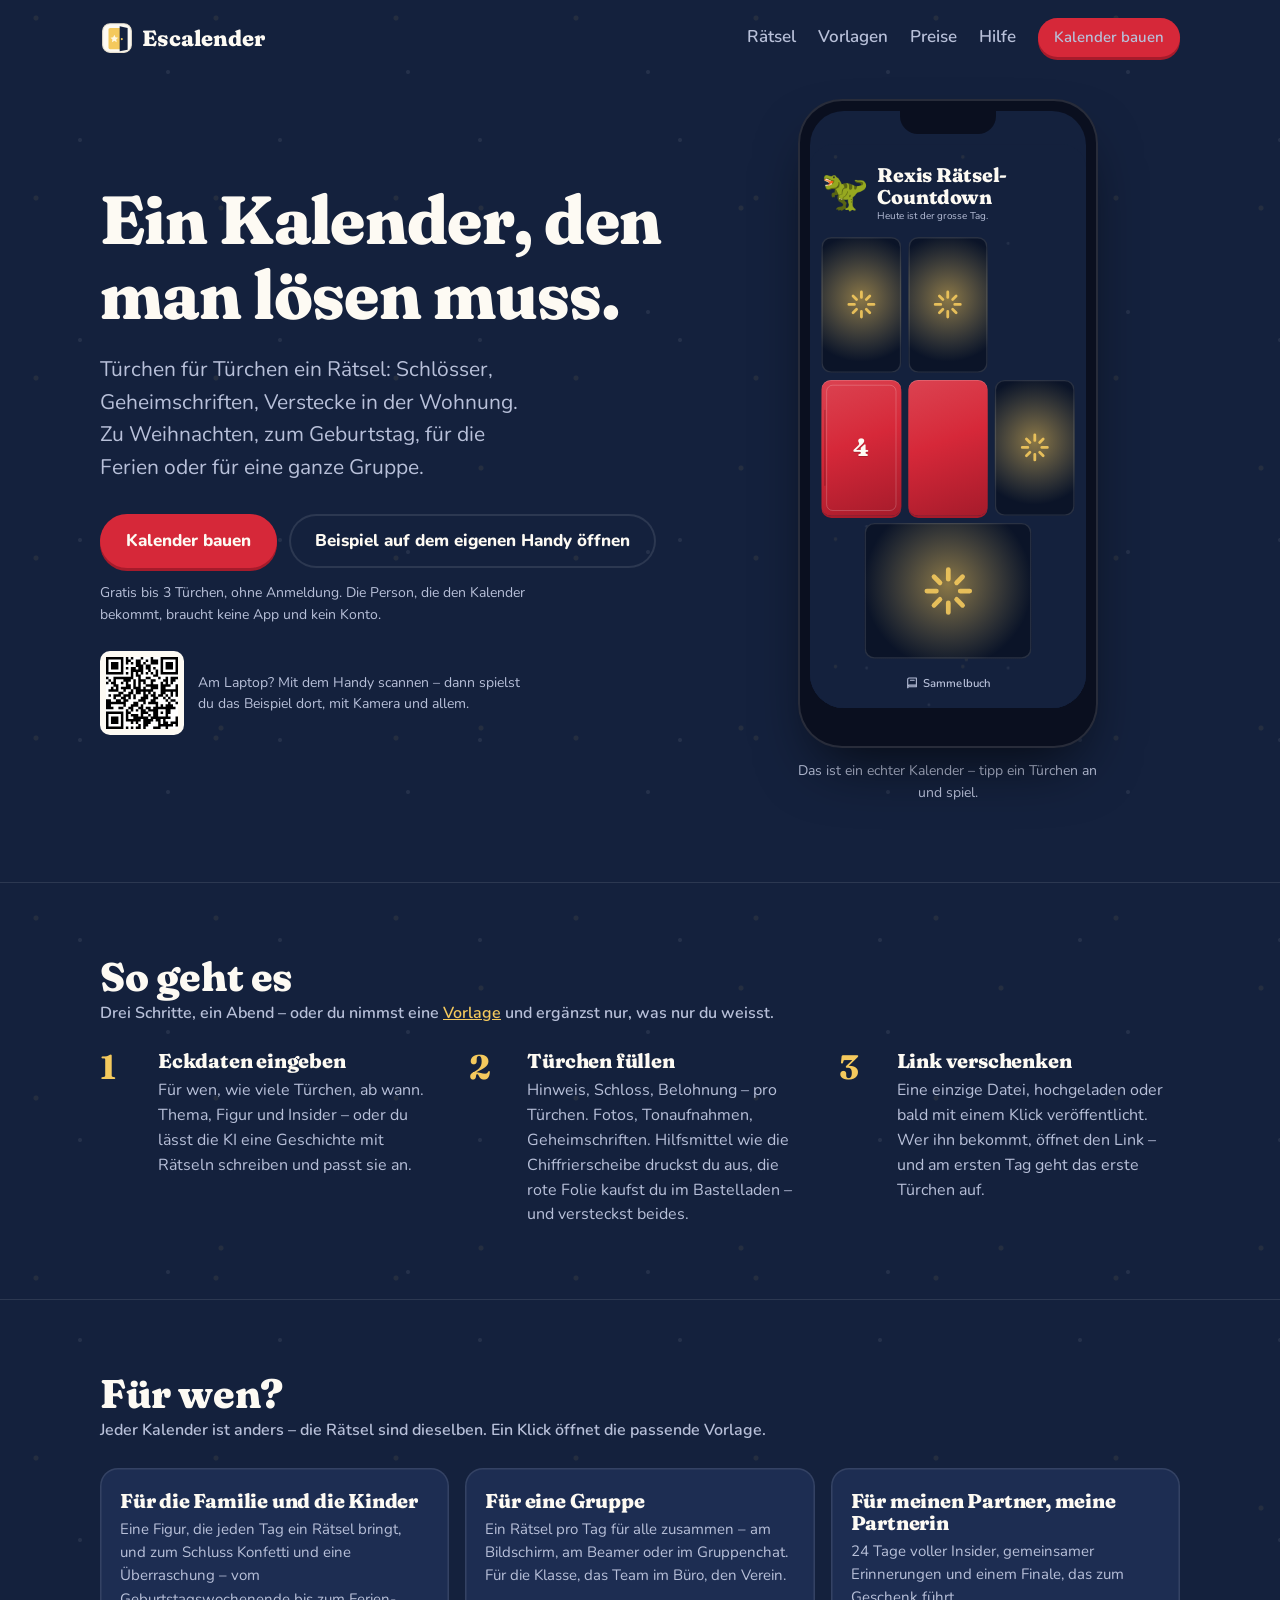
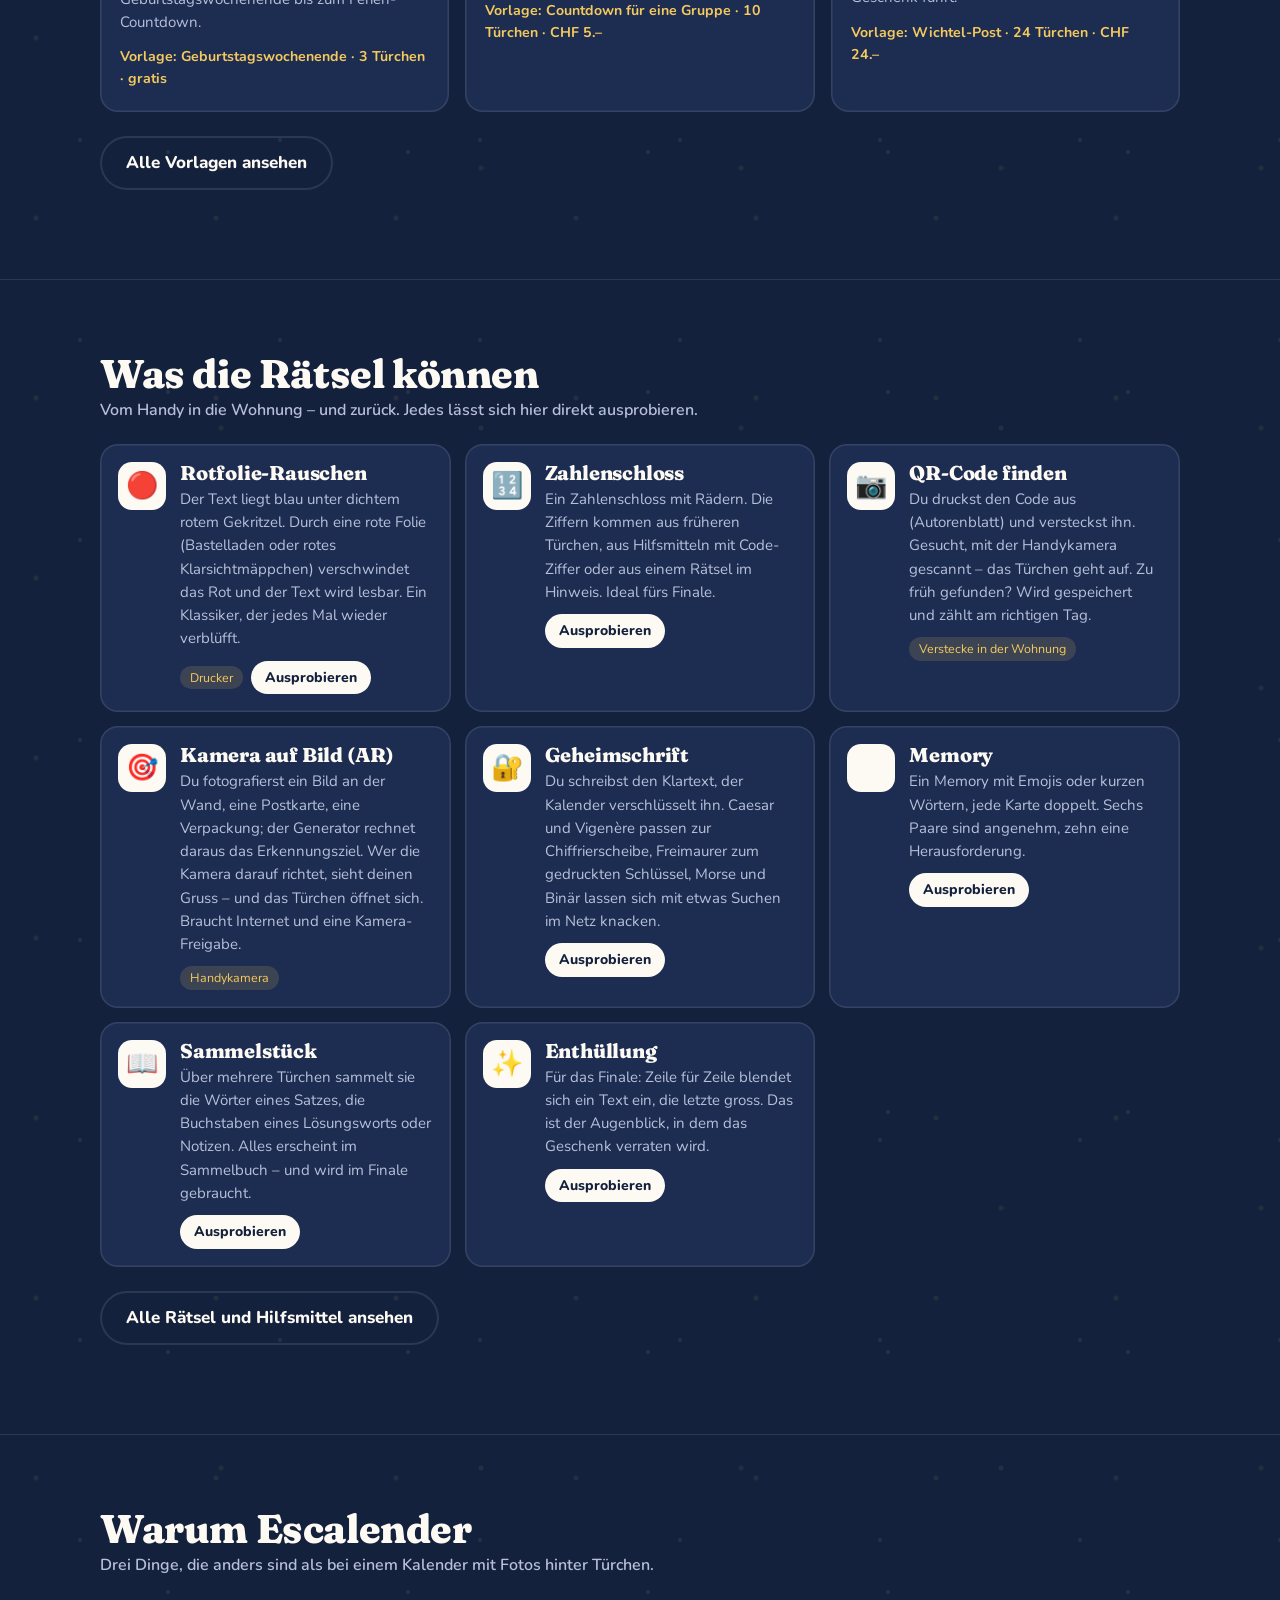
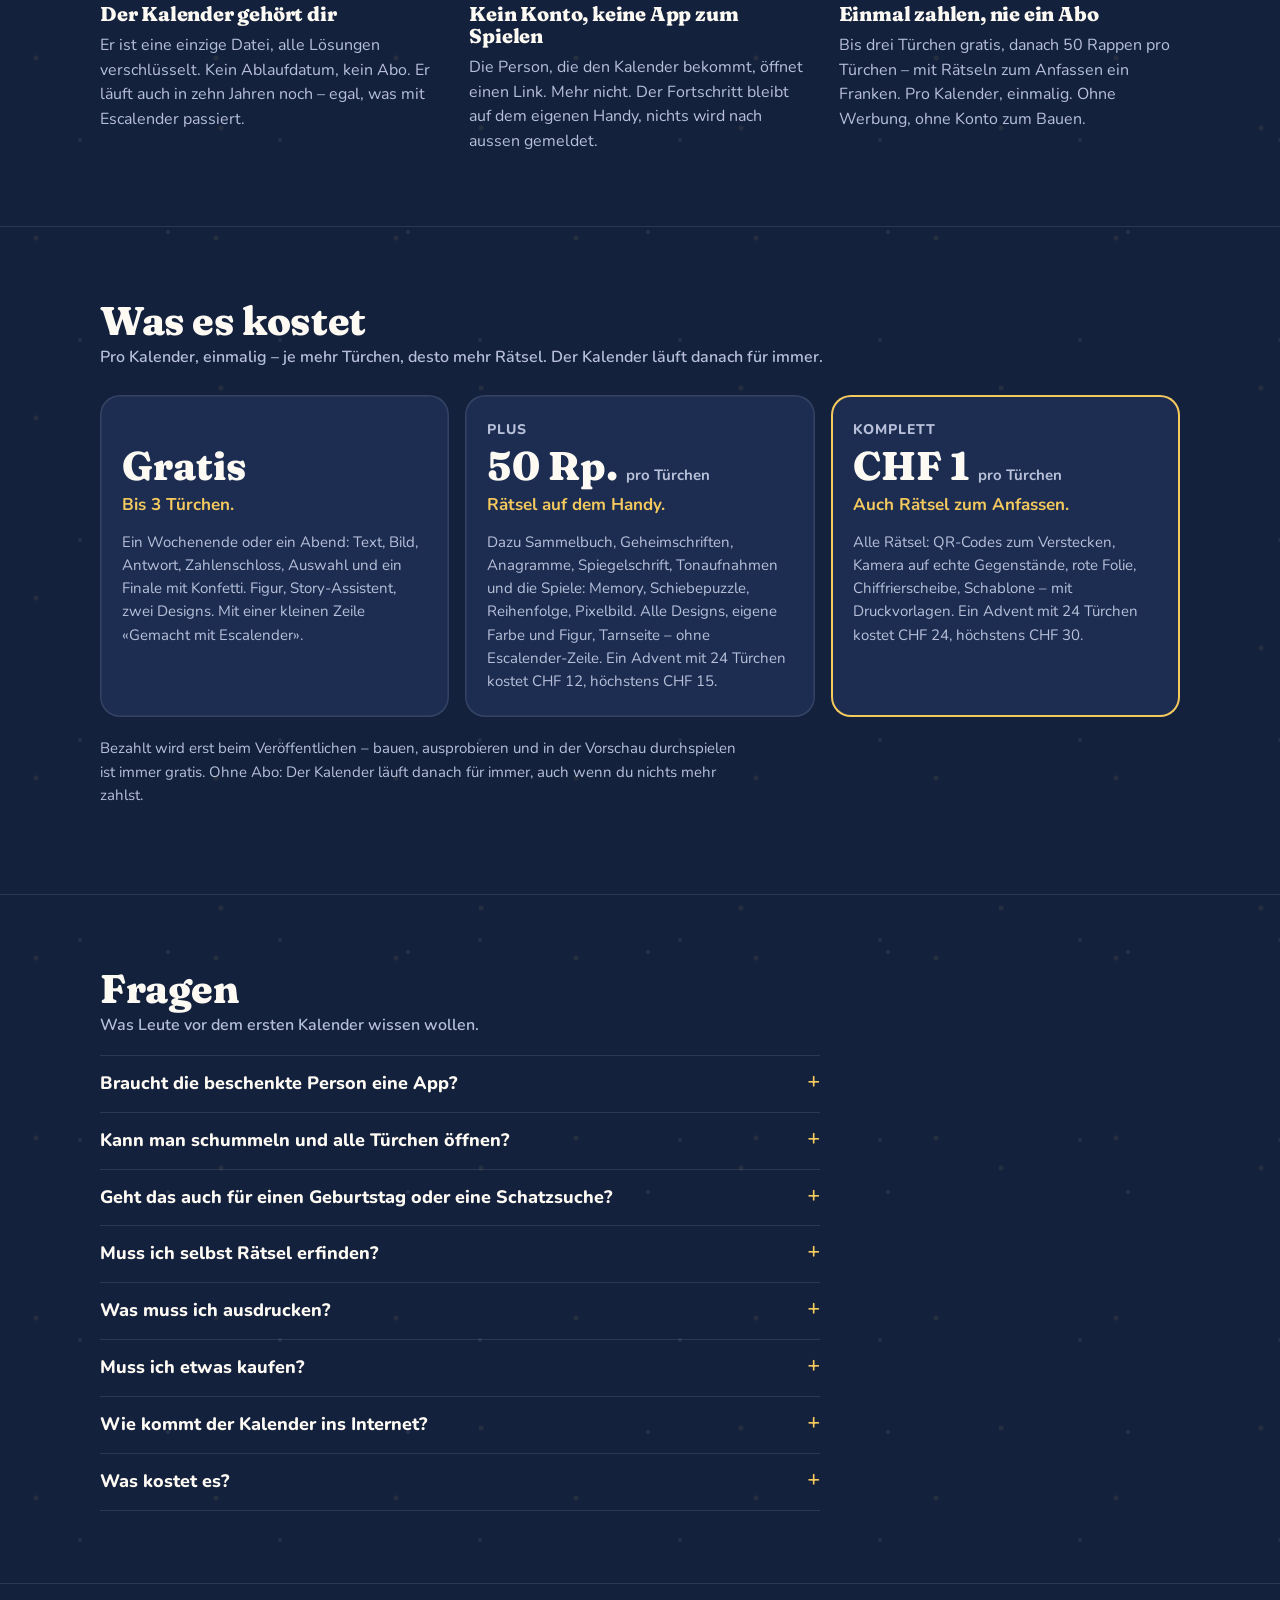
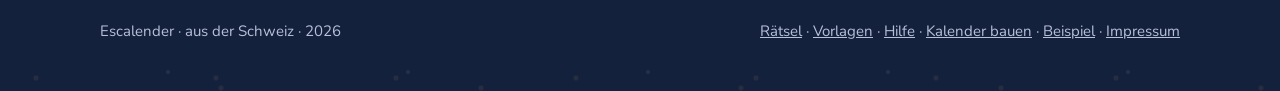
==== commit c88e0194: "Add files via upload" ====
--- a/index.html
+++ b/index.html
@@ -57,8 +57,8 @@
     <h2>Für wen?<span>Jeder Kalender ist anders – die Rätsel sind dieselben. Ein Klick öffnet die passende Vorlage.</span></h2>
     <div class="wen">
       <a href="bauen/?vorlage=geburtstagswochenende"><h3>Für die Familie und die Kinder</h3><p>Eine Figur, die jeden Tag ein Rätsel bringt, und zum Schluss Konfetti und eine Überraschung – vom Geburtstagswochenende bis zum Ferien-Countdown.</p><small>Vorlage: Geburtstags­wochenende · 3 Türchen · gratis</small></a>
-      <a href="bauen/?vorlage=gruppen-countdown"><h3>Für eine Gruppe</h3><p>Ein Rätsel pro Tag für alle zusammen – am Bildschirm, am Beamer oder im Gruppenchat. Für die Klasse, das Team im Büro, den Verein.</p><small>Vorlage: Countdown für eine Gruppe · 10 Türchen · CHF 5</small></a>
-      <a href="bauen/?vorlage=wichtel-post"><h3>Für meinen Partner, meine Partnerin</h3><p>24 Tage voller Insider, gemeinsamer Erinnerungen und einem Finale, das zum Geschenk führt.</p><small>Vorlage: Wichtel-Post · 24 Türchen · CHF 24</small></a>
+      <a href="bauen/?vorlage=gruppen-countdown"><h3>Für eine Gruppe</h3><p>Ein Rätsel pro Tag für alle zusammen – am Bildschirm, am Beamer oder im Gruppenchat. Für die Klasse, das Team im Büro, den Verein.</p><small>Vorlage: Countdown für eine Gruppe · 10 Türchen · CHF 5.–</small></a>
+      <a href="bauen/?vorlage=wichtel-post"><h3>Für meinen Partner, meine Partnerin</h3><p>24 Tage voller Insider, gemeinsamer Erinnerungen und einem Finale, das zum Geschenk führt.</p><small>Vorlage: Wichtel-Post · 24 Türchen · CHF 24.–</small></a>
     </div>
     <p class="mehr"><a class="knopf leise" href="vorlagen/">Alle Vorlagen ansehen</a></p>
   </div>
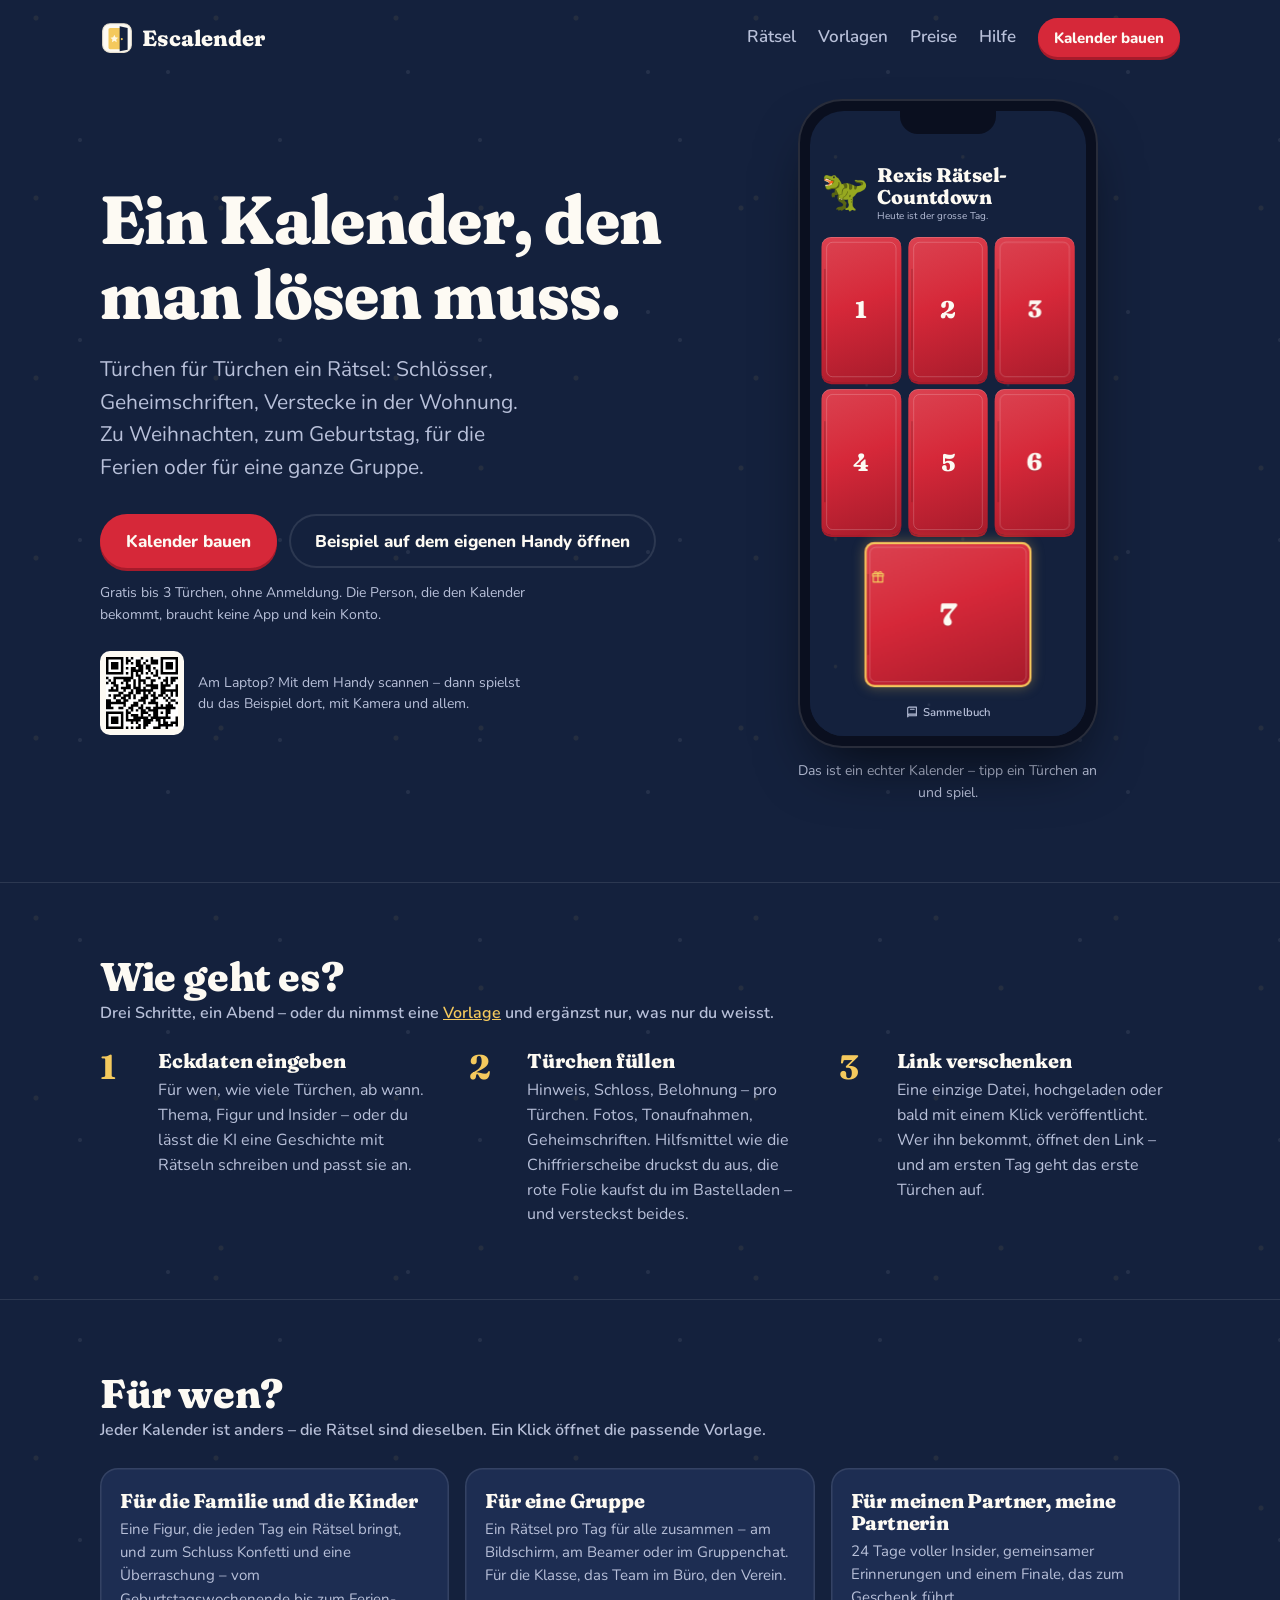
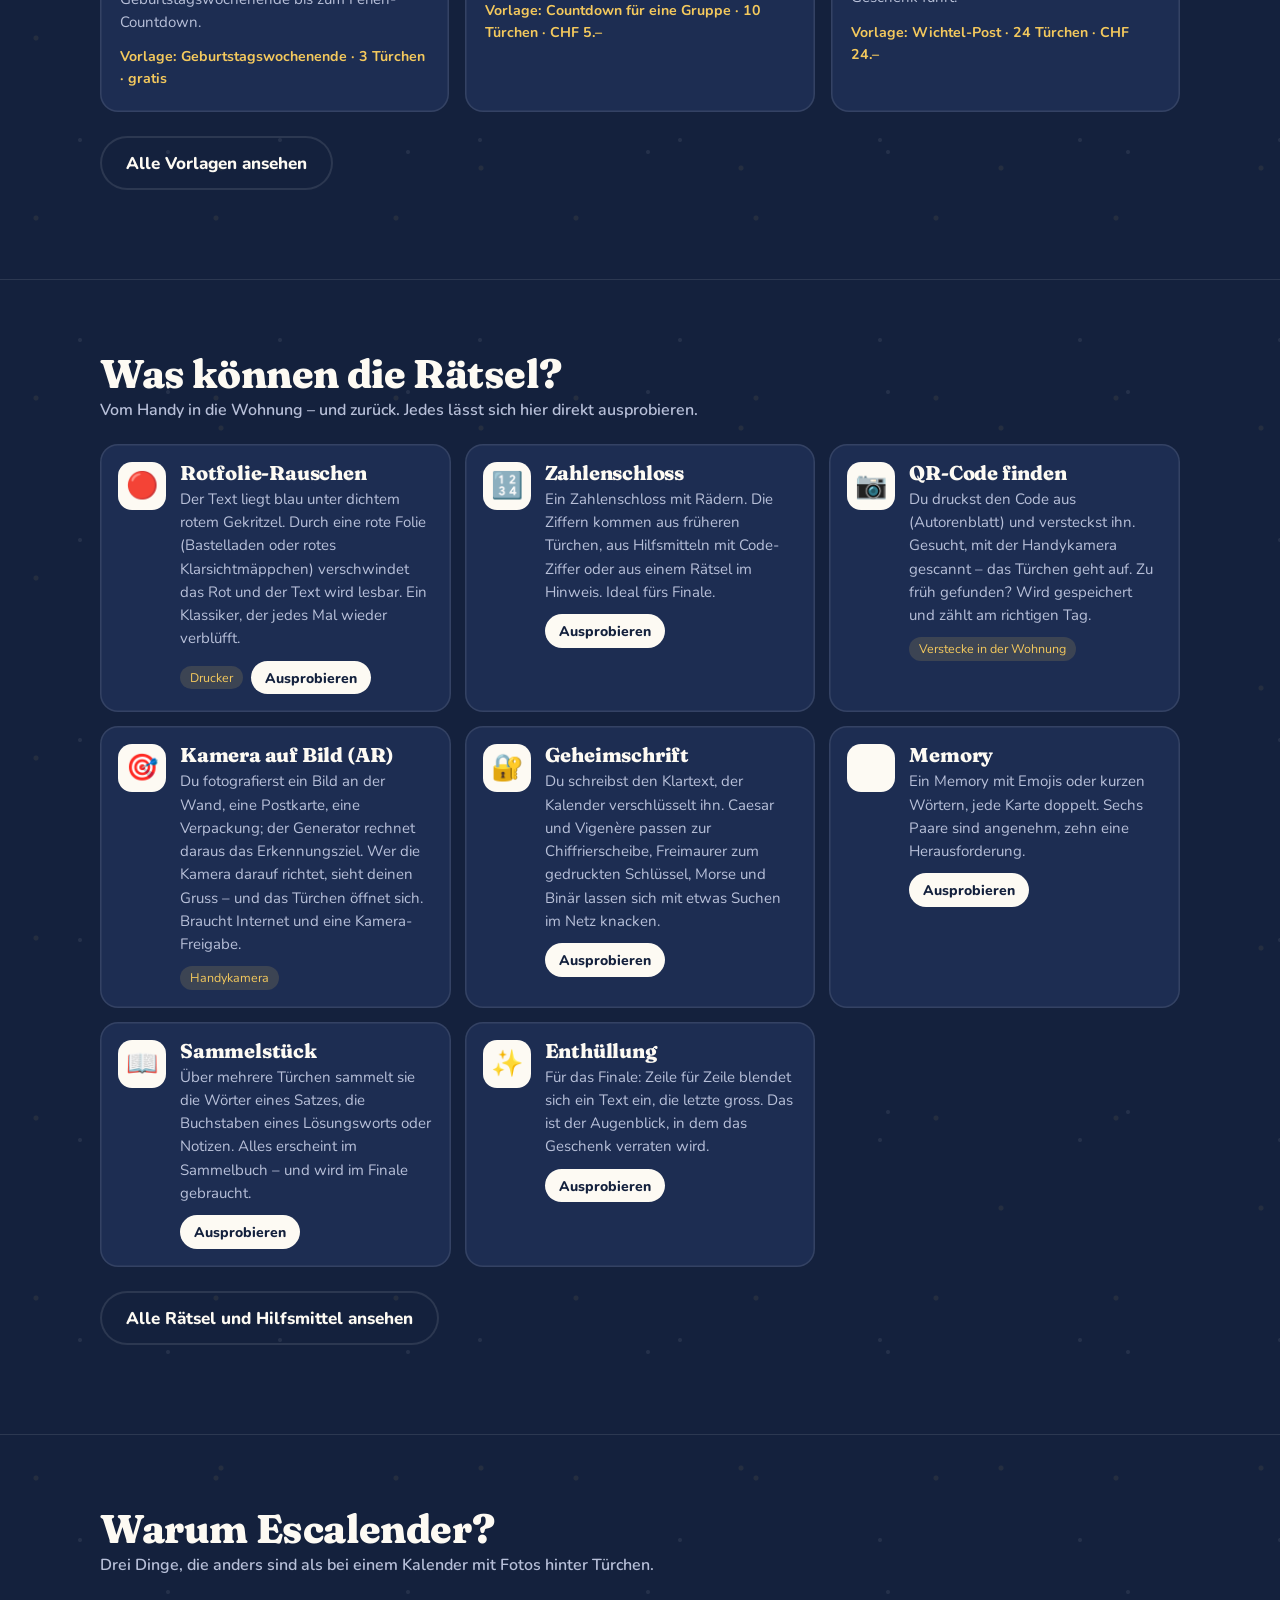
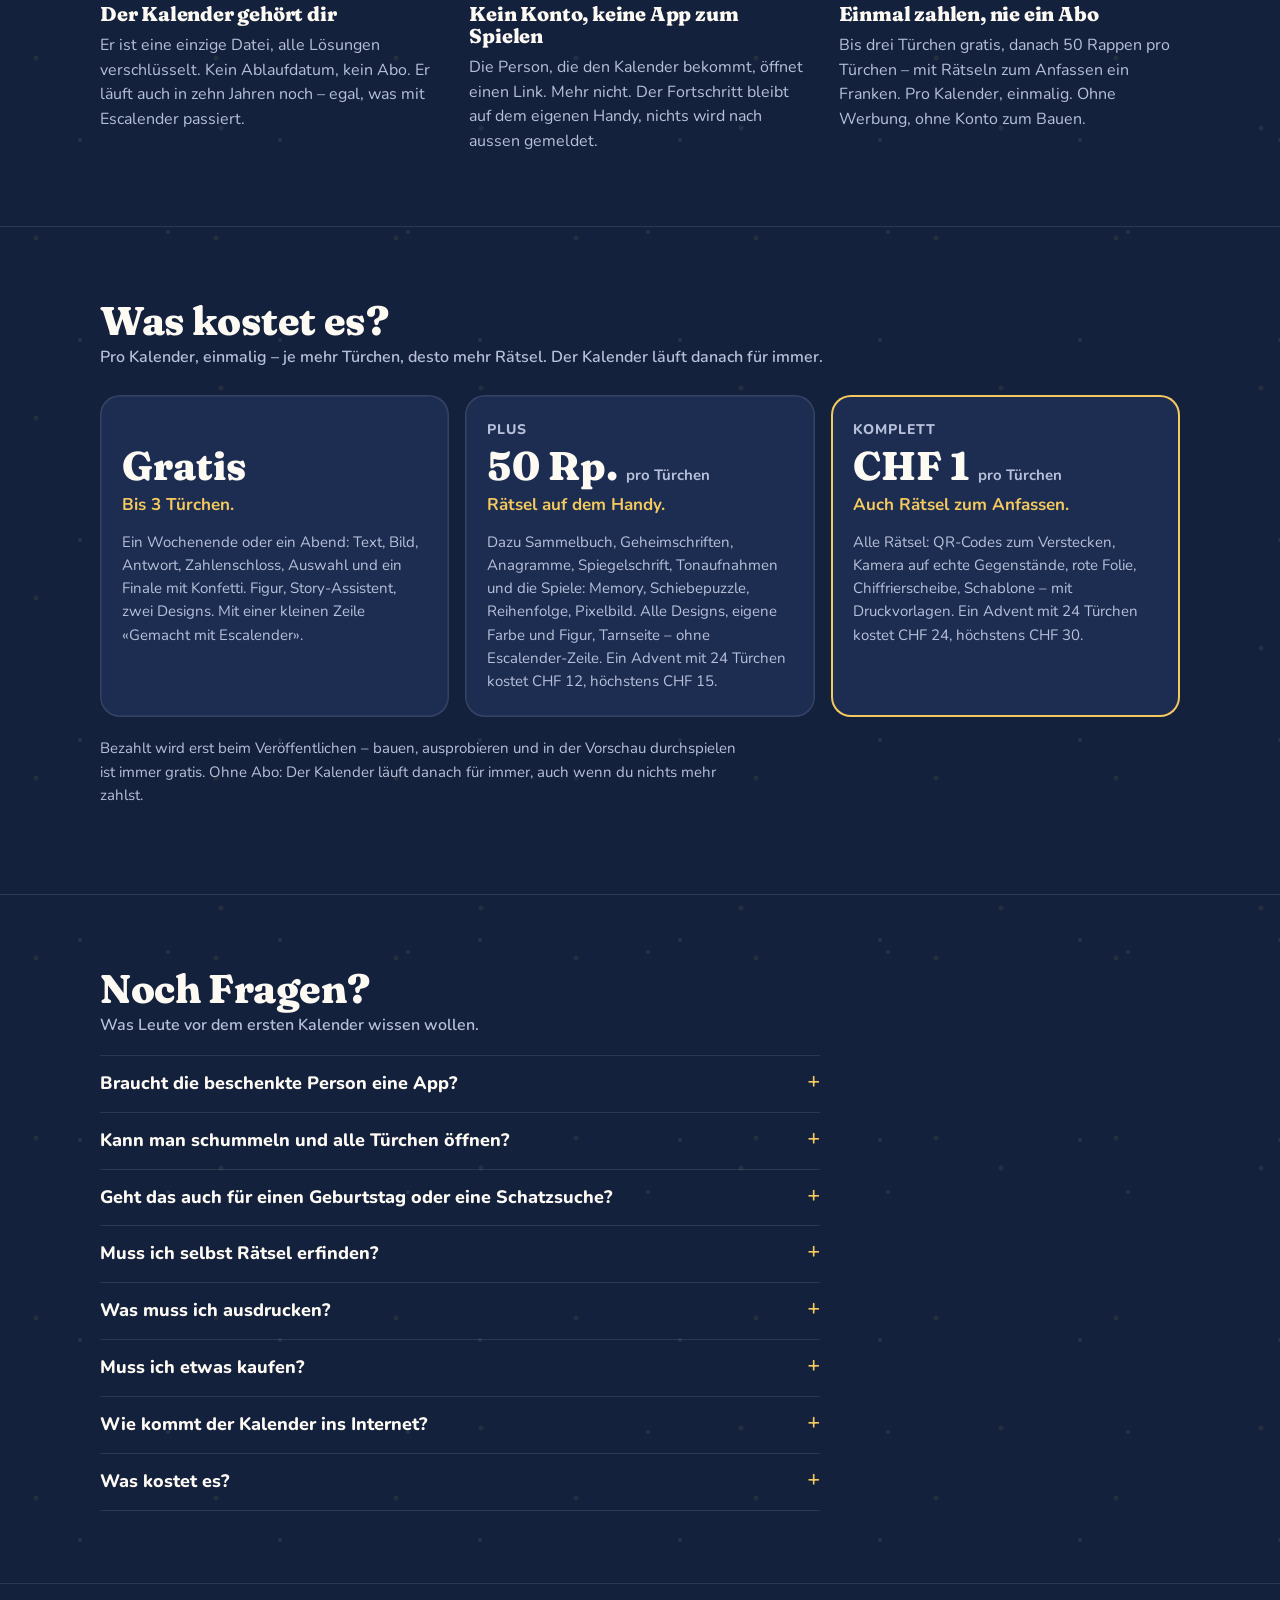
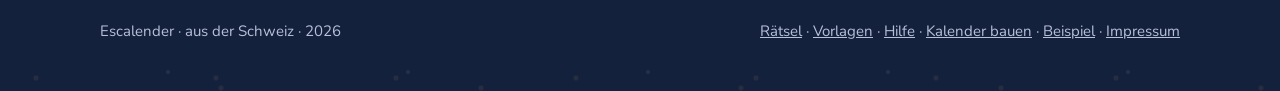
==== commit ac40fb66: "Add files via upload" ====
--- a/index.html
+++ b/index.html
@@ -43,7 +43,7 @@
 
 <section id="so">
   <div class="innen">
-    <h2>So geht es<span>Drei Schritte, ein Abend – oder du nimmst eine <a href="vorlagen/">Vorlage</a> und ergänzst nur, was nur du weisst.</span></h2>
+    <h2>Wie geht es?<span>Drei Schritte, ein Abend – oder du nimmst eine <a href="vorlagen/">Vorlage</a> und ergänzst nur, was nur du weisst.</span></h2>
     <div class="schritte">
       <div class="schritt"><b>1</b><div><h3>Eckdaten eingeben</h3><p>Für wen, wie viele Türchen, ab wann. Thema, Figur und Insider – oder du lässt die KI eine Geschichte mit Rätseln schreiben und passt sie an.</p></div></div>
       <div class="schritt"><b>2</b><div><h3>Türchen füllen</h3><p>Hinweis, Schloss, Belohnung – pro Türchen. Fotos, Tonaufnahmen, Geheimschriften. Hilfsmittel wie die Chiffrierscheibe druckst du aus, die rote Folie kaufst du im Bastelladen – und versteckst beides.</p></div></div>
@@ -66,7 +66,7 @@
 
 <section id="raetsel">
   <div class="innen">
-    <h2>Was die Rätsel können<span>Vom Handy in die Wohnung – und zurück. Jedes lässt sich hier direkt ausprobieren.</span></h2>
+    <h2>Was können die Rätsel?<span>Vom Handy in die Wohnung – und zurück. Jedes lässt sich hier direkt ausprobieren.</span></h2>
     <div class="karten"><article class="karte"><div class="karte-icon">🔴</div><div class="karte-text"><h3>Rotfolie-Rauschen</h3><p>Der Text liegt blau unter dichtem rotem Gekritzel. Durch eine rote Folie (Bastelladen oder rotes Klarsichtmäppchen) verschwindet das Rot und der Text wird lesbar. Ein Klassiker, der jedes Mal wieder verblüfft.</p><div class="karte-fuss"><span class="tag">Drucker</span><button class="probe" data-tuer="2">Ausprobieren</button></div></div></article><article class="karte"><div class="karte-icon">🔢</div><div class="karte-text"><h3>Zahlenschloss</h3><p>Ein Zahlenschloss mit Rädern. Die Ziffern kommen aus früheren Türchen, aus Hilfsmitteln mit Code-Ziffer oder aus einem Rätsel im Hinweis. Ideal fürs Finale.</p><div class="karte-fuss"><button class="probe" data-tuer="7">Ausprobieren</button></div></div></article><article class="karte"><div class="karte-icon">📷</div><div class="karte-text"><h3>QR-Code finden</h3><p>Du druckst den Code aus (Autorenblatt) und versteckst ihn. Gesucht, mit der Handykamera gescannt – das Türchen geht auf. Zu früh gefunden? Wird gespeichert und zählt am richtigen Tag.</p><div class="karte-fuss"><span class="tag">Verstecke in der Wohnung</span></div></div></article><article class="karte"><div class="karte-icon">🎯</div><div class="karte-text"><h3>Kamera auf Bild (AR)</h3><p>Du fotografierst ein Bild an der Wand, eine Postkarte, eine Verpackung; der Generator rechnet daraus das Erkennungsziel. Wer die Kamera darauf richtet, sieht deinen Gruss – und das Türchen öffnet sich. Braucht Internet und eine Kamera-Freigabe.</p><div class="karte-fuss"><span class="tag">Handykamera</span></div></div></article><article class="karte"><div class="karte-icon">🔐</div><div class="karte-text"><h3>Geheimschrift</h3><p>Du schreibst den Klartext, der Kalender verschlüsselt ihn. Caesar und Vigenère passen zur Chiffrierscheibe, Freimaurer zum gedruckten Schlüssel, Morse und Binär lassen sich mit etwas Suchen im Netz knacken.</p><div class="karte-fuss"><button class="probe" data-tuer="4">Ausprobieren</button></div></div></article><article class="karte"><div class="karte-icon">🃏</div><div class="karte-text"><h3>Memory</h3><p>Ein Memory mit Emojis oder kurzen Wörtern, jede Karte doppelt. Sechs Paare sind angenehm, zehn eine Herausforderung.</p><div class="karte-fuss"><button class="probe" data-tuer="11">Ausprobieren</button></div></div></article><article class="karte"><div class="karte-icon">📖</div><div class="karte-text"><h3>Sammelstück</h3><p>Über mehrere Türchen sammelt sie die Wörter eines Satzes, die Buchstaben eines Lösungsworts oder Notizen. Alles erscheint im Sammelbuch – und wird im Finale gebraucht.</p><div class="karte-fuss"><button class="probe" data-tuer="16">Ausprobieren</button></div></div></article><article class="karte"><div class="karte-icon">✨</div><div class="karte-text"><h3>Enthüllung</h3><p>Für das Finale: Zeile für Zeile blendet sich ein Text ein, die letzte gross. Das ist der Augenblick, in dem das Geschenk verraten wird.</p><div class="karte-fuss"><button class="probe" data-tuer="14">Ausprobieren</button></div></div></article></div>
     <p class="mehr"><a class="knopf leise" href="raetsel/">Alle Rätsel und Hilfsmittel ansehen</a></p>
   </div>
@@ -74,7 +74,7 @@
 
 <section id="warum">
   <div class="innen">
-    <h2>Warum Escalender<span>Drei Dinge, die anders sind als bei einem Kalender mit Fotos hinter Türchen.</span></h2>
+    <h2>Warum Escalender?<span>Drei Dinge, die anders sind als bei einem Kalender mit Fotos hinter Türchen.</span></h2>
     <div class="versprechen">
       <div><h3>Der Kalender gehört dir</h3><p>Er ist eine einzige Datei, alle Lösungen verschlüsselt. Kein Ablaufdatum, kein Abo. Er läuft auch in zehn Jahren noch – egal, was mit Escalender passiert.</p></div>
       <div><h3>Kein Konto, keine App zum Spielen</h3><p>Die Person, die den Kalender bekommt, öffnet einen Link. Mehr nicht. Der Fortschritt bleibt auf dem eigenen Handy, nichts wird nach aussen gemeldet.</p></div>
@@ -85,7 +85,7 @@
 
 <section id="preise">
   <div class="innen">
-    <h2>Was es kostet<span>Pro Kalender, einmalig – je mehr Türchen, desto mehr Rätsel. Der Kalender läuft danach für immer.</span></h2>
+    <h2>Was kostet es?<span>Pro Kalender, einmalig – je mehr Türchen, desto mehr Rätsel. Der Kalender läuft danach für immer.</span></h2>
     <div class="preise"><div class="preis stufe-gratis"><span class="preis-name">Gratis</span><span class="preis-betrag">Gratis</span><span class="preis-satz">Bis 3 Türchen.</span><p>Ein Wochenende oder ein Abend: Text, Bild, Antwort, Zahlenschloss, Auswahl und ein Finale mit Konfetti. Figur, Story-Assistent, zwei Designs. Mit einer kleinen Zeile «Gemacht mit Escalender».</p></div><div class="preis stufe-kalender"><span class="preis-name">Plus</span><span class="preis-betrag">50 Rp. <small>pro Türchen</small></span><span class="preis-satz">Rätsel auf dem Handy.</span><p>Dazu Sammelbuch, Geheimschriften, Anagramme, Spiegelschrift, Tonaufnahmen und die Spiele: Memory, Schiebepuzzle, Reihenfolge, Pixelbild. Alle Designs, eigene Farbe und Figur, Tarnseite – ohne Escalender-Zeile. Ein Advent mit 24 Türchen kostet CHF 12, höchstens CHF 15.</p></div><div class="preis stufe-alles"><span class="preis-name">Komplett</span><span class="preis-betrag">CHF 1 <small>pro Türchen</small></span><span class="preis-satz">Auch Rätsel zum Anfassen.</span><p>Alle Rätsel: QR-Codes zum Verstecken, Kamera auf echte Gegenstände, rote Folie, Chiffrierscheibe, Schablone – mit Druckvorlagen. Ein Advent mit 24 Türchen kostet CHF 24, höchstens CHF 30.</p></div></div>
     <p class="preis-hinweis">Bezahlt wird erst beim Veröffentlichen – bauen, ausprobieren und in der Vorschau durchspielen ist immer gratis. Ohne Abo: Der Kalender läuft danach für immer, auch wenn du nichts mehr zahlst.</p>
   </div>
@@ -93,7 +93,7 @@
 
 <section id="fragen">
   <div class="innen">
-    <h2>Fragen<span>Was Leute vor dem ersten Kalender wissen wollen.</span></h2>
+    <h2>Noch Fragen?<span>Was Leute vor dem ersten Kalender wissen wollen.</span></h2>
     <div class="fragen">
       <details><summary>Braucht die beschenkte Person eine App?</summary><p>Nein. Der Kalender ist eine Webseite, die auf jedem Handy im Browser läuft. Sie oder er bekommt einen Link, das ist alles. Der Fortschritt wird auf dem Handy gespeichert.</p></details>
       <details><summary>Kann man schummeln und alle Türchen öffnen?</summary><p>Nein. Die Türchen sind verschlüsselt und werden erst am richtigen Tag entschlüsselt – die Uhr am Handy verstellen hilft nicht, weil das Datum vom Server kommt. Auch wer die Datei öffnet und hineinschaut, findet keine Lösungen.</p></details>
--- a/site.css
+++ b/site.css
@@ -33,14 +33,15 @@
 .kopf nav { display: flex; gap: 6px 22px; flex-wrap: wrap; align-items: center; }
 .kopf nav a { color: var(--leise); text-decoration: none; font-weight: 600; }
 .kopf nav a:hover, .kopf nav a[aria-current] { color: var(--creme); }
+.kopf nav a.knopf { color: var(--creme); font-weight: 800; }
 
 /* Knöpfe */
-.knopf { display: inline-flex; align-items: center; gap: 8px; border: 0; border-radius: 999px; padding: 14px 26px; font: inherit; font-weight: 800; font-size: 17px; cursor: pointer; text-decoration: none;
+.knopf { display: inline-flex; align-items: center; gap: 8px; border: 0; border-radius: 999px; padding: 15px 26px 13px; font: inherit; font-weight: 800; font-size: 17px; cursor: pointer; text-decoration: none;
   background: var(--rot); color: var(--creme); box-shadow: 0 3px 0 var(--rot-dunkel); transition: transform .08s; }
 .knopf:active { transform: translateY(2px); box-shadow: 0 1px 0 var(--rot-dunkel); }
 .knopf.leise { background: transparent; color: var(--creme); box-shadow: inset 0 0 0 2px var(--linie); }
 .knopf.leise:hover { box-shadow: inset 0 0 0 2px rgba(255,255,255,.3); }
-.knopf.klein { padding: 8px 16px; font-size: 15px; }
+.knopf.klein { padding: 8.5px 16px 7.5px; font-size: 15px; }
 
 /* Hero: Text links, das spielbare Handy rechts */
 .hero { padding: 24px 0 64px; }
@@ -51,7 +52,7 @@
 .telefon { justify-self: center; position: relative; width: 300px; max-width: 100%; }
 .telefon .rahmen { position: relative; width: 100%; aspect-ratio: 390 / 844; border-radius: 44px; background: #0a0f1f; padding: 12px; box-shadow: 0 30px 60px -20px rgba(0,0,0,.7), inset 0 0 0 2px rgba(255,255,255,.12); }
 .telefon .rahmen::before { content: ''; position: absolute; top: 12px; left: 50%; transform: translateX(-50%); width: 32%; aspect-ratio: 110 / 26; background: #0a0f1f; border-radius: 0 0 18px 18px; z-index: 2; }
-.telefon iframe { width: 390px; height: 844px; border: 0; border-radius: 34px; background: var(--nacht); transform-origin: top left; }
+.telefon iframe { width: 390px; height: 844px; border: 0; display: block; background: transparent; transform-origin: top left; }
 .telefon .glas { position: absolute; inset: 12px; border-radius: 34px; overflow: hidden; background: #0b1428; }
 .telefon .tipp { text-align: center; color: var(--leise); font-size: 14px; margin-top: 12px; }
 
@@ -85,7 +86,7 @@
 .karte p { color: var(--leise); font-size: 15px; margin: 0 0 10px; }
 .karte-fuss { display: flex; gap: 8px; flex-wrap: wrap; align-items: center; }
 .tag { font-size: 12.5px; border-radius: 999px; padding: 2px 10px; background: rgba(244,201,93,.14); color: var(--gold); }
-.probe { border: 0; border-radius: 999px; padding: 6px 14px; font: inherit; font-weight: 800; font-size: 14px; background: var(--creme); color: var(--nacht); cursor: pointer; }
+.probe { border: 0; border-radius: 999px; padding: 7px 14px 5px; font: inherit; font-weight: 800; font-size: 14px; background: var(--creme); color: var(--nacht); cursor: pointer; }
 .probe:hover { background: #fff; }
 .mehr { margin-top: 24px; }
 
@@ -108,7 +109,7 @@
 .fach { padding: 48px 0; }
 .fach + .fach { border-top: 1px solid var(--linie); }
 .katalog-kopf { padding-top: 36px; padding-bottom: 8px; }   /* nur oben/unten – seitlich kommt von .innen */
-.katalog-kopf p { color: var(--leise); font-size: 19px; max-width: 54ch; }
+.katalog-kopf p { color: var(--leise); font-size: 19px; max-width: 70ch; }
 .sprung { display: flex; gap: 8px; flex-wrap: wrap; margin-top: 16px; }
 .sprung a { text-decoration: none; color: var(--creme); background: var(--nacht2); border-radius: 999px; padding: 6px 14px; font-weight: 700; font-size: 15px; box-shadow: inset 0 0 0 1.5px var(--linie); }
 
@@ -145,7 +146,7 @@
 .vorlage p { color: var(--leise); font-size: 15.5px; margin: 0; }
 .vorlage .fakten { display: flex; gap: 8px; flex-wrap: wrap; }
 .vorlage .knoepfe { display: flex; gap: 10px; flex-wrap: wrap; margin-top: auto; padding-top: 10px; }
-.vorlage .knopf { padding: 10px 18px; font-size: 15px; }
+.vorlage .knopf { padding: 11px 18px 9px; font-size: 15px; }
 
 /* Hilfe */
 .hilfe p { color: var(--leise); max-width: 72ch; }
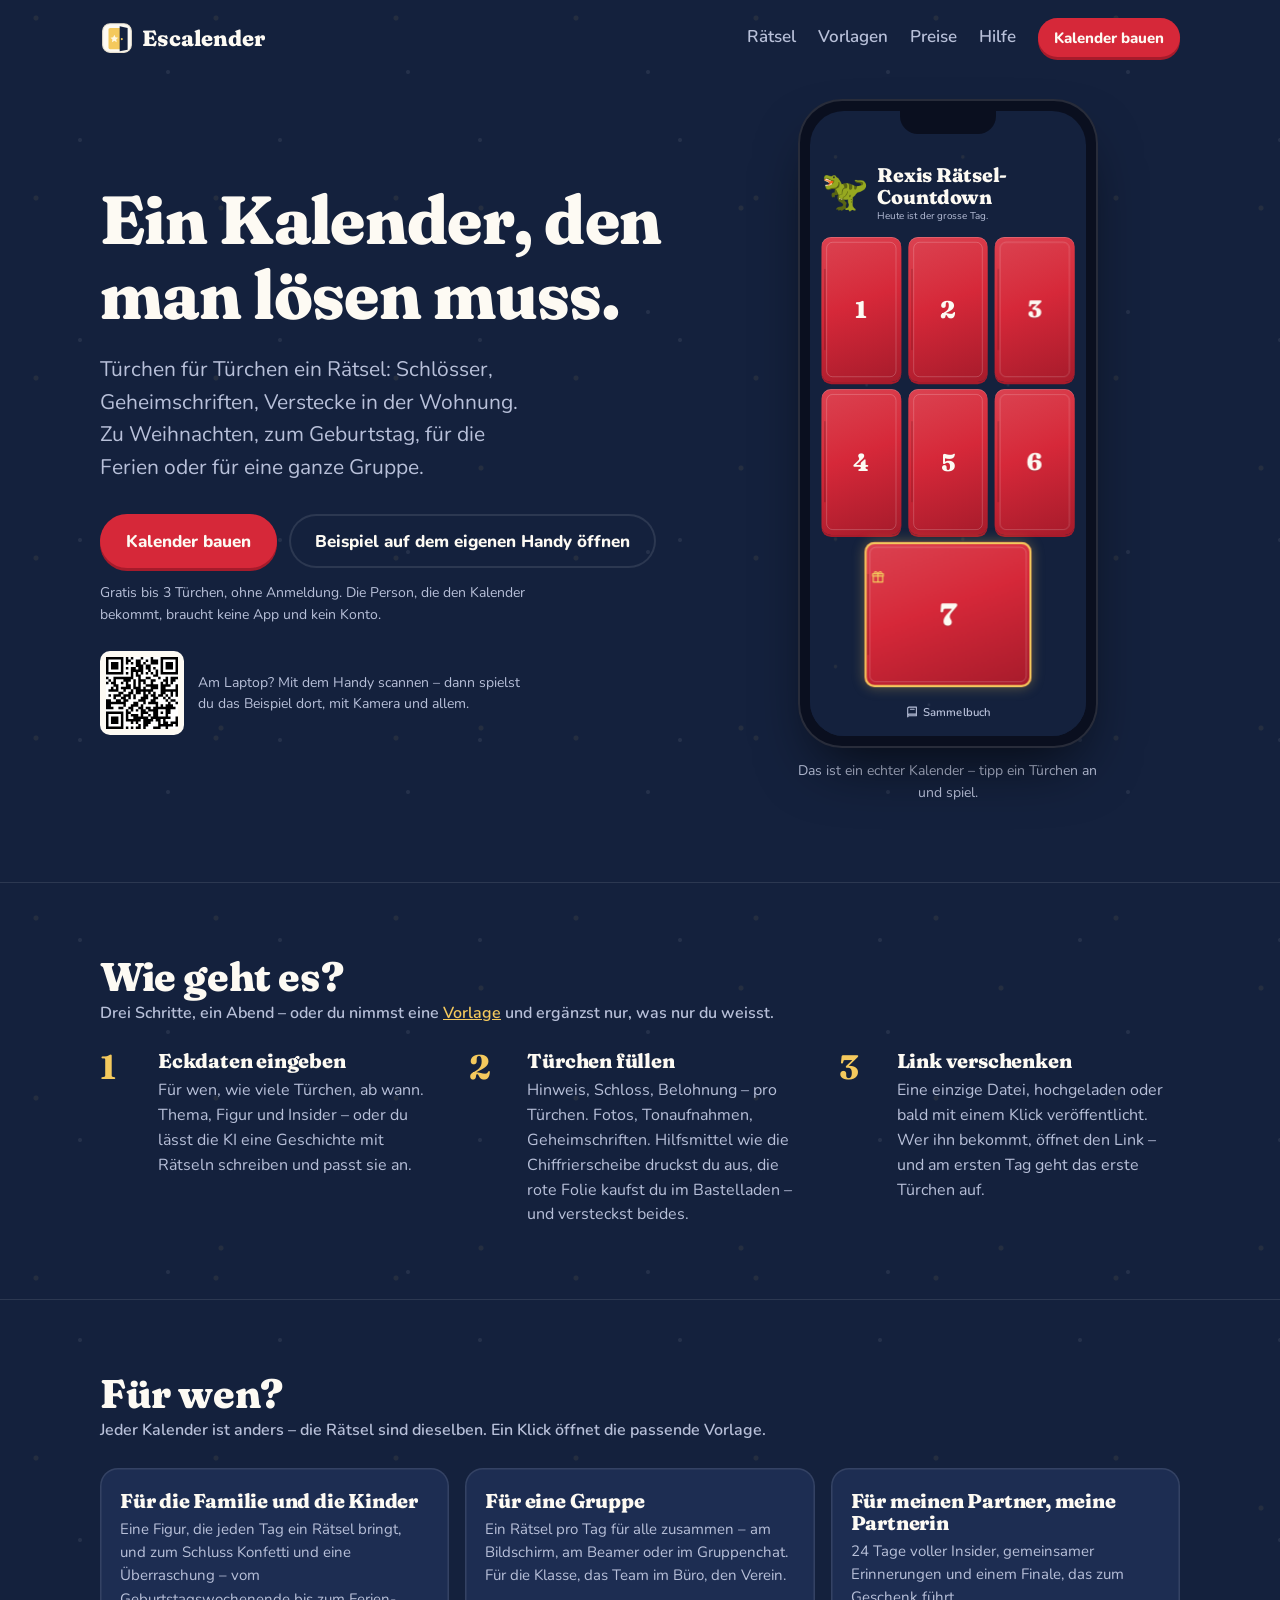
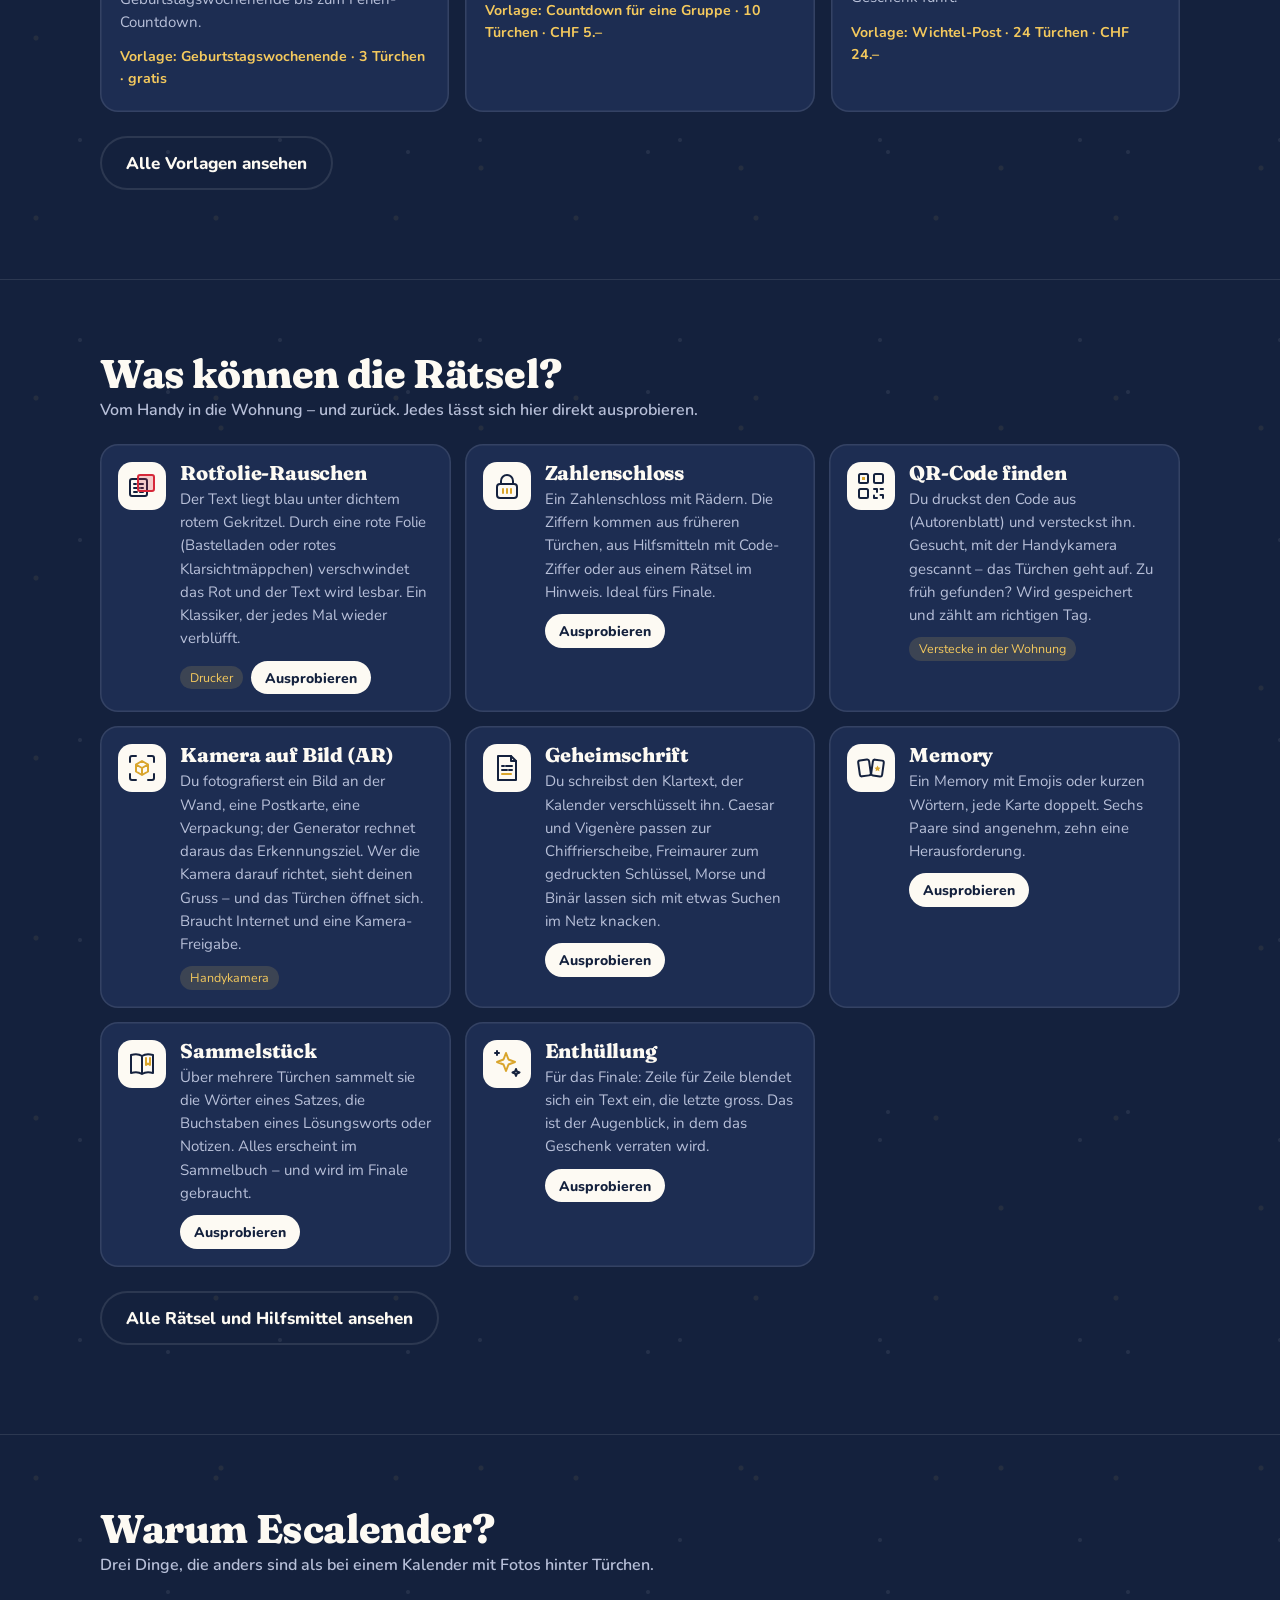
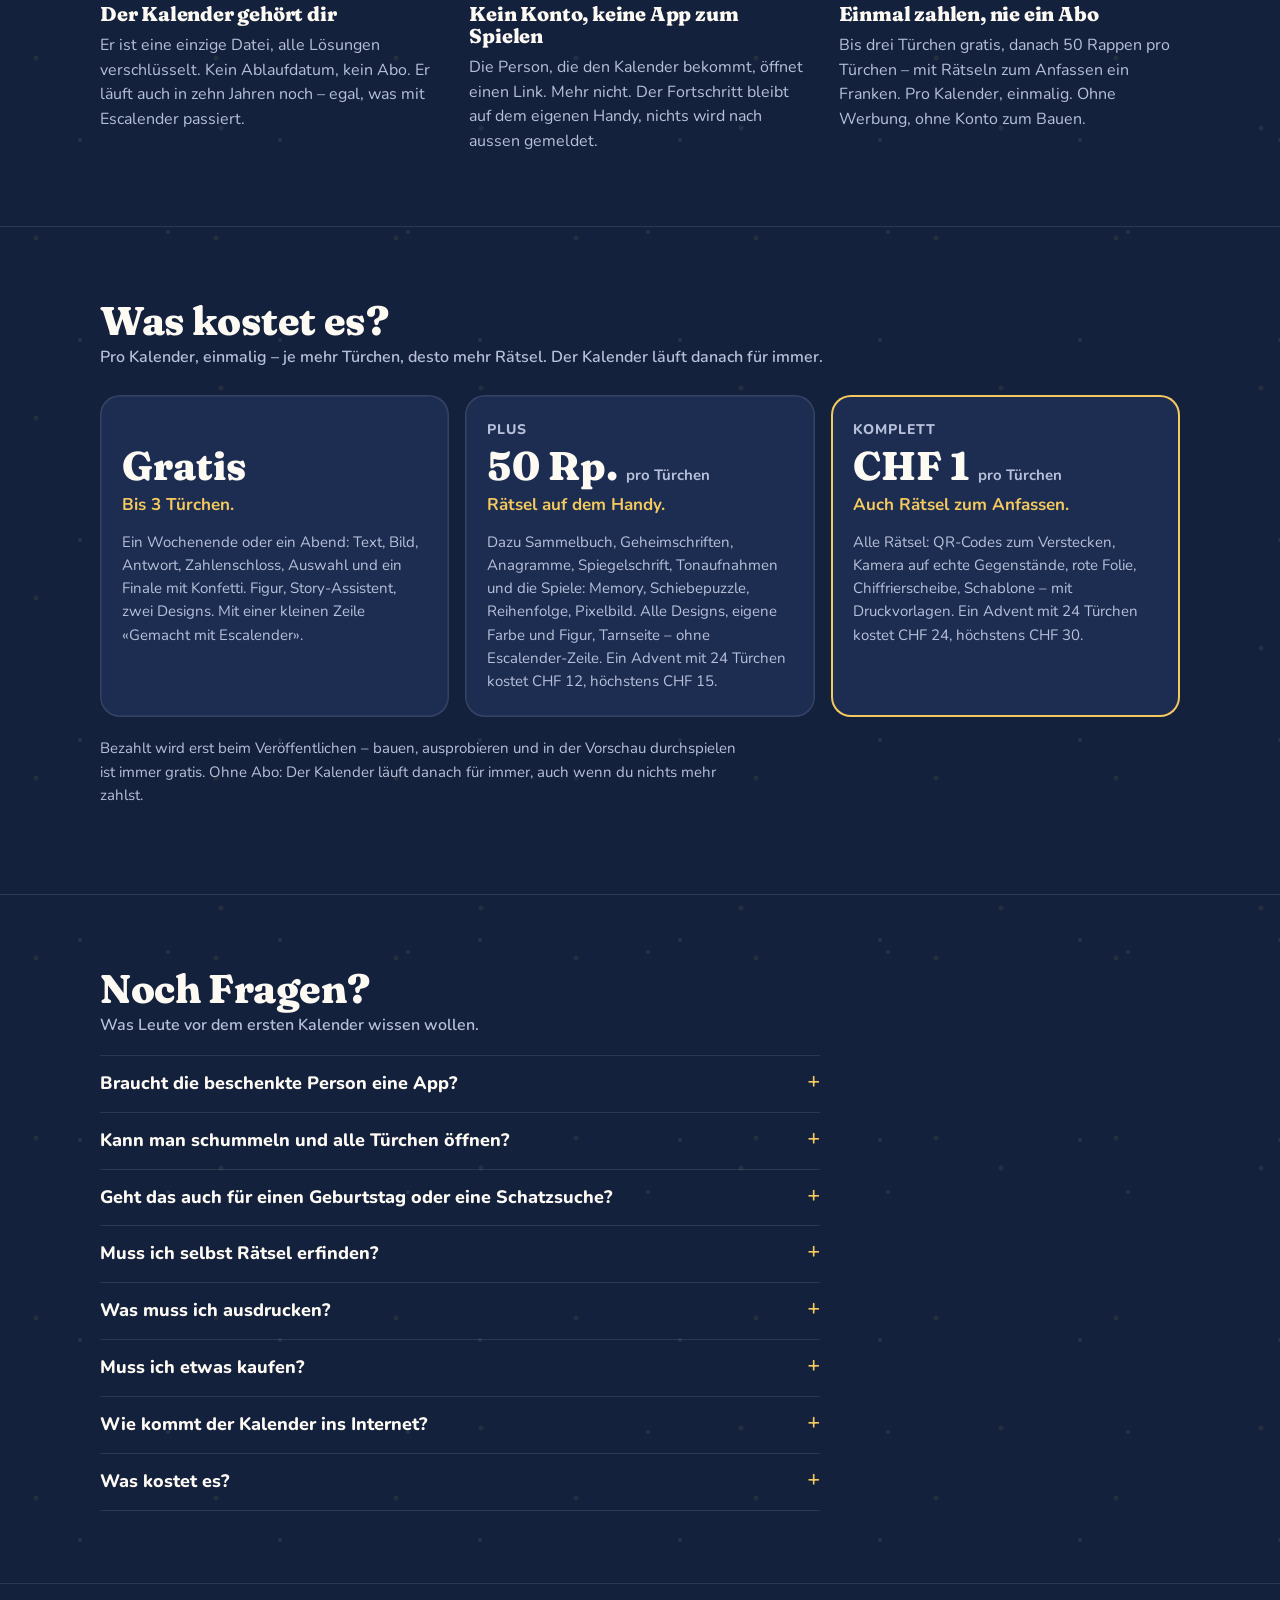
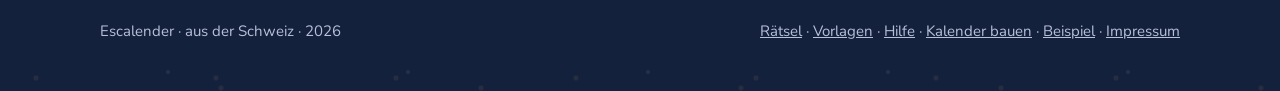
==== commit 588c50a4: "Add files via upload" ====
--- a/index.html
+++ b/index.html
@@ -67,7 +67,7 @@
 <section id="raetsel">
   <div class="innen">
     <h2>Was können die Rätsel?<span>Vom Handy in die Wohnung – und zurück. Jedes lässt sich hier direkt ausprobieren.</span></h2>
-    <div class="karten"><article class="karte"><div class="karte-icon">🔴</div><div class="karte-text"><h3>Rotfolie-Rauschen</h3><p>Der Text liegt blau unter dichtem rotem Gekritzel. Durch eine rote Folie (Bastelladen oder rotes Klarsichtmäppchen) verschwindet das Rot und der Text wird lesbar. Ein Klassiker, der jedes Mal wieder verblüfft.</p><div class="karte-fuss"><span class="tag">Drucker</span><button class="probe" data-tuer="2">Ausprobieren</button></div></div></article><article class="karte"><div class="karte-icon">🔢</div><div class="karte-text"><h3>Zahlenschloss</h3><p>Ein Zahlenschloss mit Rädern. Die Ziffern kommen aus früheren Türchen, aus Hilfsmitteln mit Code-Ziffer oder aus einem Rätsel im Hinweis. Ideal fürs Finale.</p><div class="karte-fuss"><button class="probe" data-tuer="7">Ausprobieren</button></div></div></article><article class="karte"><div class="karte-icon">📷</div><div class="karte-text"><h3>QR-Code finden</h3><p>Du druckst den Code aus (Autorenblatt) und versteckst ihn. Gesucht, mit der Handykamera gescannt – das Türchen geht auf. Zu früh gefunden? Wird gespeichert und zählt am richtigen Tag.</p><div class="karte-fuss"><span class="tag">Verstecke in der Wohnung</span></div></div></article><article class="karte"><div class="karte-icon">🎯</div><div class="karte-text"><h3>Kamera auf Bild (AR)</h3><p>Du fotografierst ein Bild an der Wand, eine Postkarte, eine Verpackung; der Generator rechnet daraus das Erkennungsziel. Wer die Kamera darauf richtet, sieht deinen Gruss – und das Türchen öffnet sich. Braucht Internet und eine Kamera-Freigabe.</p><div class="karte-fuss"><span class="tag">Handykamera</span></div></div></article><article class="karte"><div class="karte-icon">🔐</div><div class="karte-text"><h3>Geheimschrift</h3><p>Du schreibst den Klartext, der Kalender verschlüsselt ihn. Caesar und Vigenère passen zur Chiffrierscheibe, Freimaurer zum gedruckten Schlüssel, Morse und Binär lassen sich mit etwas Suchen im Netz knacken.</p><div class="karte-fuss"><button class="probe" data-tuer="4">Ausprobieren</button></div></div></article><article class="karte"><div class="karte-icon">🃏</div><div class="karte-text"><h3>Memory</h3><p>Ein Memory mit Emojis oder kurzen Wörtern, jede Karte doppelt. Sechs Paare sind angenehm, zehn eine Herausforderung.</p><div class="karte-fuss"><button class="probe" data-tuer="11">Ausprobieren</button></div></div></article><article class="karte"><div class="karte-icon">📖</div><div class="karte-text"><h3>Sammelstück</h3><p>Über mehrere Türchen sammelt sie die Wörter eines Satzes, die Buchstaben eines Lösungsworts oder Notizen. Alles erscheint im Sammelbuch – und wird im Finale gebraucht.</p><div class="karte-fuss"><button class="probe" data-tuer="16">Ausprobieren</button></div></div></article><article class="karte"><div class="karte-icon">✨</div><div class="karte-text"><h3>Enthüllung</h3><p>Für das Finale: Zeile für Zeile blendet sich ein Text ein, die letzte gross. Das ist der Augenblick, in dem das Geschenk verraten wird.</p><div class="karte-fuss"><button class="probe" data-tuer="14">Ausprobieren</button></div></div></article></div>
+    <div class="karten"><article class="karte"><div class="karte-icon"><svg class="ri" viewBox="0 0 32 32" fill="none" stroke="currentColor" stroke-width="2" stroke-linecap="round" stroke-linejoin="round" aria-hidden="true"><rect x="4" y="9" width="17" height="17" rx="2"/><path d="M8 14h2M13 14h4M8 18h5M15 18h2M8 22h3M14 22h3"/><rect class="rot" x="12" y="5" width="16" height="16" rx="2"/></svg></div><div class="karte-text"><h3>Rotfolie-Rauschen</h3><p>Der Text liegt blau unter dichtem rotem Gekritzel. Durch eine rote Folie (Bastelladen oder rotes Klarsichtmäppchen) verschwindet das Rot und der Text wird lesbar. Ein Klassiker, der jedes Mal wieder verblüfft.</p><div class="karte-fuss"><span class="tag">Drucker</span><button class="probe" data-tuer="2">Ausprobieren</button></div></div></article><article class="karte"><div class="karte-icon"><svg class="ri" viewBox="0 0 32 32" fill="none" stroke="currentColor" stroke-width="2" stroke-linecap="round" stroke-linejoin="round" aria-hidden="true"><path d="M10 14v-3a6 6 0 0 1 12 0v3"/><rect x="6" y="14" width="20" height="14" rx="3"/><path class="ak" d="M12 19v4M16 19v4M20 19v4"/></svg></div><div class="karte-text"><h3>Zahlenschloss</h3><p>Ein Zahlenschloss mit Rädern. Die Ziffern kommen aus früheren Türchen, aus Hilfsmitteln mit Code-Ziffer oder aus einem Rätsel im Hinweis. Ideal fürs Finale.</p><div class="karte-fuss"><button class="probe" data-tuer="7">Ausprobieren</button></div></div></article><article class="karte"><div class="karte-icon"><svg class="ri" viewBox="0 0 32 32" fill="none" stroke="currentColor" stroke-width="2" stroke-linecap="round" stroke-linejoin="round" aria-hidden="true"><rect x="4" y="4" width="9" height="9" rx="1.5"/><rect x="19" y="4" width="9" height="9" rx="1.5"/><rect x="4" y="19" width="9" height="9" rx="1.5"/><path d="M19 19h3v3M25.5 19h2.5M19 25.5V28h3M25.5 25h2.5v3"/><rect class="akf" x="7" y="7" width="3" height="3"/></svg></div><div class="karte-text"><h3>QR-Code finden</h3><p>Du druckst den Code aus (Autorenblatt) und versteckst ihn. Gesucht, mit der Handykamera gescannt – das Türchen geht auf. Zu früh gefunden? Wird gespeichert und zählt am richtigen Tag.</p><div class="karte-fuss"><span class="tag">Verstecke in der Wohnung</span></div></div></article><article class="karte"><div class="karte-icon"><svg class="ri" viewBox="0 0 32 32" fill="none" stroke="currentColor" stroke-width="2" stroke-linecap="round" stroke-linejoin="round" aria-hidden="true"><path d="M4 10V6a2 2 0 0 1 2-2h4M22 4h4a2 2 0 0 1 2 2v4M28 22v4a2 2 0 0 1-2 2h-4M10 28H6a2 2 0 0 1-2-2v-4"/><path class="ak" d="M16 9l6 3.5v7L16 23l-6-3.5v-7zM10 12.5l6 3.5 6-3.5M16 16v7"/></svg></div><div class="karte-text"><h3>Kamera auf Bild (AR)</h3><p>Du fotografierst ein Bild an der Wand, eine Postkarte, eine Verpackung; der Generator rechnet daraus das Erkennungsziel. Wer die Kamera darauf richtet, sieht deinen Gruss – und das Türchen öffnet sich. Braucht Internet und eine Kamera-Freigabe.</p><div class="karte-fuss"><span class="tag">Handykamera</span></div></div></article><article class="karte"><div class="karte-icon"><svg class="ri" viewBox="0 0 32 32" fill="none" stroke="currentColor" stroke-width="2" stroke-linecap="round" stroke-linejoin="round" aria-hidden="true"><path d="M7 4h13l5 5v19H7z"/><path d="M20 4v5h5"/><path d="M11 14h2M15 14h6M11 18h5M18 18h3"/><path class="ak" d="M11 22h9"/></svg></div><div class="karte-text"><h3>Geheimschrift</h3><p>Du schreibst den Klartext, der Kalender verschlüsselt ihn. Caesar und Vigenère passen zur Chiffrierscheibe, Freimaurer zum gedruckten Schlüssel, Morse und Binär lassen sich mit etwas Suchen im Netz knacken.</p><div class="karte-fuss"><button class="probe" data-tuer="4">Ausprobieren</button></div></div></article><article class="karte"><div class="karte-icon"><svg class="ri" viewBox="0 0 32 32" fill="none" stroke="currentColor" stroke-width="2" stroke-linecap="round" stroke-linejoin="round" aria-hidden="true"><rect x="4" y="8" width="11" height="16" rx="2" transform="rotate(-8 9 16)"/><rect x="17" y="8" width="11" height="16" rx="2" transform="rotate(8 22 16)"/><path class="akf" d="M22.5 13.5l1 2 2 .3-1.5 1.4.4 2-1.9-1-1.9 1 .4-2-1.5-1.4 2-.3z"/></svg></div><div class="karte-text"><h3>Memory</h3><p>Ein Memory mit Emojis oder kurzen Wörtern, jede Karte doppelt. Sechs Paare sind angenehm, zehn eine Herausforderung.</p><div class="karte-fuss"><button class="probe" data-tuer="11">Ausprobieren</button></div></div></article><article class="karte"><div class="karte-icon"><svg class="ri" viewBox="0 0 32 32" fill="none" stroke="currentColor" stroke-width="2" stroke-linecap="round" stroke-linejoin="round" aria-hidden="true"><path d="M16 8c-3-2-7-2-11-1v18c4-1 8-1 11 1 3-2 7-2 11-1V7c-4-1-8-1-11 1zM16 8v18"/><path class="ak" d="M20 10v7l2-1.5 2 1.5v-7"/></svg></div><div class="karte-text"><h3>Sammelstück</h3><p>Über mehrere Türchen sammelt sie die Wörter eines Satzes, die Buchstaben eines Lösungsworts oder Notizen. Alles erscheint im Sammelbuch – und wird im Finale gebraucht.</p><div class="karte-fuss"><button class="probe" data-tuer="16">Ausprobieren</button></div></div></article><article class="karte"><div class="karte-icon"><svg class="ri" viewBox="0 0 32 32" fill="none" stroke="currentColor" stroke-width="2" stroke-linecap="round" stroke-linejoin="round" aria-hidden="true"><path class="ak" d="M15 5l2.5 6.5L24 14l-6.5 2.5L15 23l-2.5-6.5L6 14l6.5-2.5z"/><path d="M25 21l1 2.5 2.5 1-2.5 1-1 2.5-1-2.5-2.5-1 2.5-1zM6 3v4M4 5h4"/></svg></div><div class="karte-text"><h3>Enthüllung</h3><p>Für das Finale: Zeile für Zeile blendet sich ein Text ein, die letzte gross. Das ist der Augenblick, in dem das Geschenk verraten wird.</p><div class="karte-fuss"><button class="probe" data-tuer="14">Ausprobieren</button></div></div></article></div>
     <p class="mehr"><a class="knopf leise" href="raetsel/">Alle Rätsel und Hilfsmittel ansehen</a></p>
   </div>
 </section>
--- a/site.css
+++ b/site.css
@@ -81,7 +81,8 @@
 /* Rätselkarten */
 .karten { display: grid; grid-template-columns: repeat(auto-fill, minmax(min(300px, 100%), 1fr)); gap: 14px; margin-top: 24px; }
 .karte { display: grid; grid-template-columns: 48px 1fr; gap: 14px; padding: 18px; border-radius: 18px; background: var(--nacht2); box-shadow: inset 0 0 0 1.5px var(--linie); }
-.karte-icon { width: 48px; height: 48px; border-radius: 14px; background: var(--creme); display: grid; place-items: center; font-size: 26px; }
+.karte-icon { width: 48px; height: 48px; border-radius: 14px; background: var(--creme); display: grid; place-items: center; font-size: 26px; color: var(--nacht, #14213d); }
+.karte-icon .ri { width: 32px; height: 32px; }
 .karte h3 { margin-bottom: 4px; }
 .karte p { color: var(--leise); font-size: 15px; margin: 0 0 10px; }
 .karte-fuss { display: flex; gap: 8px; flex-wrap: wrap; align-items: center; }
@@ -187,3 +188,7 @@
 
 /* Impressum: noch nicht ausgefüllte Angaben */
 mark.platzhalter { background: #ffd23f; color: #14213d; padding: 0 .3em; border-radius: 3px; }
+
+.ri{width:1.5em;height:1.5em;flex:none;vertical-align:middle}
+.ri .ak{stroke:var(--ri-akzent,#d9a52c)}.ri .akf{fill:var(--ri-akzent,#d9a52c);stroke:none}
+.ri .f{fill:currentColor;stroke:none}.ri .rot{stroke:#d62839;fill:rgba(214,40,57,.22)}
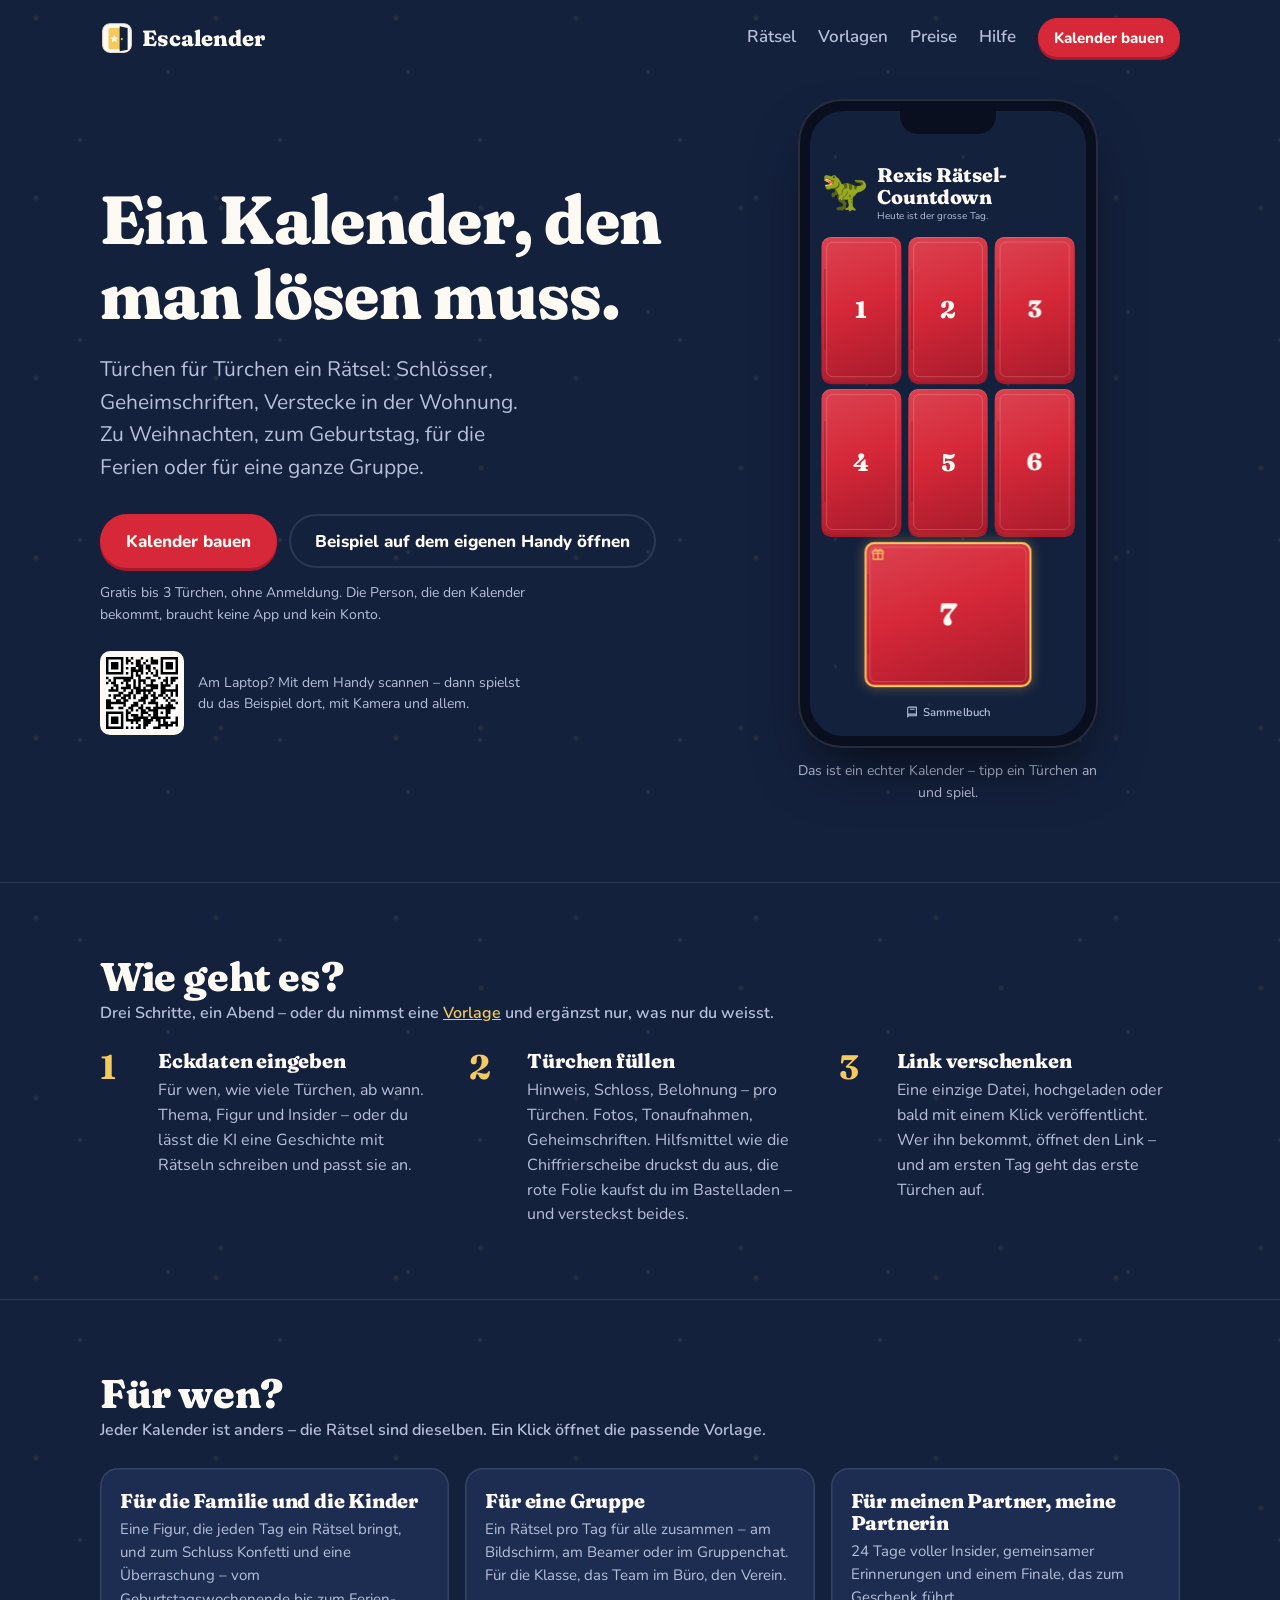
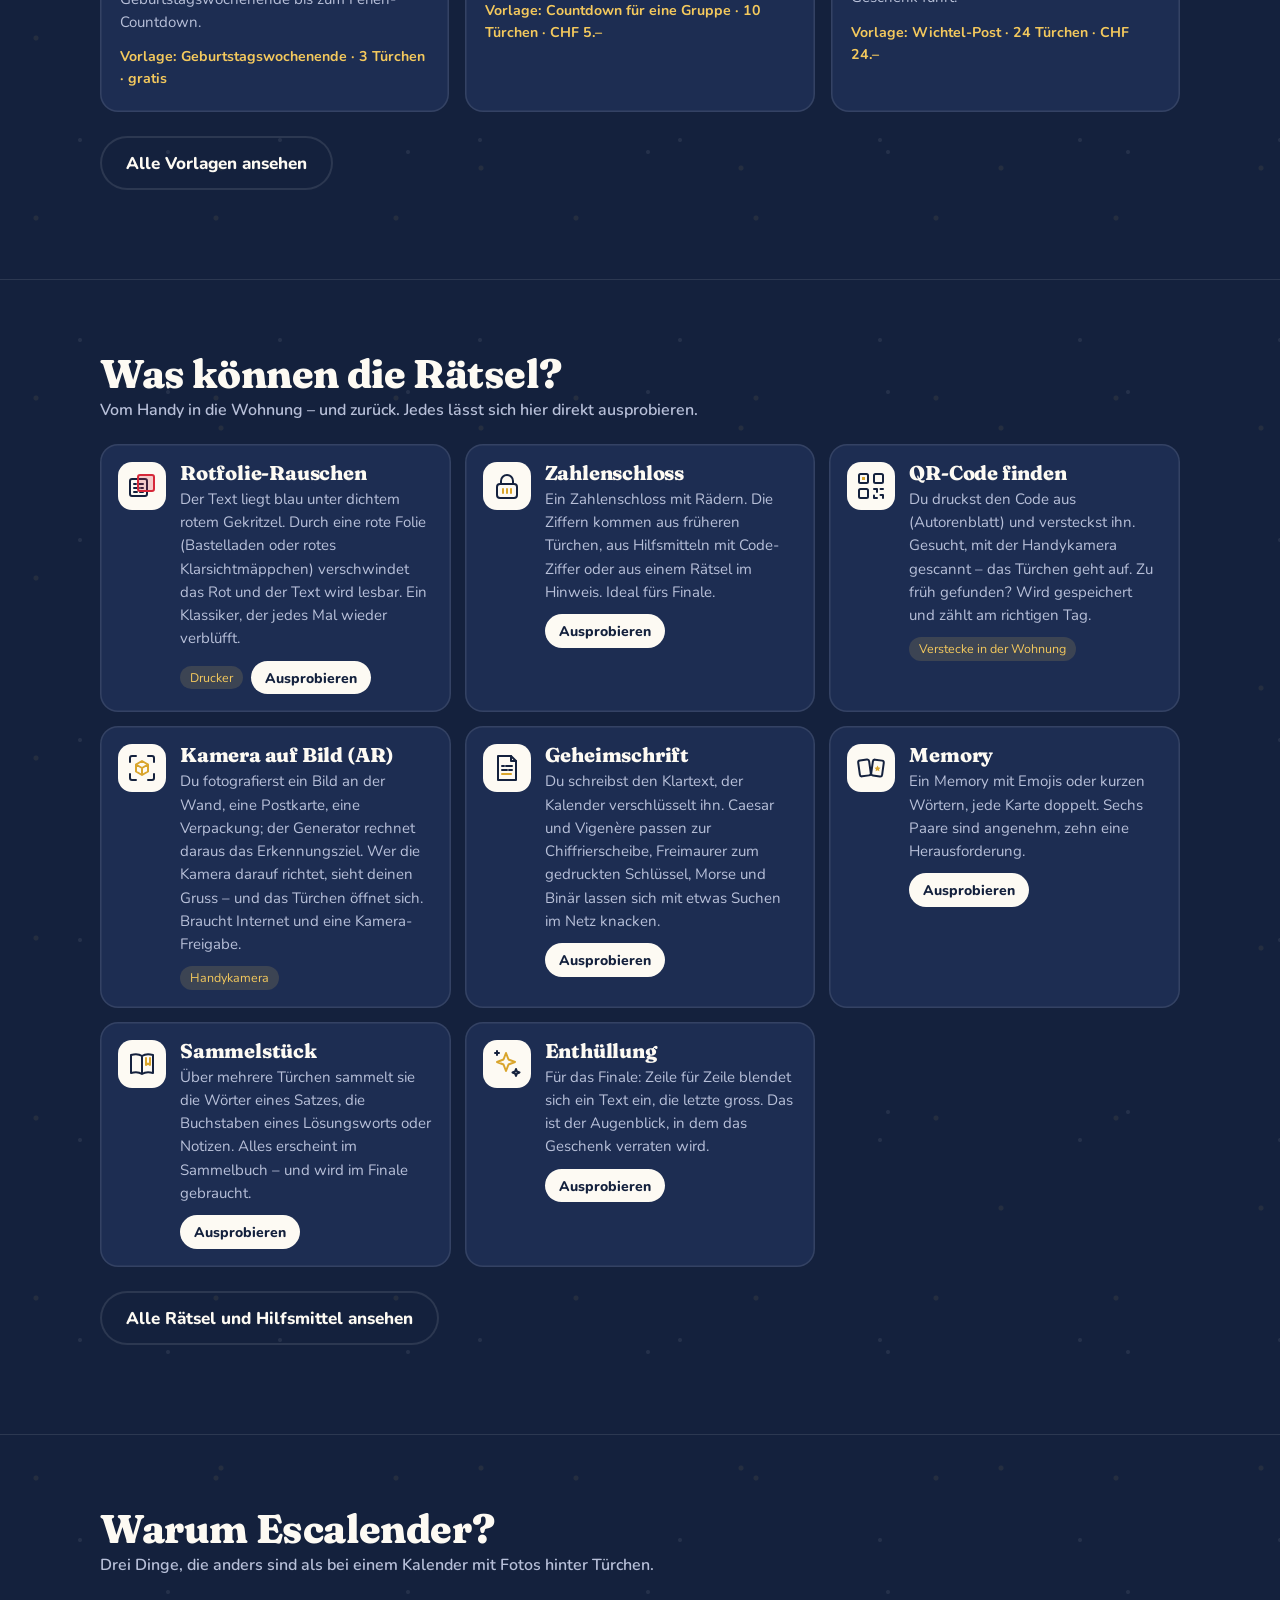
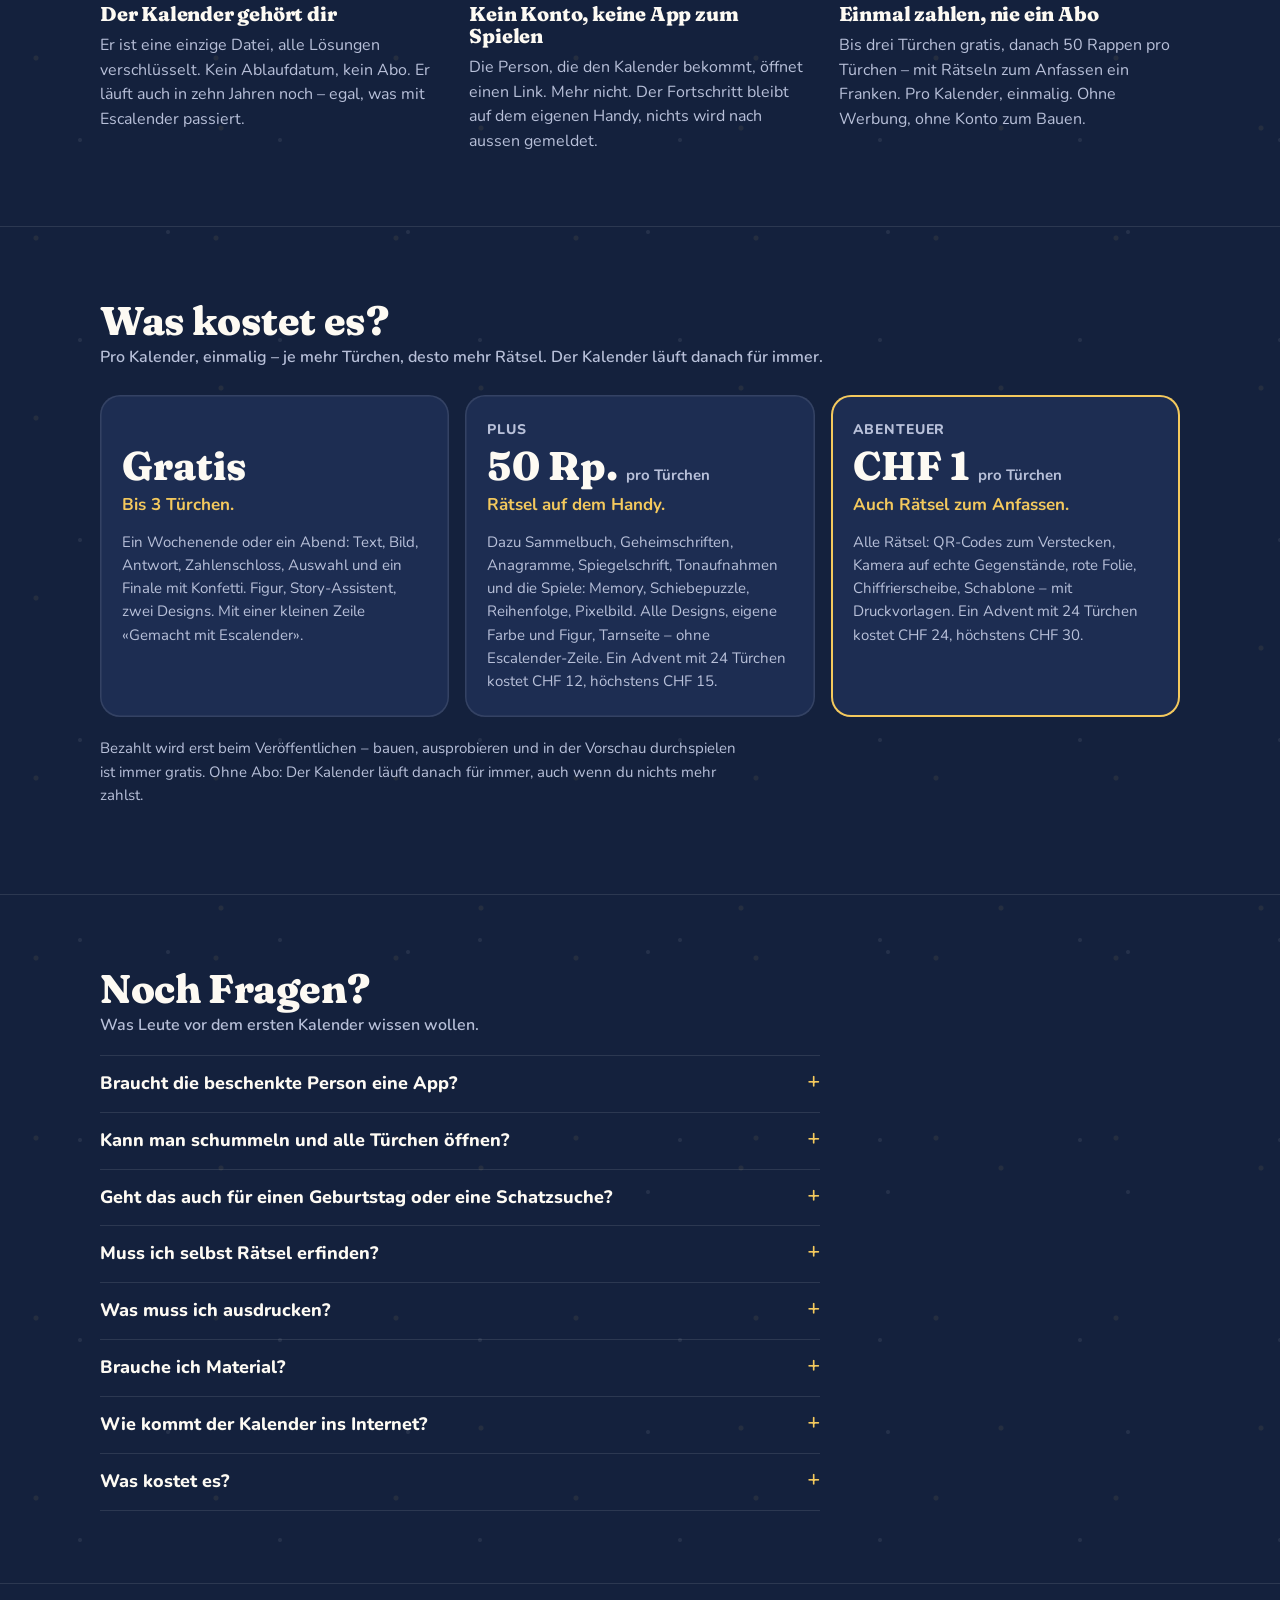
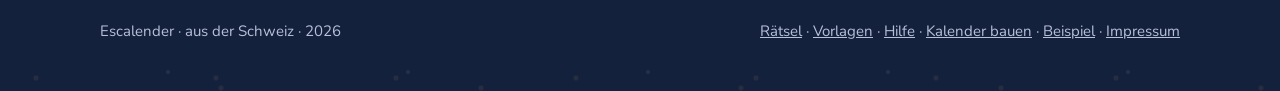
==== commit 4656d3b0: "Add files via upload" ====
--- a/index.html
+++ b/index.html
@@ -86,7 +86,7 @@
 <section id="preise">
   <div class="innen">
     <h2>Was kostet es?<span>Pro Kalender, einmalig – je mehr Türchen, desto mehr Rätsel. Der Kalender läuft danach für immer.</span></h2>
-    <div class="preise"><div class="preis stufe-gratis"><span class="preis-name">Gratis</span><span class="preis-betrag">Gratis</span><span class="preis-satz">Bis 3 Türchen.</span><p>Ein Wochenende oder ein Abend: Text, Bild, Antwort, Zahlenschloss, Auswahl und ein Finale mit Konfetti. Figur, Story-Assistent, zwei Designs. Mit einer kleinen Zeile «Gemacht mit Escalender».</p></div><div class="preis stufe-kalender"><span class="preis-name">Plus</span><span class="preis-betrag">50 Rp. <small>pro Türchen</small></span><span class="preis-satz">Rätsel auf dem Handy.</span><p>Dazu Sammelbuch, Geheimschriften, Anagramme, Spiegelschrift, Tonaufnahmen und die Spiele: Memory, Schiebepuzzle, Reihenfolge, Pixelbild. Alle Designs, eigene Farbe und Figur, Tarnseite – ohne Escalender-Zeile. Ein Advent mit 24 Türchen kostet CHF 12, höchstens CHF 15.</p></div><div class="preis stufe-alles"><span class="preis-name">Komplett</span><span class="preis-betrag">CHF 1 <small>pro Türchen</small></span><span class="preis-satz">Auch Rätsel zum Anfassen.</span><p>Alle Rätsel: QR-Codes zum Verstecken, Kamera auf echte Gegenstände, rote Folie, Chiffrierscheibe, Schablone – mit Druckvorlagen. Ein Advent mit 24 Türchen kostet CHF 24, höchstens CHF 30.</p></div></div>
+    <div class="preise"><div class="preis stufe-gratis"><span class="preis-name">Gratis</span><span class="preis-betrag">Gratis</span><span class="preis-satz">Bis 3 Türchen.</span><p>Ein Wochenende oder ein Abend: Text, Bild, Antwort, Zahlenschloss, Auswahl und ein Finale mit Konfetti. Figur, Story-Assistent, zwei Designs. Mit einer kleinen Zeile «Gemacht mit Escalender».</p></div><div class="preis stufe-kalender"><span class="preis-name">Plus</span><span class="preis-betrag">50 Rp. <small>pro Türchen</small></span><span class="preis-satz">Rätsel auf dem Handy.</span><p>Dazu Sammelbuch, Geheimschriften, Anagramme, Spiegelschrift, Tonaufnahmen und die Spiele: Memory, Schiebepuzzle, Reihenfolge, Pixelbild. Alle Designs, eigene Farbe und Figur, Tarnseite – ohne Escalender-Zeile. Ein Advent mit 24 Türchen kostet CHF 12, höchstens CHF 15.</p></div><div class="preis stufe-alles"><span class="preis-name">Abenteuer</span><span class="preis-betrag">CHF 1 <small>pro Türchen</small></span><span class="preis-satz">Auch Rätsel zum Anfassen.</span><p>Alle Rätsel: QR-Codes zum Verstecken, Kamera auf echte Gegenstände, rote Folie, Chiffrierscheibe, Schablone – mit Druckvorlagen. Ein Advent mit 24 Türchen kostet CHF 24, höchstens CHF 30.</p></div></div>
     <p class="preis-hinweis">Bezahlt wird erst beim Veröffentlichen – bauen, ausprobieren und in der Vorschau durchspielen ist immer gratis. Ohne Abo: Der Kalender läuft danach für immer, auch wenn du nichts mehr zahlst.</p>
   </div>
 </section>
@@ -100,7 +100,7 @@
       <details><summary>Geht das auch für einen Geburtstag oder eine Schatzsuche?</summary><p>Ja. Startdatum und Anzahl Türchen sind frei wählbar. Und die Türchen können sich statt nach Datum auch nacheinander öffnen – das nächste, sobald das vorherige gelöst ist. Dann ist es ein Escape-Game für einen Abend.</p></details>
       <details><summary>Muss ich selbst Rätsel erfinden?</summary><p>Nicht unbedingt. Der Story-Assistent fragt dich nach Eckdaten und Insidern und erzeugt einen Text, den du einer KI deiner Wahl gibst. Die Antwort fügst du ein, der Generator prüft sie und baut die Türchen. Was nur du weisst, ergänzt du danach.</p></details>
       <details><summary>Was muss ich ausdrucken?</summary><p>Nur, was du einbaust: QR-Codes zum Verstecken, die Chiffrierscheibe, die Schablone, den Freimaurer-Schlüssel – alles als Druckvorlage im Generator. Ein Kalender kann auch komplett ohne Drucker auskommen.</p></details>
-      <details><summary>Muss ich etwas kaufen?</summary><p>Nur für zwei Rätselarten: Die rote Folie gibt es im Bastelladen (Farbfolie rot) oder als rotes Klarsichtmäppchen – der Generator liefert eine Testseite, mit der du den Farbton prüfst. Für Spiegelschrift reicht ein Taschenspiegel. Alles andere ist Papier und Handy.</p></details>
+      <details><summary>Brauche ich Material?</summary><p>Meistens nicht – fast alles läuft auf dem Handy, dazu höchstens etwas Papier. Nur zwei Rätselarten brauchen etwas aus dem Laden: für die rote Folie eine rote Farbfolie aus dem Bastelladen oder ein rotes Klarsichtmäppchen (mit der Testseite aus dem Generator prüfst du, ob der Farbton passt), für Spiegelschrift einen Taschenspiegel. Was der Kalender selbst kostet, steht <a href="#preise">bei den Preisen</a>.</p></details>
       <details><summary>Wie kommt der Kalender ins Internet?</summary><p>Heute lädst du die fertige Datei auf eine Seite wie GitHub Pages hoch – <a href="hilfe/#internet">die Anleitung</a> führt dich Schritt für Schritt durch. Bald geht es mit einem Klick direkt von Escalender aus.</p></details>
       <details><summary>Was kostet es?</summary><p>Bis drei Türchen mit den Grundrätseln ist ein Kalender gratis – fertig und verschenkbar, etwa fürs Geburtstagswochenende. Darüber zahlst du pro Türchen: 50 Rappen, mit Rätseln zum Anfassen (versteckte QR-Codes, Kamera auf Gegenstände, rote Folie, Drehscheibe) ein Franken. Ein Advent mit 24 Türchen kostet also 12 oder 24 Franken, nie mehr als 15 bzw. 30. Pro Kalender, einmalig, kein Abo – bezahlt wird erst beim Veröffentlichen.</p></details>
     </div>
--- a/site.css
+++ b/site.css
@@ -189,6 +189,34 @@
 /* Impressum: noch nicht ausgefüllte Angaben */
 mark.platzhalter { background: #ffd23f; color: #14213d; padding: 0 .3em; border-radius: 3px; }
 
+/* Kopfzeile fährt mit: oben durchsichtig, beim Scrollen schlanker mit dunklem Glas-Hintergrund.
+   Auf dem Handy verschwindet sie beim Runterscrollen und kommt beim Hochscrollen zurück (site.js). */
+/* Sprungziele (#preise …) nicht unter der mitfahrenden Kopfzeile – nur dort, sonst stört es die Rückkehr an dieselbe Stelle */
+section[id], .fach[id] { scroll-margin-top: 84px; }
+body { overflow-x: clip; }
+.kopf { position: sticky; top: 0; z-index: 50; margin-bottom: 0; transition: padding .2s ease, margin .2s ease, transform .25s ease; }
+.kopf::before { content: ''; position: absolute; top: 0; bottom: 0; left: calc(50% - 50vw); right: calc(50% - 50vw); z-index: -1; pointer-events: none; transition: background .2s ease, box-shadow .2s ease; }
+.kopf.klein { padding-top: 10px; padding-bottom: 10px; margin-bottom: 16px; }   /* gleiche Gesamthöhe – sonst rutscht beim Schlankerwerden die ganze Seite */
+.kopf.klein::before { background: rgba(20, 33, 61, .82); -webkit-backdrop-filter: blur(12px) saturate(1.3); backdrop-filter: blur(12px) saturate(1.3); box-shadow: 0 1px 0 rgba(255,255,255,.06), 0 10px 28px rgba(0,0,0,.28); }
+.kopf.weg { transform: translateY(-100%); }
+.kopf .menu-knopf, .kopf .kopf-cta { display: none; }
+.menu-knopf { width: 42px; height: 42px; border-radius: 12px; border: 1px solid rgba(255,255,255,.14); background: rgba(255,255,255,.04); color: var(--creme); cursor: pointer; align-items: center; justify-content: center; padding: 0; }
+.menu-knopf svg { width: 22px; height: 22px; }
+@media (max-width: 560px) {
+  section[id], .fach[id] { scroll-margin-top: 16px; }   /* Handy: Kopfzeile verschwindet beim Runterspringen */
+  .kopf { gap: 10px; }
+  .kopf .menu-knopf { display: inline-flex; }
+  .kopf .kopf-cta { display: inline-block; margin-left: auto; }
+  .kopf.offen nav { display: flex; position: absolute; top: calc(100% + 6px); left: 12px; right: 12px; flex-direction: column; align-items: stretch; gap: 2px; padding: 8px;
+    background: var(--nacht2); border: 1px solid rgba(255,255,255,.08); border-radius: 16px; box-shadow: 0 18px 40px rgba(0,0,0,.4); }
+  .kopf.offen nav a { padding: 12px 14px; border-radius: 10px; font-size: 17px; }
+  .kopf.offen nav a:active { background: rgba(255,255,255,.06); }
+  .kopf.offen nav a.knopf { display: none; }
+}
+@media (prefers-reduced-motion: reduce) { .kopf, .kopf::before { transition: none; } }
+@media (max-width: 560px) { .kopf .kopf-cta.knopf { white-space: nowrap; font-size: 14px; padding: 9px 14px 8px; } .kopf .marke { font-size: 20px; } }
+@media (max-width: 360px) { .kopf .marke { font-size: 0; gap: 0; } }
+
 .ri{width:1.5em;height:1.5em;flex:none;vertical-align:middle}
 .ri .ak{stroke:var(--ri-akzent,#d9a52c)}.ri .akf{fill:var(--ri-akzent,#d9a52c);stroke:none}
 .ri .f{fill:currentColor;stroke:none}.ri .rot{stroke:#d62839;fill:rgba(214,40,57,.22)}
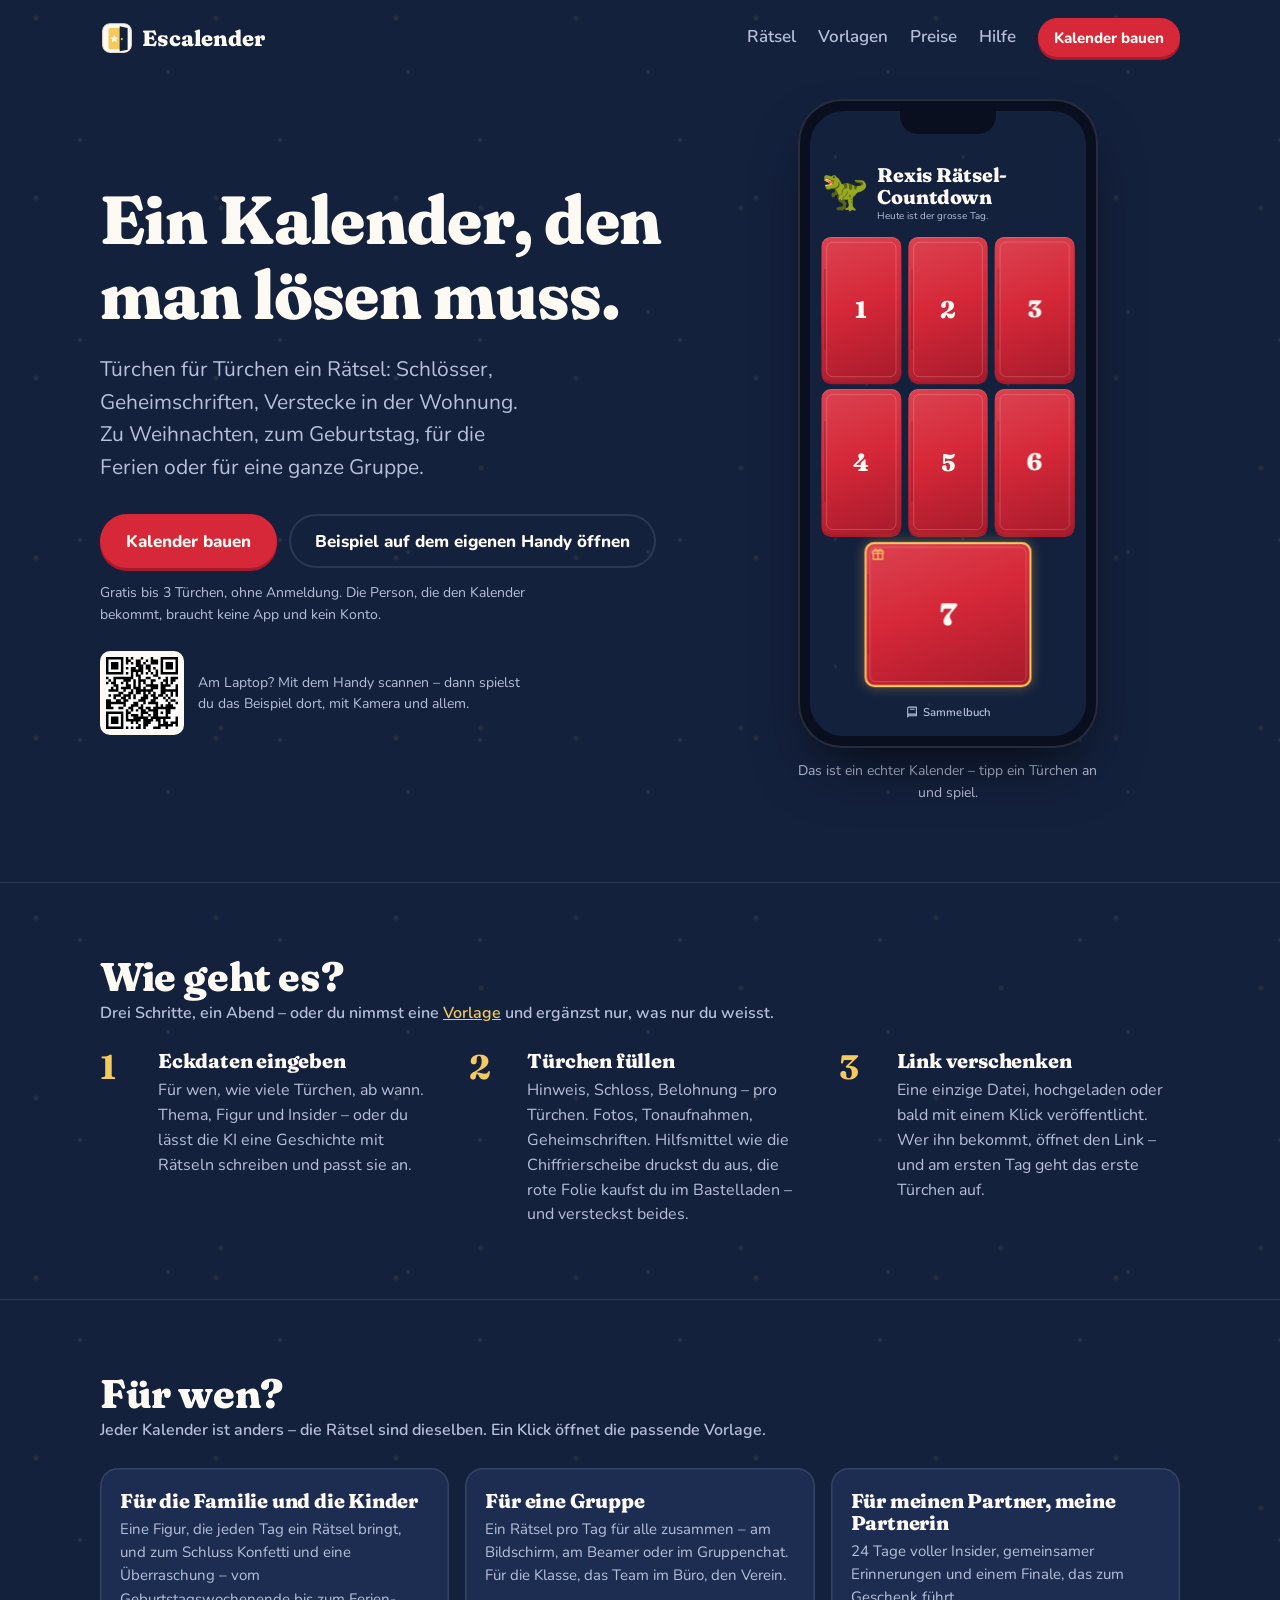
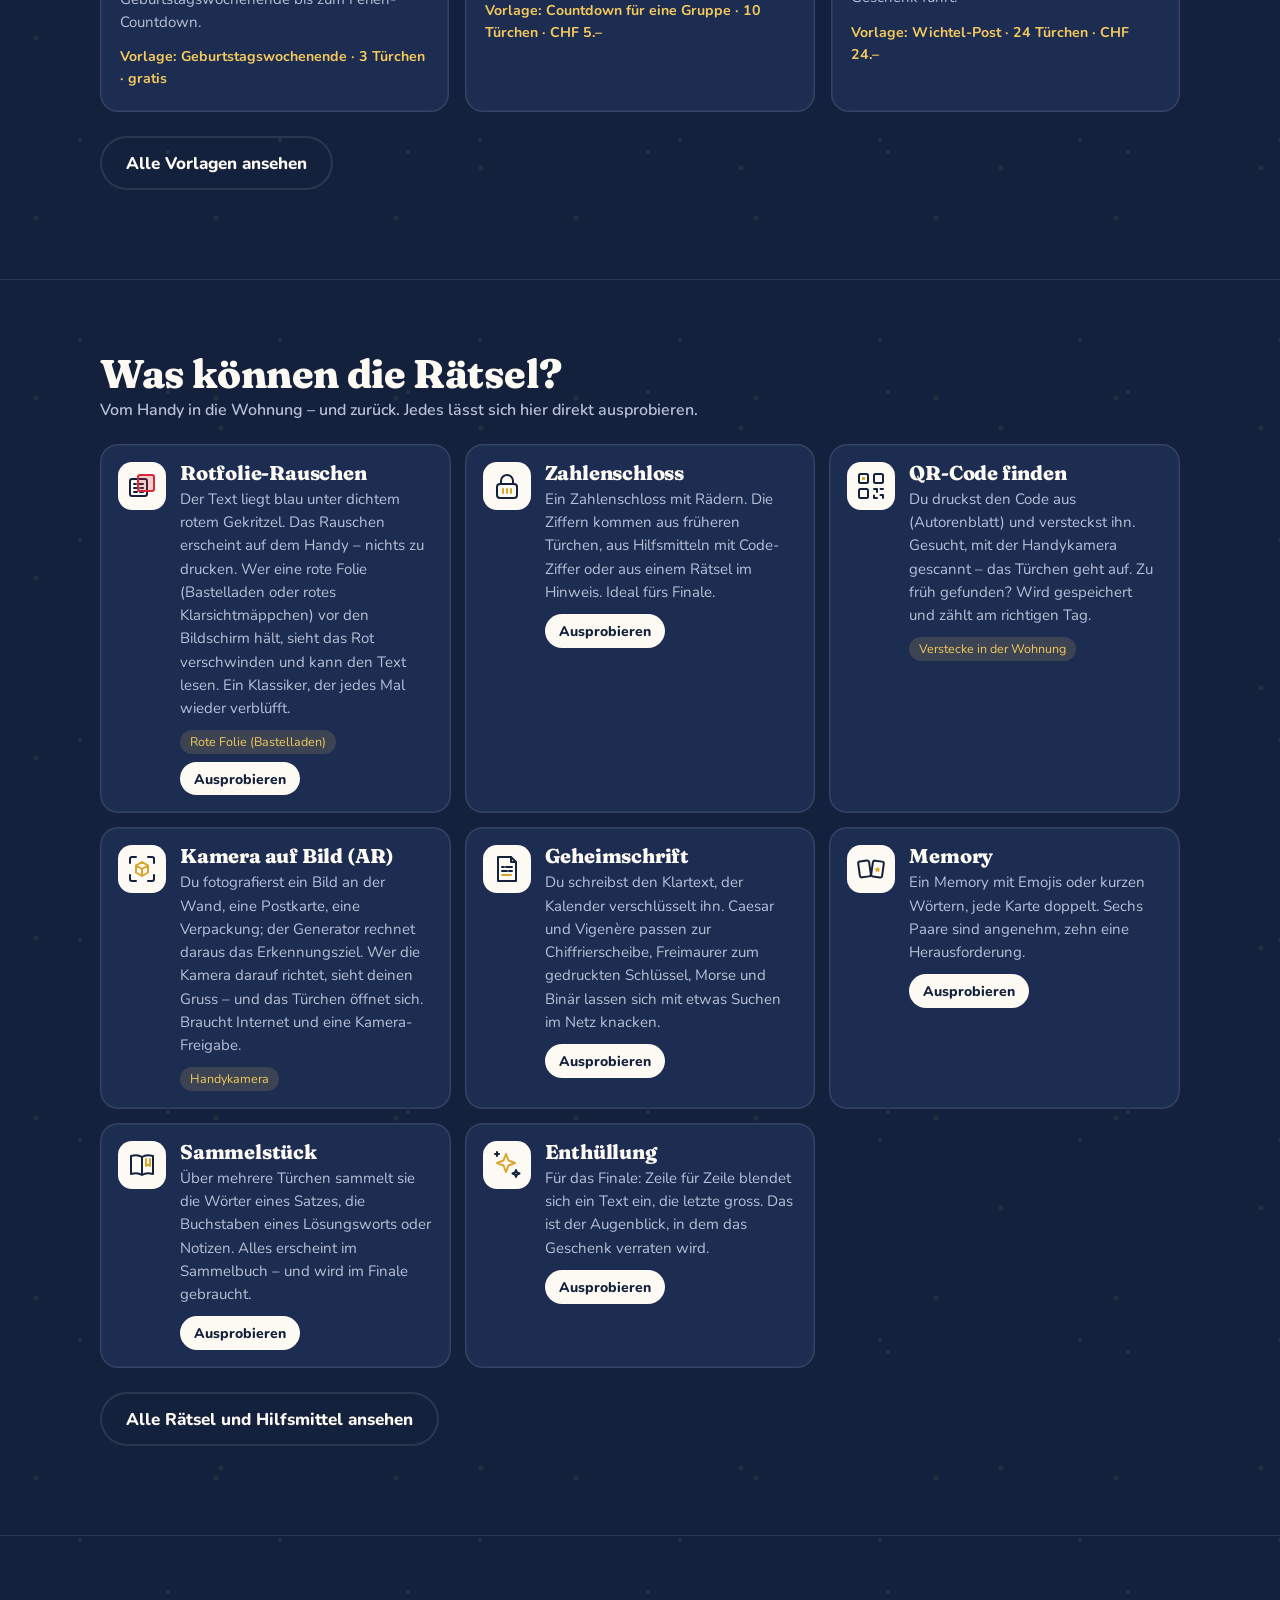
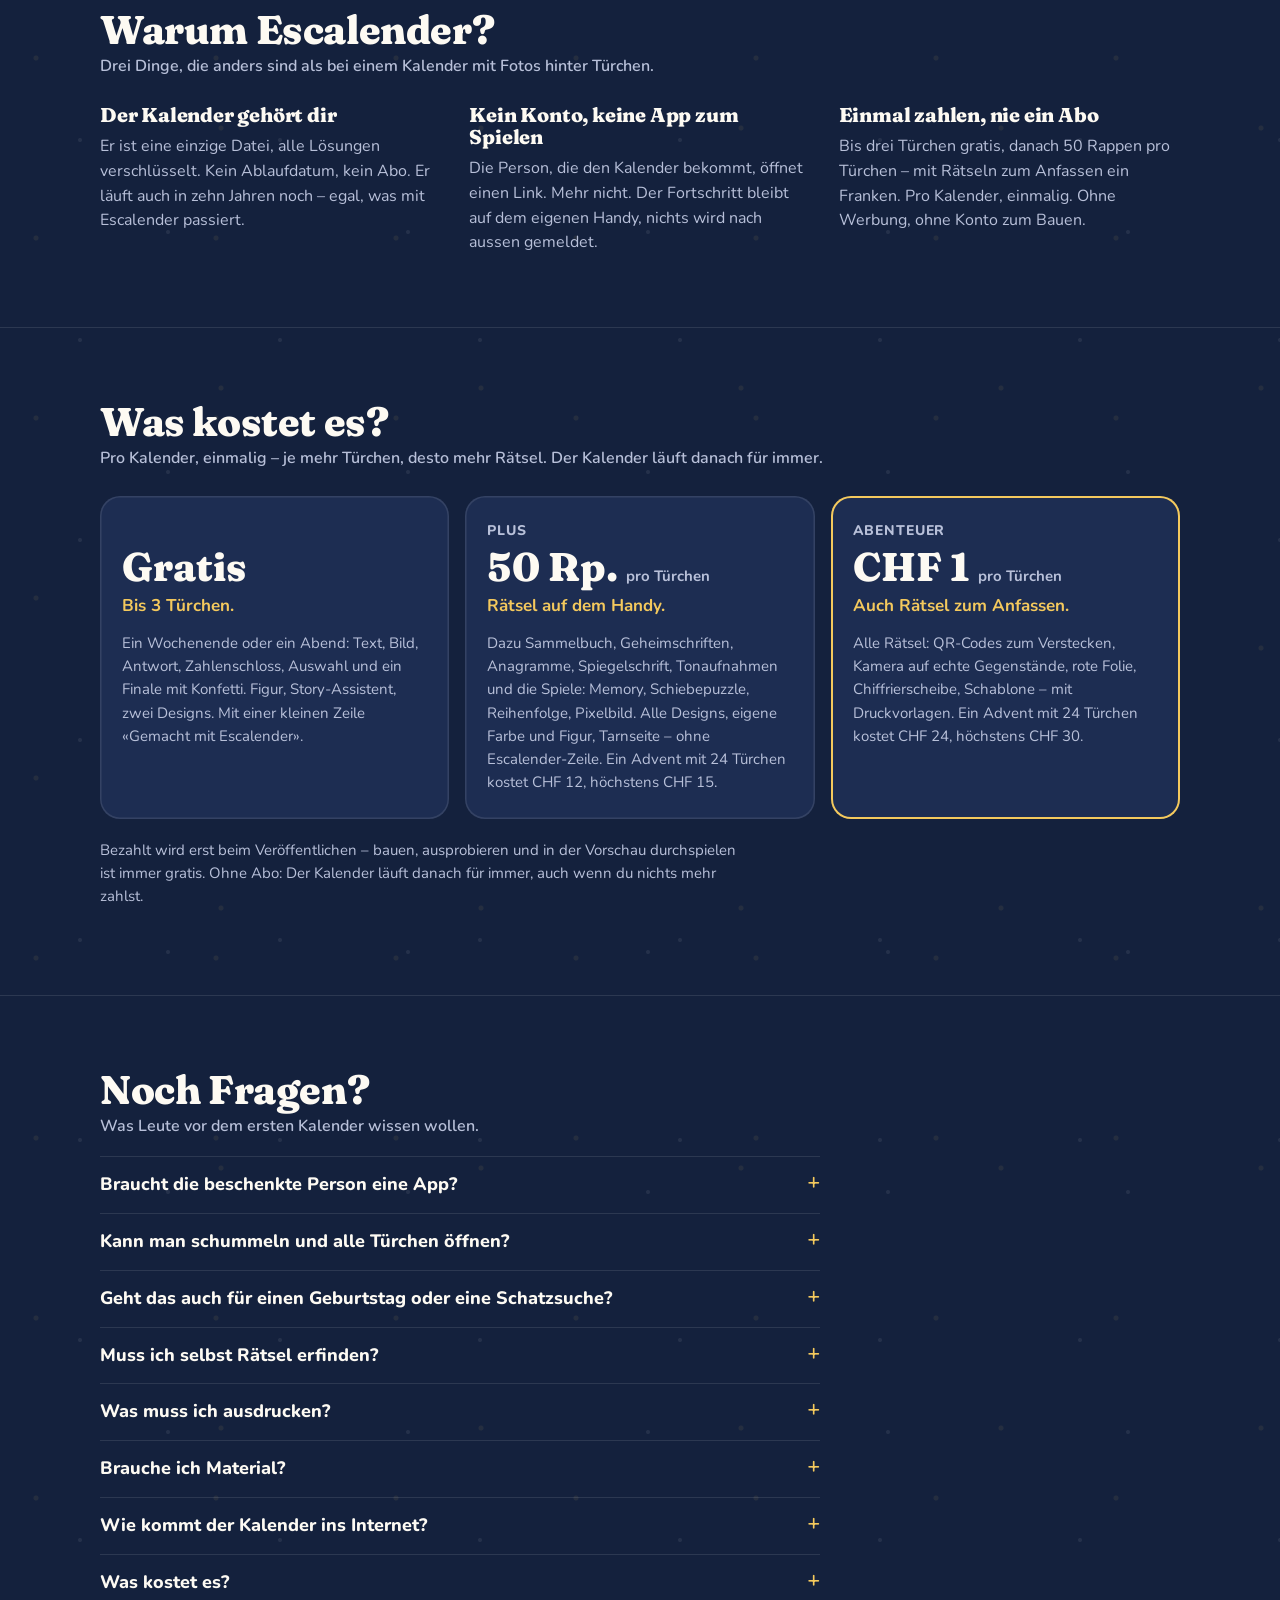
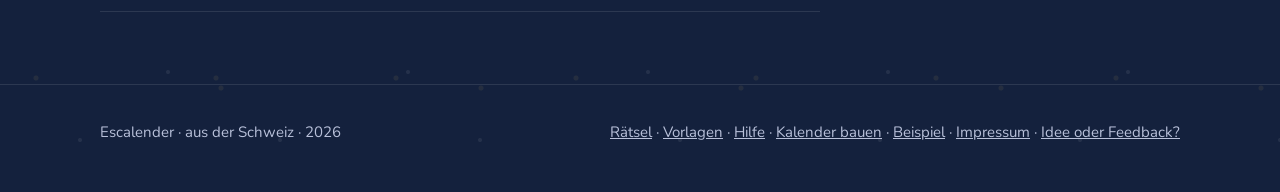
==== commit f496e107: "Add files via upload" ====
--- a/index.html
+++ b/index.html
@@ -67,7 +67,7 @@
 <section id="raetsel">
   <div class="innen">
     <h2>Was können die Rätsel?<span>Vom Handy in die Wohnung – und zurück. Jedes lässt sich hier direkt ausprobieren.</span></h2>
-    <div class="karten"><article class="karte"><div class="karte-icon"><svg class="ri" viewBox="0 0 32 32" fill="none" stroke="currentColor" stroke-width="2" stroke-linecap="round" stroke-linejoin="round" aria-hidden="true"><rect x="4" y="9" width="17" height="17" rx="2"/><path d="M8 14h2M13 14h4M8 18h5M15 18h2M8 22h3M14 22h3"/><rect class="rot" x="12" y="5" width="16" height="16" rx="2"/></svg></div><div class="karte-text"><h3>Rotfolie-Rauschen</h3><p>Der Text liegt blau unter dichtem rotem Gekritzel. Durch eine rote Folie (Bastelladen oder rotes Klarsichtmäppchen) verschwindet das Rot und der Text wird lesbar. Ein Klassiker, der jedes Mal wieder verblüfft.</p><div class="karte-fuss"><span class="tag">Drucker</span><button class="probe" data-tuer="2">Ausprobieren</button></div></div></article><article class="karte"><div class="karte-icon"><svg class="ri" viewBox="0 0 32 32" fill="none" stroke="currentColor" stroke-width="2" stroke-linecap="round" stroke-linejoin="round" aria-hidden="true"><path d="M10 14v-3a6 6 0 0 1 12 0v3"/><rect x="6" y="14" width="20" height="14" rx="3"/><path class="ak" d="M12 19v4M16 19v4M20 19v4"/></svg></div><div class="karte-text"><h3>Zahlenschloss</h3><p>Ein Zahlenschloss mit Rädern. Die Ziffern kommen aus früheren Türchen, aus Hilfsmitteln mit Code-Ziffer oder aus einem Rätsel im Hinweis. Ideal fürs Finale.</p><div class="karte-fuss"><button class="probe" data-tuer="7">Ausprobieren</button></div></div></article><article class="karte"><div class="karte-icon"><svg class="ri" viewBox="0 0 32 32" fill="none" stroke="currentColor" stroke-width="2" stroke-linecap="round" stroke-linejoin="round" aria-hidden="true"><rect x="4" y="4" width="9" height="9" rx="1.5"/><rect x="19" y="4" width="9" height="9" rx="1.5"/><rect x="4" y="19" width="9" height="9" rx="1.5"/><path d="M19 19h3v3M25.5 19h2.5M19 25.5V28h3M25.5 25h2.5v3"/><rect class="akf" x="7" y="7" width="3" height="3"/></svg></div><div class="karte-text"><h3>QR-Code finden</h3><p>Du druckst den Code aus (Autorenblatt) und versteckst ihn. Gesucht, mit der Handykamera gescannt – das Türchen geht auf. Zu früh gefunden? Wird gespeichert und zählt am richtigen Tag.</p><div class="karte-fuss"><span class="tag">Verstecke in der Wohnung</span></div></div></article><article class="karte"><div class="karte-icon"><svg class="ri" viewBox="0 0 32 32" fill="none" stroke="currentColor" stroke-width="2" stroke-linecap="round" stroke-linejoin="round" aria-hidden="true"><path d="M4 10V6a2 2 0 0 1 2-2h4M22 4h4a2 2 0 0 1 2 2v4M28 22v4a2 2 0 0 1-2 2h-4M10 28H6a2 2 0 0 1-2-2v-4"/><path class="ak" d="M16 9l6 3.5v7L16 23l-6-3.5v-7zM10 12.5l6 3.5 6-3.5M16 16v7"/></svg></div><div class="karte-text"><h3>Kamera auf Bild (AR)</h3><p>Du fotografierst ein Bild an der Wand, eine Postkarte, eine Verpackung; der Generator rechnet daraus das Erkennungsziel. Wer die Kamera darauf richtet, sieht deinen Gruss – und das Türchen öffnet sich. Braucht Internet und eine Kamera-Freigabe.</p><div class="karte-fuss"><span class="tag">Handykamera</span></div></div></article><article class="karte"><div class="karte-icon"><svg class="ri" viewBox="0 0 32 32" fill="none" stroke="currentColor" stroke-width="2" stroke-linecap="round" stroke-linejoin="round" aria-hidden="true"><path d="M7 4h13l5 5v19H7z"/><path d="M20 4v5h5"/><path d="M11 14h2M15 14h6M11 18h5M18 18h3"/><path class="ak" d="M11 22h9"/></svg></div><div class="karte-text"><h3>Geheimschrift</h3><p>Du schreibst den Klartext, der Kalender verschlüsselt ihn. Caesar und Vigenère passen zur Chiffrierscheibe, Freimaurer zum gedruckten Schlüssel, Morse und Binär lassen sich mit etwas Suchen im Netz knacken.</p><div class="karte-fuss"><button class="probe" data-tuer="4">Ausprobieren</button></div></div></article><article class="karte"><div class="karte-icon"><svg class="ri" viewBox="0 0 32 32" fill="none" stroke="currentColor" stroke-width="2" stroke-linecap="round" stroke-linejoin="round" aria-hidden="true"><rect x="4" y="8" width="11" height="16" rx="2" transform="rotate(-8 9 16)"/><rect x="17" y="8" width="11" height="16" rx="2" transform="rotate(8 22 16)"/><path class="akf" d="M22.5 13.5l1 2 2 .3-1.5 1.4.4 2-1.9-1-1.9 1 .4-2-1.5-1.4 2-.3z"/></svg></div><div class="karte-text"><h3>Memory</h3><p>Ein Memory mit Emojis oder kurzen Wörtern, jede Karte doppelt. Sechs Paare sind angenehm, zehn eine Herausforderung.</p><div class="karte-fuss"><button class="probe" data-tuer="11">Ausprobieren</button></div></div></article><article class="karte"><div class="karte-icon"><svg class="ri" viewBox="0 0 32 32" fill="none" stroke="currentColor" stroke-width="2" stroke-linecap="round" stroke-linejoin="round" aria-hidden="true"><path d="M16 8c-3-2-7-2-11-1v18c4-1 8-1 11 1 3-2 7-2 11-1V7c-4-1-8-1-11 1zM16 8v18"/><path class="ak" d="M20 10v7l2-1.5 2 1.5v-7"/></svg></div><div class="karte-text"><h3>Sammelstück</h3><p>Über mehrere Türchen sammelt sie die Wörter eines Satzes, die Buchstaben eines Lösungsworts oder Notizen. Alles erscheint im Sammelbuch – und wird im Finale gebraucht.</p><div class="karte-fuss"><button class="probe" data-tuer="16">Ausprobieren</button></div></div></article><article class="karte"><div class="karte-icon"><svg class="ri" viewBox="0 0 32 32" fill="none" stroke="currentColor" stroke-width="2" stroke-linecap="round" stroke-linejoin="round" aria-hidden="true"><path class="ak" d="M15 5l2.5 6.5L24 14l-6.5 2.5L15 23l-2.5-6.5L6 14l6.5-2.5z"/><path d="M25 21l1 2.5 2.5 1-2.5 1-1 2.5-1-2.5-2.5-1 2.5-1zM6 3v4M4 5h4"/></svg></div><div class="karte-text"><h3>Enthüllung</h3><p>Für das Finale: Zeile für Zeile blendet sich ein Text ein, die letzte gross. Das ist der Augenblick, in dem das Geschenk verraten wird.</p><div class="karte-fuss"><button class="probe" data-tuer="14">Ausprobieren</button></div></div></article></div>
+    <div class="karten"><article class="karte"><div class="karte-icon"><svg class="ri" viewBox="0 0 32 32" fill="none" stroke="currentColor" stroke-width="2" stroke-linecap="round" stroke-linejoin="round" aria-hidden="true"><rect x="4" y="9" width="17" height="17" rx="2"/><path d="M8 14h2M13 14h4M8 18h5M15 18h2M8 22h3M14 22h3"/><rect class="rot" x="12" y="5" width="16" height="16" rx="2"/></svg></div><div class="karte-text"><h3>Rotfolie-Rauschen</h3><p>Der Text liegt blau unter dichtem rotem Gekritzel. Das Rauschen erscheint auf dem Handy – nichts zu drucken. Wer eine rote Folie (Bastelladen oder rotes Klarsichtmäppchen) vor den Bildschirm hält, sieht das Rot verschwinden und kann den Text lesen. Ein Klassiker, der jedes Mal wieder verblüfft.</p><div class="karte-fuss"><span class="tag">Rote Folie (Bastelladen)</span><button class="probe" data-tuer="2">Ausprobieren</button></div></div></article><article class="karte"><div class="karte-icon"><svg class="ri" viewBox="0 0 32 32" fill="none" stroke="currentColor" stroke-width="2" stroke-linecap="round" stroke-linejoin="round" aria-hidden="true"><path d="M10 14v-3a6 6 0 0 1 12 0v3"/><rect x="6" y="14" width="20" height="14" rx="3"/><path class="ak" d="M12 19v4M16 19v4M20 19v4"/></svg></div><div class="karte-text"><h3>Zahlenschloss</h3><p>Ein Zahlenschloss mit Rädern. Die Ziffern kommen aus früheren Türchen, aus Hilfsmitteln mit Code-Ziffer oder aus einem Rätsel im Hinweis. Ideal fürs Finale.</p><div class="karte-fuss"><button class="probe" data-tuer="7">Ausprobieren</button></div></div></article><article class="karte"><div class="karte-icon"><svg class="ri" viewBox="0 0 32 32" fill="none" stroke="currentColor" stroke-width="2" stroke-linecap="round" stroke-linejoin="round" aria-hidden="true"><rect x="4" y="4" width="9" height="9" rx="1.5"/><rect x="19" y="4" width="9" height="9" rx="1.5"/><rect x="4" y="19" width="9" height="9" rx="1.5"/><path d="M19 19h3v3M25.5 19h2.5M19 25.5V28h3M25.5 25h2.5v3"/><rect class="akf" x="7" y="7" width="3" height="3"/></svg></div><div class="karte-text"><h3>QR-Code finden</h3><p>Du druckst den Code aus (Autorenblatt) und versteckst ihn. Gesucht, mit der Handykamera gescannt – das Türchen geht auf. Zu früh gefunden? Wird gespeichert und zählt am richtigen Tag.</p><div class="karte-fuss"><span class="tag">Verstecke in der Wohnung</span></div></div></article><article class="karte"><div class="karte-icon"><svg class="ri" viewBox="0 0 32 32" fill="none" stroke="currentColor" stroke-width="2" stroke-linecap="round" stroke-linejoin="round" aria-hidden="true"><path d="M4 10V6a2 2 0 0 1 2-2h4M22 4h4a2 2 0 0 1 2 2v4M28 22v4a2 2 0 0 1-2 2h-4M10 28H6a2 2 0 0 1-2-2v-4"/><path class="ak" d="M16 9l6 3.5v7L16 23l-6-3.5v-7zM10 12.5l6 3.5 6-3.5M16 16v7"/></svg></div><div class="karte-text"><h3>Kamera auf Bild (AR)</h3><p>Du fotografierst ein Bild an der Wand, eine Postkarte, eine Verpackung; der Generator rechnet daraus das Erkennungsziel. Wer die Kamera darauf richtet, sieht deinen Gruss – und das Türchen öffnet sich. Braucht Internet und eine Kamera-Freigabe.</p><div class="karte-fuss"><span class="tag">Handykamera</span></div></div></article><article class="karte"><div class="karte-icon"><svg class="ri" viewBox="0 0 32 32" fill="none" stroke="currentColor" stroke-width="2" stroke-linecap="round" stroke-linejoin="round" aria-hidden="true"><path d="M7 4h13l5 5v19H7z"/><path d="M20 4v5h5"/><path d="M11 14h2M15 14h6M11 18h5M18 18h3"/><path class="ak" d="M11 22h9"/></svg></div><div class="karte-text"><h3>Geheimschrift</h3><p>Du schreibst den Klartext, der Kalender verschlüsselt ihn. Caesar und Vigenère passen zur Chiffrierscheibe, Freimaurer zum gedruckten Schlüssel, Morse und Binär lassen sich mit etwas Suchen im Netz knacken.</p><div class="karte-fuss"><button class="probe" data-tuer="4">Ausprobieren</button></div></div></article><article class="karte"><div class="karte-icon"><svg class="ri" viewBox="0 0 32 32" fill="none" stroke="currentColor" stroke-width="2" stroke-linecap="round" stroke-linejoin="round" aria-hidden="true"><rect x="4" y="8" width="11" height="16" rx="2" transform="rotate(-8 9 16)"/><rect x="17" y="8" width="11" height="16" rx="2" transform="rotate(8 22 16)"/><path class="akf" d="M22.5 13.5l1 2 2 .3-1.5 1.4.4 2-1.9-1-1.9 1 .4-2-1.5-1.4 2-.3z"/></svg></div><div class="karte-text"><h3>Memory</h3><p>Ein Memory mit Emojis oder kurzen Wörtern, jede Karte doppelt. Sechs Paare sind angenehm, zehn eine Herausforderung.</p><div class="karte-fuss"><button class="probe" data-tuer="11">Ausprobieren</button></div></div></article><article class="karte"><div class="karte-icon"><svg class="ri" viewBox="0 0 32 32" fill="none" stroke="currentColor" stroke-width="2" stroke-linecap="round" stroke-linejoin="round" aria-hidden="true"><path d="M16 8c-3-2-7-2-11-1v18c4-1 8-1 11 1 3-2 7-2 11-1V7c-4-1-8-1-11 1zM16 8v18"/><path class="ak" d="M20 10v7l2-1.5 2 1.5v-7"/></svg></div><div class="karte-text"><h3>Sammelstück</h3><p>Über mehrere Türchen sammelt sie die Wörter eines Satzes, die Buchstaben eines Lösungsworts oder Notizen. Alles erscheint im Sammelbuch – und wird im Finale gebraucht.</p><div class="karte-fuss"><button class="probe" data-tuer="16">Ausprobieren</button></div></div></article><article class="karte"><div class="karte-icon"><svg class="ri" viewBox="0 0 32 32" fill="none" stroke="currentColor" stroke-width="2" stroke-linecap="round" stroke-linejoin="round" aria-hidden="true"><path class="ak" d="M15 5l2.5 6.5L24 14l-6.5 2.5L15 23l-2.5-6.5L6 14l6.5-2.5z"/><path d="M25 21l1 2.5 2.5 1-2.5 1-1 2.5-1-2.5-2.5-1 2.5-1zM6 3v4M4 5h4"/></svg></div><div class="karte-text"><h3>Enthüllung</h3><p>Für das Finale: Zeile für Zeile blendet sich ein Text ein, die letzte gross. Das ist der Augenblick, in dem das Geschenk verraten wird.</p><div class="karte-fuss"><button class="probe" data-tuer="14">Ausprobieren</button></div></div></article></div>
     <p class="mehr"><a class="knopf leise" href="raetsel/">Alle Rätsel und Hilfsmittel ansehen</a></p>
   </div>
 </section>
@@ -110,7 +110,7 @@
 <footer>
   <div class="innen">
     <span>Escalender · aus der Schweiz · 2026</span>
-    <span><a href="raetsel/">Rätsel</a> · <a href="vorlagen/">Vorlagen</a> · <a href="hilfe/">Hilfe</a> · <a href="bauen/">Kalender bauen</a> · <a href="beispiel/" target="_blank" rel="noopener">Beispiel</a> · <a href="impressum/">Impressum</a></span>
+    <span><a href="raetsel/">Rätsel</a> · <a href="vorlagen/">Vorlagen</a> · <a href="hilfe/">Hilfe</a> · <a href="bauen/">Kalender bauen</a> · <a href="beispiel/" target="_blank" rel="noopener">Beispiel</a> · <a href="impressum/">Impressum</a> · <a class="feedback-link" href="mailto:test@escalender.ch?subject=Escalender%20%E2%80%93%20Idee%20oder%20Feedback&amp;body=Hallo!%0A%0AWas%20wolltest%20du%20machen%3F%0A%0A%0AWas%20ist%20passiert%20%E2%80%93%20oder%20was%20fehlt%20dir%3F%0A%0A%0AGer%C3%A4t%20und%20Browser%20(z.%20B.%20iPhone%2C%20Safari)%3A%0A%0A%0A(gesendet%20aus%3A%20Website)">Idee oder Feedback?</a></span>
   </div>
 </footer>
 <script src="site.js"></script>
--- a/site.css
+++ b/site.css
@@ -217,6 +217,19 @@
 @media (max-width: 560px) { .kopf .kopf-cta.knopf { white-space: nowrap; font-size: 14px; padding: 9px 14px 8px; } .kopf .marke { font-size: 20px; } }
 @media (max-width: 360px) { .kopf .marke { font-size: 0; gap: 0; } }
 
+/* Preis-Etiketten als Knopf mit Kärtchen */
+button.tag { border: 0; font: inherit; font-size: 12.5px; cursor: pointer; }
+button.tag:hover, button.tag[aria-expanded="true"] { filter: brightness(1.25); }
+.stufen-kaertchen { position: absolute; z-index: 80; width: min(320px, calc(100vw - 24px)); background: #26395f; color: var(--creme); border: 1px solid rgba(255,255,255,.1); border-radius: 14px; padding: 14px 16px 12px; box-shadow: 0 18px 40px rgba(0,0,0,.45); animation: sk-ein .15s ease-out; }
+@keyframes sk-ein { from { opacity: 0; transform: translateY(-4px); } to { opacity: 1; transform: none; } }
+.stufen-kaertchen .sk-kopf { display: flex; justify-content: space-between; align-items: baseline; gap: 10px; margin-bottom: 6px; }
+.stufen-kaertchen .sk-kopf b { font-family: var(--titel); font-size: 19px; }
+.stufen-kaertchen .sk-kopf span { font-size: 13px; color: var(--leise); text-align: right; }
+.stufen-kaertchen p { font-size: 14px; line-height: 1.45; color: var(--leise); margin: 0 0 10px; }
+.stufen-kaertchen .sk-betrag { color: var(--creme); font-weight: 700; }
+.stufen-kaertchen a { color: var(--gold); font-weight: 700; text-decoration: none; font-size: 14px; }
+.stufen-kaertchen.stufe-gratis .sk-kopf b { color: #9fe0b4; } .stufen-kaertchen.stufe-kalender .sk-kopf b { color: var(--gold); } .stufen-kaertchen.stufe-alles .sk-kopf b { color: #ff8a95; }
+
 .ri{width:1.5em;height:1.5em;flex:none;vertical-align:middle}
 .ri .ak{stroke:var(--ri-akzent,#d9a52c)}.ri .akf{fill:var(--ri-akzent,#d9a52c);stroke:none}
 .ri .f{fill:currentColor;stroke:none}.ri .rot{stroke:#d62839;fill:rgba(214,40,57,.22)}
